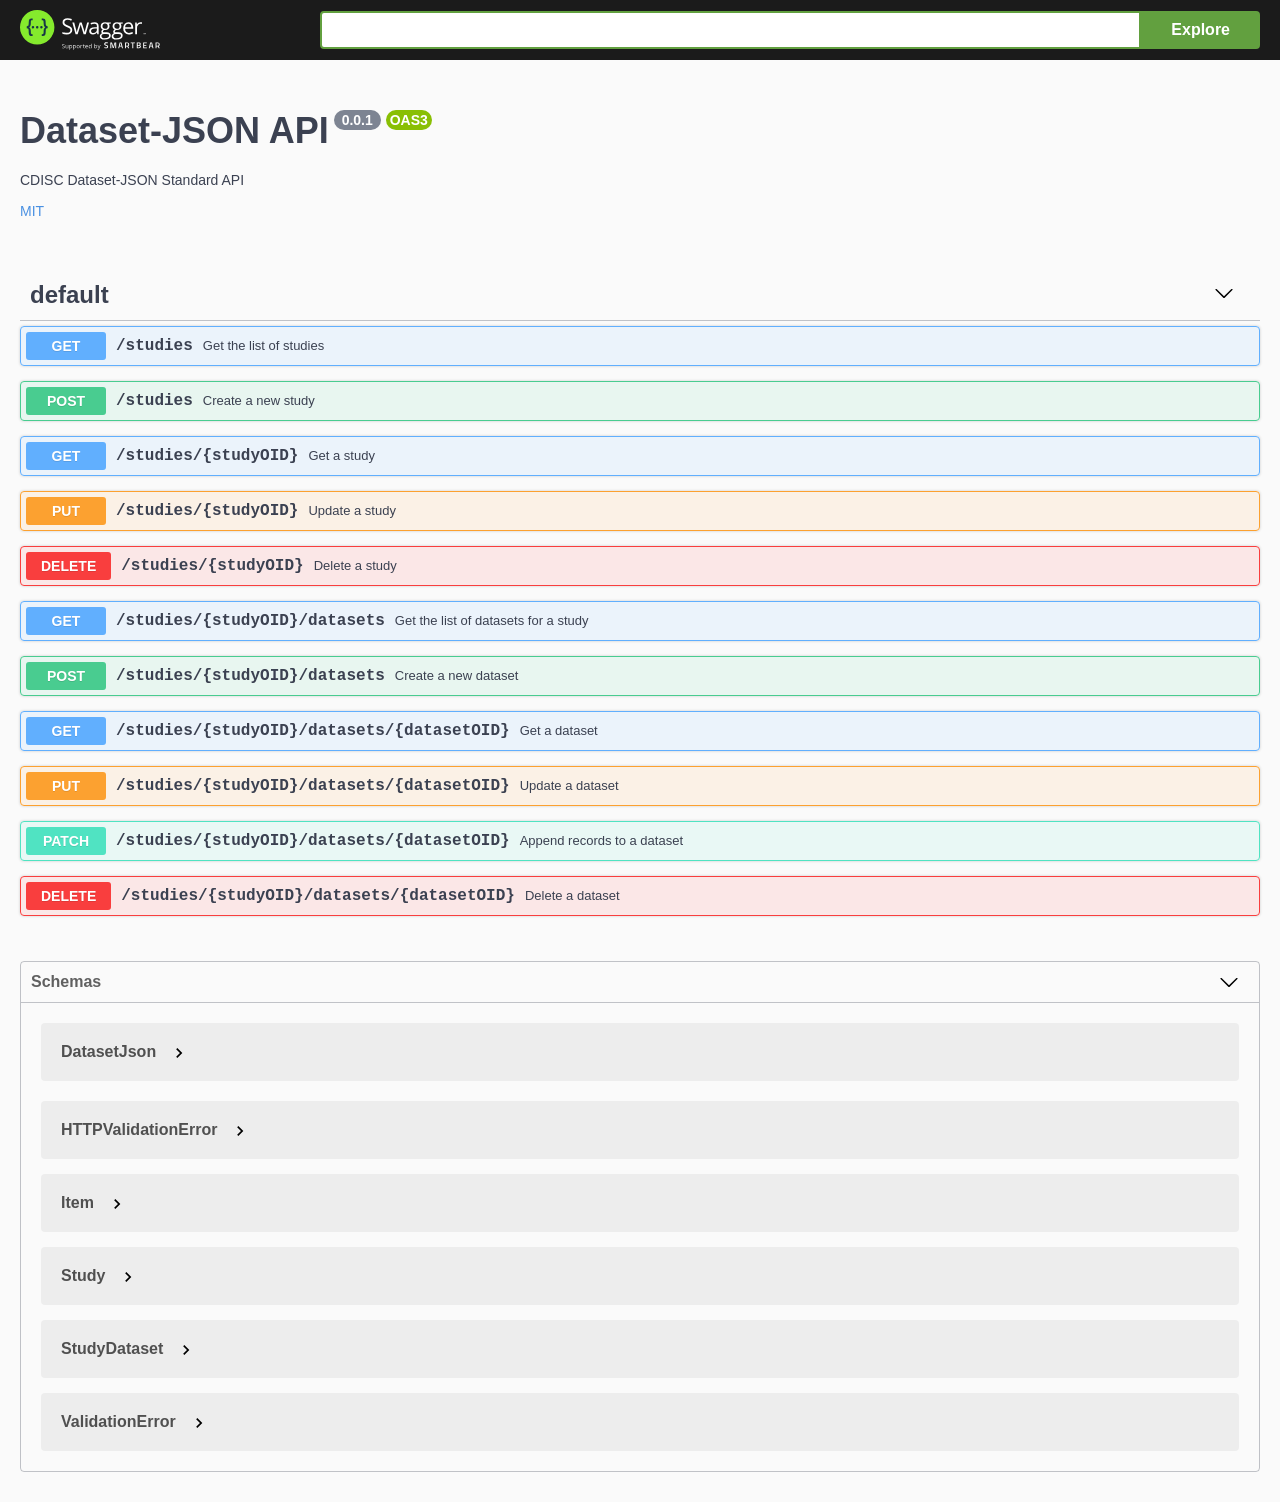
==== dataset-json-api.html @ 86772431 "adds json spec and html rendering" ====
<!DOCTYPE html>
<html lang="en">
<head>
  <meta charset="UTF-8">
  <title>Swagger UI</title>
  <link rel="stylesheet" type="text/css" href="./swagger-ui/swagger-ui.css" >
      <link rel="stylesheet" type="text/css" href="index.css" />
      <link rel="icon" type="image/png" href="./favicon-32x32.png" sizes="32x32" />
      <link rel="icon" type="image/png" href="./favicon-16x16.png" sizes="16x16" />
  <style>
    html
    {
      box-sizing: border-box;
      overflow: -moz-scrollbars-vertical;
      overflow-y: scroll;
    }
    *,
    *:before,
    *:after
    {
      box-sizing: inherit;
    }
    body {
      margin:0;
      background: #fafafa;
    }
  </style>
</head>
<body>
<div id="swagger-ui"></div>
<script src="./swagger-ui/swagger-ui-bundle.js"> </script>
<script src="./swagger-ui/swagger-ui-standalone-preset.js"> </script>
<script>
window.onload = function() {
  var spec = {"openapi": "3.1.0", "info": {"title": "Dataset-JSON API", "description": "CDISC Dataset-JSON Standard API", "license": {"name": "MIT", "url": "https://opensource.org/license/mit/"}, "version": "0.0.1"}, "paths": {"/studies": {"get": {"summary": "Get the list of studies", "operationId": "studies_studies_get", "responses": {"200": {"description": "The list of studies", "content": {"application/json": {"schema": {"items": {"$ref": "#/components/schemas/Study"}, "type": "array", "title": "Response Studies Studies Get"}}}}}}, "post": {"summary": "Create a new study", "operationId": "add_study_studies_post", "requestBody": {"content": {"application/json": {"schema": {"$ref": "#/components/schemas/Study"}}}, "required": true}, "responses": {"201": {"description": "The created study", "content": {"application/json": {"schema": {"$ref": "#/components/schemas/Study"}}}}, "422": {"description": "Validation Error", "content": {"application/json": {"schema": {"$ref": "#/components/schemas/HTTPValidationError"}}}}}}}, "/studies/{studyOID}": {"get": {"summary": "Get a study", "operationId": "study_studies__studyOID__get", "parameters": [{"name": "studyOID", "in": "path", "required": true, "schema": {"type": "string", "title": "Studyoid"}}], "responses": {"200": {"description": "The requested study", "content": {"application/json": {"schema": {"$ref": "#/components/schemas/Study"}}}}, "422": {"description": "Validation Error", "content": {"application/json": {"schema": {"$ref": "#/components/schemas/HTTPValidationError"}}}}}}, "put": {"summary": "Update a study", "operationId": "update_study_studies__studyOID__put", "parameters": [{"name": "studyOID", "in": "path", "required": true, "schema": {"type": "string", "title": "Studyoid"}}], "requestBody": {"required": true, "content": {"application/json": {"schema": {"$ref": "#/components/schemas/Study"}}}}, "responses": {"200": {"description": "The updated study", "content": {"application/json": {"schema": {"$ref": "#/components/schemas/Study"}}}}, "422": {"description": "Validation Error", "content": {"application/json": {"schema": {"$ref": "#/components/schemas/HTTPValidationError"}}}}}}, "delete": {"summary": "Delete a study", "operationId": "delete_study_studies__studyOID__delete", "parameters": [{"name": "studyOID", "in": "path", "required": true, "schema": {"type": "string", "title": "Studyoid"}}], "responses": {"204": {"description": "No content"}, "422": {"description": "Validation Error", "content": {"application/json": {"schema": {"$ref": "#/components/schemas/HTTPValidationError"}}}}}}}, "/studies/{studyOID}/datasets": {"get": {"summary": "Get the list of datasets for a study", "operationId": "datasets_studies__studyOID__datasets_get", "parameters": [{"name": "studyOID", "in": "path", "required": true, "schema": {"type": "string", "title": "Studyoid"}}, {"name": "creationDateTime", "in": "query", "required": false, "schema": {"anyOf": [{"type": "string", "format": "date-time"}, {"type": "null"}], "title": "Creationdatetime"}}, {"name": "standard", "in": "query", "required": false, "schema": {"anyOf": [{"type": "string"}, {"type": "null"}], "title": "Standard"}}], "responses": {"200": {"description": "List of datasets for a study", "content": {"application/json": {"schema": {"type": "array", "items": {"$ref": "#/components/schemas/StudyDataset"}, "title": "Response Datasets Studies  Studyoid  Datasets Get"}}}}, "422": {"description": "Validation Error", "content": {"application/json": {"schema": {"$ref": "#/components/schemas/HTTPValidationError"}}}}}}, "post": {"summary": "Create a new dataset", "operationId": "post_dataset_studies__studyOID__datasets_post", "requestBody": {"required": true, "content": {"application/json": {"schema": {"$ref": "#/components/schemas/DatasetJson"}}}}, "responses": {"201": {"description": "Study dataset metadata (not the entire dataset)", "content": {"application/json": {"schema": {"$ref": "#/components/schemas/StudyDataset"}}}}, "422": {"description": "Validation Error", "content": {"application/json": {"schema": {"$ref": "#/components/schemas/HTTPValidationError"}}}}}}}, "/studies/{studyOID}/datasets/{datasetOID}": {"get": {"summary": "Get a dataset", "operationId": "dataset_studies__studyOID__datasets__datasetOID__get", "parameters": [{"name": "studyOID", "in": "path", "required": true, "schema": {"type": "string", "title": "Studyoid"}}, {"name": "datasetOID", "in": "path", "required": true, "schema": {"type": "string", "title": "Datasetoid"}}, {"name": "metadataonly", "in": "query", "required": false, "schema": {"anyOf": [{"type": "boolean"}, {"type": "null"}], "default": false, "title": "Metadataonly"}}, {"name": "offset", "in": "query", "required": false, "schema": {"anyOf": [{"type": "integer"}, {"type": "null"}], "default": 0, "title": "Offset"}}, {"name": "limit", "in": "query", "required": false, "schema": {"anyOf": [{"type": "integer"}, {"type": "null"}], "default": 0, "title": "Limit"}}, {"name": "accept-encoding", "in": "header", "required": false, "schema": {"anyOf": [{"type": "string"}, {"type": "null"}], "default": "", "title": "Accept-Encoding"}}], "responses": {"200": {"description": "The requested dataset content", "content": {"application/json": {"schema": {"$ref": "#/components/schemas/StudyDataset"}}}}, "422": {"description": "Validation Error", "content": {"application/json": {"schema": {"$ref": "#/components/schemas/HTTPValidationError"}}}}}}, "put": {"summary": "Update a dataset", "operationId": "update_dataset_studies__studyOID__datasets__datasetOID__put", "parameters": [{"name": "datasetOID", "in": "path", "required": true, "schema": {"type": "string", "title": "Datasetoid"}}], "requestBody": {"required": true, "content": {"application/json": {"schema": {"$ref": "#/components/schemas/DatasetJson"}}}}, "responses": {"200": {"description": "Updated dataset metadata (not the entire dataset)", "content": {"application/json": {"schema": {"$ref": "#/components/schemas/StudyDataset"}}}}, "422": {"description": "Validation Error", "content": {"application/json": {"schema": {"$ref": "#/components/schemas/HTTPValidationError"}}}}}}, "patch": {"summary": "Append records to a dataset", "operationId": "append_dataset_studies__studyOID__datasets__datasetOID__patch", "parameters": [{"name": "datasetOID", "in": "path", "required": true, "schema": {"type": "string", "title": "Datasetoid"}}], "requestBody": {"required": true, "content": {"application/json": {"schema": {"$ref": "#/components/schemas/DatasetJson"}}}}, "responses": {"200": {"description": "Updated dataset metadata (not the entire dataset)", "content": {"application/json": {"schema": {"$ref": "#/components/schemas/StudyDataset"}}}}, "422": {"description": "Validation Error", "content": {"application/json": {"schema": {"$ref": "#/components/schemas/HTTPValidationError"}}}}}}, "delete": {"summary": "Delete a dataset", "operationId": "delete_dataset_studies__studyOID__datasets__datasetOID__delete", "parameters": [{"name": "datasetOID", "in": "path", "required": true, "schema": {"type": "string", "title": "Datasetoid"}}], "responses": {"204": {"description": "No content"}, "422": {"description": "Validation Error", "content": {"application/json": {"schema": {"$ref": "#/components/schemas/HTTPValidationError"}}}}}}}}, "components": {"schemas": {"DatasetJson": {"properties": {"creationDateTime": {"anyOf": [{"type": "string", "format": "date-time"}, {"type": "null"}], "title": "Creationdatetime", "default": "2024-01-02T18:08:22.495109"}, "datasetJSONVersion": {"type": "string", "enum": ["1.0.0", "1.1.0"], "title": "Datasetjsonversion"}, "fileOID": {"anyOf": [{"type": "string"}, {"type": "null"}], "title": "Fileoid"}, "asOfDateTime": {"anyOf": [{"type": "string", "format": "date-time"}, {"type": "null"}], "title": "Asofdatetime"}, "originator": {"anyOf": [{"type": "string"}, {"type": "null"}], "title": "Originator"}, "sourceSystem": {"anyOf": [{"type": "string"}, {"type": "null"}], "title": "Sourcesystem"}, "sourceSystemVersion": {"anyOf": [{"type": "string"}, {"type": "null"}], "title": "Sourcesystemversion"}, "datasetType": {"type": "string", "enum": ["clinicalData", "referenceData"], "title": "Datasettype"}, "OID": {"type": "string", "title": "Oid"}, "studyOID": {"type": "string", "title": "Studyoid"}, "metaDataVersionOID": {"anyOf": [{"type": "string"}, {"type": "null"}], "title": "Metadataversionoid"}, "metaDataRef": {"anyOf": [{"type": "string", "minLength": 1, "format": "uri"}, {"type": "null"}], "title": "Metadataref"}, "records": {"anyOf": [{"type": "integer"}, {"type": "null"}], "title": "Records", "default": 0}, "name": {"type": "string", "title": "Name"}, "label": {"type": "string", "title": "Label"}, "items": {"items": {"$ref": "#/components/schemas/Item"}, "type": "array", "title": "Items"}, "itemData": {"items": {}, "type": "array", "title": "Itemdata", "default": []}}, "type": "object", "required": ["datasetJSONVersion", "datasetType", "OID", "studyOID", "name", "label", "items"], "title": "DatasetJson", "description": "Dataset-JSON dataset model, including metadata and data "}, "HTTPValidationError": {"properties": {"detail": {"items": {"$ref": "#/components/schemas/ValidationError"}, "type": "array", "title": "Detail"}}, "type": "object", "title": "HTTPValidationError"}, "Item": {"properties": {"OID": {"type": "string", "title": "Oid"}, "name": {"type": "string", "title": "Name"}, "label": {"type": "string", "title": "Label"}, "type": {"type": "string", "enum": ["string", "integer", "decimal", "float", "double", "boolean"], "title": "Type"}, "length": {"anyOf": [{"type": "integer"}, {"type": "null"}], "title": "Length"}, "displayFormat": {"anyOf": [{"type": "string"}, {"type": "null"}], "title": "Displayformat"}, "keySequence": {"anyOf": [{"type": "integer"}, {"type": "null"}], "title": "Keysequence"}}, "type": "object", "required": ["OID", "name", "label", "type"], "title": "Item", "description": "Dataset column, or variable, metadata - one Item per column in the dataset "}, "Study": {"properties": {"oid": {"type": "string", "title": "Oid"}, "name": {"type": "string", "title": "Name"}, "label": {"type": "string", "title": "Label"}, "standards": {"anyOf": [{"items": {"type": "string", "enum": ["SDTMIG", "SENDIG", "ADaMIG", "Other"]}, "type": "array"}, {"type": "null"}], "title": "Standards", "default": []}, "href": {"type": "string", "title": "Href"}, "datasets": {"anyOf": [{"items": {"$ref": "#/components/schemas/StudyDataset"}, "type": "array"}, {"type": "null"}], "title": "Datasets", "default": []}}, "type": "object", "required": ["oid", "name", "label", "href"], "title": "Study", "description": "Study metadata for each study with associated Dataset-JSON datasets "}, "StudyDataset": {"properties": {"oid": {"type": "string", "title": "Oid"}, "name": {"type": "string", "title": "Name"}, "label": {"type": "string", "title": "Label"}, "type": {"type": "string", "title": "Type"}, "standard": {"anyOf": [{"type": "string", "enum": ["SDTMIG", "SENDIG", "ADaMIG", "Other"]}, {"type": "null"}], "title": "Standard"}, "records": {"type": "integer", "title": "Records"}, "href": {"type": "string", "title": "Href"}, "creationDateTime": {"anyOf": [{"type": "string", "format": "date-time"}, {"type": "null"}], "title": "Creationdatetime", "default": "2024-01-02T18:08:22.488922"}, "filename": {"type": "string", "format": "file-path", "title": "Filename"}}, "type": "object", "required": ["oid", "name", "label", "type", "records", "href", "filename"], "title": "StudyDataset", "description": "Dataset metadata maintained for each dataset associated with a study "}, "ValidationError": {"properties": {"loc": {"items": {"anyOf": [{"type": "string"}, {"type": "integer"}]}, "type": "array", "title": "Location"}, "msg": {"type": "string", "title": "Message"}, "type": {"type": "string", "title": "Error Type"}}, "type": "object", "required": ["loc", "msg", "type"], "title": "ValidationError"}}}};
  // Build a system
  const ui = SwaggerUIBundle({
    spec: spec,
    dom_id: '#swagger-ui',
    deepLinking: true,
    presets: [
      SwaggerUIBundle.presets.apis,
      SwaggerUIStandalonePreset
    ],
    plugins: [
      SwaggerUIBundle.plugins.DownloadUrl
    ],
    layout: "StandaloneLayout"
  })
  window.ui = ui
}
</script>
</body>
</html>
---- swagger-ui/swagger-ui.css ----
.swagger-ui{
    /*! normalize.css v7.0.0 | MIT License | github.com/necolas/normalize.css */font-family:sans-serif;color:#3b4151}.swagger-ui html{line-height:1.15;-ms-text-size-adjust:100%;-webkit-text-size-adjust:100%}.swagger-ui body{margin:0}.swagger-ui article,.swagger-ui aside,.swagger-ui footer,.swagger-ui header,.swagger-ui nav,.swagger-ui section{display:block}.swagger-ui h1{font-size:2em;margin:.67em 0}.swagger-ui figcaption,.swagger-ui figure,.swagger-ui main{display:block}.swagger-ui figure{margin:1em 40px}.swagger-ui hr{box-sizing:content-box;height:0;overflow:visible}.swagger-ui pre{font-family:monospace,monospace;font-size:1em}.swagger-ui a{background-color:transparent;-webkit-text-decoration-skip:objects}.swagger-ui abbr[title]{border-bottom:none;text-decoration:underline;-webkit-text-decoration:underline dotted;text-decoration:underline dotted}.swagger-ui b,.swagger-ui strong{font-weight:inherit;font-weight:bolder}.swagger-ui code,.swagger-ui kbd,.swagger-ui samp{font-family:monospace,monospace;font-size:1em}.swagger-ui dfn{font-style:italic}.swagger-ui mark{background-color:#ff0;color:#000}.swagger-ui small{font-size:80%}.swagger-ui sub,.swagger-ui sup{font-size:75%;line-height:0;position:relative;vertical-align:baseline}.swagger-ui sub{bottom:-.25em}.swagger-ui sup{top:-.5em}.swagger-ui audio,.swagger-ui video{display:inline-block}.swagger-ui audio:not([controls]){display:none;height:0}.swagger-ui img{border-style:none}.swagger-ui svg:not(:root){overflow:hidden}.swagger-ui button,.swagger-ui input,.swagger-ui optgroup,.swagger-ui select,.swagger-ui textarea{font-family:sans-serif;font-size:100%;line-height:1.15;margin:0}.swagger-ui button,.swagger-ui input{overflow:visible}.swagger-ui button,.swagger-ui select{text-transform:none}.swagger-ui [type=reset],.swagger-ui [type=submit],.swagger-ui button,.swagger-ui html [type=button]{-webkit-appearance:button}.swagger-ui [type=button]::-moz-focus-inner,.swagger-ui [type=reset]::-moz-focus-inner,.swagger-ui [type=submit]::-moz-focus-inner,.swagger-ui button::-moz-focus-inner{border-style:none;padding:0}.swagger-ui [type=button]:-moz-focusring,.swagger-ui [type=reset]:-moz-focusring,.swagger-ui [type=submit]:-moz-focusring,.swagger-ui button:-moz-focusring{outline:1px dotted ButtonText}.swagger-ui fieldset{padding:.35em .75em .625em}.swagger-ui legend{box-sizing:border-box;color:inherit;display:table;max-width:100%;padding:0;white-space:normal}.swagger-ui progress{display:inline-block;vertical-align:baseline}.swagger-ui textarea{overflow:auto}.swagger-ui [type=checkbox],.swagger-ui [type=radio]{box-sizing:border-box;padding:0}.swagger-ui [type=number]::-webkit-inner-spin-button,.swagger-ui [type=number]::-webkit-outer-spin-button{height:auto}.swagger-ui [type=search]{-webkit-appearance:textfield;outline-offset:-2px}.swagger-ui [type=search]::-webkit-search-cancel-button,.swagger-ui [type=search]::-webkit-search-decoration{-webkit-appearance:none}.swagger-ui ::-webkit-file-upload-button{-webkit-appearance:button;font:inherit}.swagger-ui details,.swagger-ui menu{display:block}.swagger-ui summary{display:list-item}.swagger-ui canvas{display:inline-block}.swagger-ui template{display:none}.swagger-ui [hidden]{display:none}.swagger-ui .debug *{outline:1px solid gold}.swagger-ui .debug-white *{outline:1px solid #fff}.swagger-ui .debug-black *{outline:1px solid #000}.swagger-ui .debug-grid{background:transparent url([data-uri]) repeat 0 0}.swagger-ui .debug-grid-16{background:transparent url([data-uri]) repeat 0 0}.swagger-ui .debug-grid-8-solid{background:#fff url([data-uri]) repeat 0 0}.swagger-ui .debug-grid-16-solid{background:#fff url([data-uri]) repeat 0 0}.swagger-ui .border-box,.swagger-ui a,.swagger-ui article,.swagger-ui body,.swagger-ui code,.swagger-ui dd,.swagger-ui div,.swagger-ui dl,.swagger-ui dt,.swagger-ui fieldset,.swagger-ui footer,.swagger-ui form,.swagger-ui h1,.swagger-ui h2,.swagger-ui h3,.swagger-ui h4,.swagger-ui h5,.swagger-ui h6,.swagger-ui header,.swagger-ui html,.swagger-ui input[type=email],.swagger-ui input[type=number],.swagger-ui input[type=password],.swagger-ui input[type=tel],.swagger-ui input[type=text],.swagger-ui input[type=url],.swagger-ui legend,.swagger-ui li,.swagger-ui main,.swagger-ui ol,.swagger-ui p,.swagger-ui pre,.swagger-ui section,.swagger-ui table,.swagger-ui td,.swagger-ui textarea,.swagger-ui th,.swagger-ui tr,.swagger-ui ul{box-sizing:border-box}.swagger-ui .aspect-ratio{height:0;position:relative}.swagger-ui .aspect-ratio--16x9{padding-bottom:56.25%}.swagger-ui .aspect-ratio--9x16{padding-bottom:177.77%}.swagger-ui .aspect-ratio--4x3{padding-bottom:75%}.swagger-ui .aspect-ratio--3x4{padding-bottom:133.33%}.swagger-ui .aspect-ratio--6x4{padding-bottom:66.6%}.swagger-ui .aspect-ratio--4x6{padding-bottom:150%}.swagger-ui .aspect-ratio--8x5{padding-bottom:62.5%}.swagger-ui .aspect-ratio--5x8{padding-bottom:160%}.swagger-ui .aspect-ratio--7x5{padding-bottom:71.42%}.swagger-ui .aspect-ratio--5x7{padding-bottom:140%}.swagger-ui .aspect-ratio--1x1{padding-bottom:100%}.swagger-ui .aspect-ratio--object{position:absolute;top:0;right:0;bottom:0;left:0;width:100%;height:100%;z-index:100}@media screen and (min-width:30em){.swagger-ui .aspect-ratio-ns{height:0;position:relative}.swagger-ui .aspect-ratio--16x9-ns{padding-bottom:56.25%}.swagger-ui .aspect-ratio--9x16-ns{padding-bottom:177.77%}.swagger-ui .aspect-ratio--4x3-ns{padding-bottom:75%}.swagger-ui .aspect-ratio--3x4-ns{padding-bottom:133.33%}.swagger-ui .aspect-ratio--6x4-ns{padding-bottom:66.6%}.swagger-ui .aspect-ratio--4x6-ns{padding-bottom:150%}.swagger-ui .aspect-ratio--8x5-ns{padding-bottom:62.5%}.swagger-ui .aspect-ratio--5x8-ns{padding-bottom:160%}.swagger-ui .aspect-ratio--7x5-ns{padding-bottom:71.42%}.swagger-ui .aspect-ratio--5x7-ns{padding-bottom:140%}.swagger-ui .aspect-ratio--1x1-ns{padding-bottom:100%}.swagger-ui .aspect-ratio--object-ns{position:absolute;top:0;right:0;bottom:0;left:0;width:100%;height:100%;z-index:100}}@media screen and (min-width:30em) and (max-width:60em){.swagger-ui .aspect-ratio-m{height:0;position:relative}.swagger-ui .aspect-ratio--16x9-m{padding-bottom:56.25%}.swagger-ui .aspect-ratio--9x16-m{padding-bottom:177.77%}.swagger-ui .aspect-ratio--4x3-m{padding-bottom:75%}.swagger-ui .aspect-ratio--3x4-m{padding-bottom:133.33%}.swagger-ui .aspect-ratio--6x4-m{padding-bottom:66.6%}.swagger-ui .aspect-ratio--4x6-m{padding-bottom:150%}.swagger-ui .aspect-ratio--8x5-m{padding-bottom:62.5%}.swagger-ui .aspect-ratio--5x8-m{padding-bottom:160%}.swagger-ui .aspect-ratio--7x5-m{padding-bottom:71.42%}.swagger-ui .aspect-ratio--5x7-m{padding-bottom:140%}.swagger-ui .aspect-ratio--1x1-m{padding-bottom:100%}.swagger-ui .aspect-ratio--object-m{position:absolute;top:0;right:0;bottom:0;left:0;width:100%;height:100%;z-index:100}}@media screen and (min-width:60em){.swagger-ui .aspect-ratio-l{height:0;position:relative}.swagger-ui .aspect-ratio--16x9-l{padding-bottom:56.25%}.swagger-ui .aspect-ratio--9x16-l{padding-bottom:177.77%}.swagger-ui .aspect-ratio--4x3-l{padding-bottom:75%}.swagger-ui .aspect-ratio--3x4-l{padding-bottom:133.33%}.swagger-ui .aspect-ratio--6x4-l{padding-bottom:66.6%}.swagger-ui .aspect-ratio--4x6-l{padding-bottom:150%}.swagger-ui .aspect-ratio--8x5-l{padding-bottom:62.5%}.swagger-ui .aspect-ratio--5x8-l{padding-bottom:160%}.swagger-ui .aspect-ratio--7x5-l{padding-bottom:71.42%}.swagger-ui .aspect-ratio--5x7-l{padding-bottom:140%}.swagger-ui .aspect-ratio--1x1-l{padding-bottom:100%}.swagger-ui .aspect-ratio--object-l{position:absolute;top:0;right:0;bottom:0;left:0;width:100%;height:100%;z-index:100}}.swagger-ui img{max-width:100%}.swagger-ui .cover{background-size:cover!important}.swagger-ui .contain{background-size:contain!important}@media screen and (min-width:30em){.swagger-ui .cover-ns{background-size:cover!important}.swagger-ui .contain-ns{background-size:contain!important}}@media screen and (min-width:30em) and (max-width:60em){.swagger-ui .cover-m{background-size:cover!important}.swagger-ui .contain-m{background-size:contain!important}}@media screen and (min-width:60em){.swagger-ui .cover-l{background-size:cover!important}.swagger-ui .contain-l{background-size:contain!important}}.swagger-ui .bg-center{background-repeat:no-repeat;background-position:50%}.swagger-ui .bg-top{background-repeat:no-repeat;background-position:top}.swagger-ui .bg-right{background-repeat:no-repeat;background-position:100%}.swagger-ui .bg-bottom{background-repeat:no-repeat;background-position:bottom}.swagger-ui .bg-left{background-repeat:no-repeat;background-position:0}@media screen and (min-width:30em){.swagger-ui .bg-center-ns{background-repeat:no-repeat;background-position:50%}.swagger-ui .bg-top-ns{background-repeat:no-repeat;background-position:top}.swagger-ui .bg-right-ns{background-repeat:no-repeat;background-position:100%}.swagger-ui .bg-bottom-ns{background-repeat:no-repeat;background-position:bottom}.swagger-ui .bg-left-ns{background-repeat:no-repeat;background-position:0}}@media screen and (min-width:30em) and (max-width:60em){.swagger-ui .bg-center-m{background-repeat:no-repeat;background-position:50%}.swagger-ui .bg-top-m{background-repeat:no-repeat;background-position:top}.swagger-ui .bg-right-m{background-repeat:no-repeat;background-position:100%}.swagger-ui .bg-bottom-m{background-repeat:no-repeat;background-position:bottom}.swagger-ui .bg-left-m{background-repeat:no-repeat;background-position:0}}@media screen and (min-width:60em){.swagger-ui .bg-center-l{background-repeat:no-repeat;background-position:50%}.swagger-ui .bg-top-l{background-repeat:no-repeat;background-position:top}.swagger-ui .bg-right-l{background-repeat:no-repeat;background-position:100%}.swagger-ui .bg-bottom-l{background-repeat:no-repeat;background-position:bottom}.swagger-ui .bg-left-l{background-repeat:no-repeat;background-position:0}}.swagger-ui .outline{outline:1px solid}.swagger-ui .outline-transparent{outline:1px solid transparent}.swagger-ui .outline-0{outline:0}@media screen and (min-width:30em){.swagger-ui .outline-ns{outline:1px solid}.swagger-ui .outline-transparent-ns{outline:1px solid transparent}.swagger-ui .outline-0-ns{outline:0}}@media screen and (min-width:30em) and (max-width:60em){.swagger-ui .outline-m{outline:1px solid}.swagger-ui .outline-transparent-m{outline:1px solid transparent}.swagger-ui .outline-0-m{outline:0}}@media screen and (min-width:60em){.swagger-ui .outline-l{outline:1px solid}.swagger-ui .outline-transparent-l{outline:1px solid transparent}.swagger-ui .outline-0-l{outline:0}}.swagger-ui .ba{border-style:solid;border-width:1px}.swagger-ui .bt{border-top-style:solid;border-top-width:1px}.swagger-ui .br{border-right-style:solid;border-right-width:1px}.swagger-ui .bb{border-bottom-style:solid;border-bottom-width:1px}.swagger-ui .bl{border-left-style:solid;border-left-width:1px}.swagger-ui .bn{border-style:none;border-width:0}@media screen and (min-width:30em){.swagger-ui .ba-ns{border-style:solid;border-width:1px}.swagger-ui .bt-ns{border-top-style:solid;border-top-width:1px}.swagger-ui .br-ns{border-right-style:solid;border-right-width:1px}.swagger-ui .bb-ns{border-bottom-style:solid;border-bottom-width:1px}.swagger-ui .bl-ns{border-left-style:solid;border-left-width:1px}.swagger-ui .bn-ns{border-style:none;border-width:0}}@media screen and (min-width:30em) and (max-width:60em){.swagger-ui .ba-m{border-style:solid;border-width:1px}.swagger-ui .bt-m{border-top-style:solid;border-top-width:1px}.swagger-ui .br-m{border-right-style:solid;border-right-width:1px}.swagger-ui .bb-m{border-bottom-style:solid;border-bottom-width:1px}.swagger-ui .bl-m{border-left-style:solid;border-left-width:1px}.swagger-ui .bn-m{border-style:none;border-width:0}}@media screen and (min-width:60em){.swagger-ui .ba-l{border-style:solid;border-width:1px}.swagger-ui .bt-l{border-top-style:solid;border-top-width:1px}.swagger-ui .br-l{border-right-style:solid;border-right-width:1px}.swagger-ui .bb-l{border-bottom-style:solid;border-bottom-width:1px}.swagger-ui .bl-l{border-left-style:solid;border-left-width:1px}.swagger-ui .bn-l{border-style:none;border-width:0}}.swagger-ui .b--black{border-color:#000}.swagger-ui .b--near-black{border-color:#111}.swagger-ui .b--dark-gray{border-color:#333}.swagger-ui .b--mid-gray{border-color:#555}.swagger-ui .b--gray{border-color:#777}.swagger-ui .b--silver{border-color:#999}.swagger-ui .b--light-silver{border-color:#aaa}.swagger-ui .b--moon-gray{border-color:#ccc}.swagger-ui .b--light-gray{border-color:#eee}.swagger-ui .b--near-white{border-color:#f4f4f4}.swagger-ui .b--white{border-color:#fff}.swagger-ui .b--white-90{border-color:hsla(0,0%,100%,.9)}.swagger-ui .b--white-80{border-color:hsla(0,0%,100%,.8)}.swagger-ui .b--white-70{border-color:hsla(0,0%,100%,.7)}.swagger-ui .b--white-60{border-color:hsla(0,0%,100%,.6)}.swagger-ui .b--white-50{border-color:hsla(0,0%,100%,.5)}.swagger-ui .b--white-40{border-color:hsla(0,0%,100%,.4)}.swagger-ui .b--white-30{border-color:hsla(0,0%,100%,.3)}.swagger-ui .b--white-20{border-color:hsla(0,0%,100%,.2)}.swagger-ui .b--white-10{border-color:hsla(0,0%,100%,.1)}.swagger-ui .b--white-05{border-color:hsla(0,0%,100%,.05)}.swagger-ui .b--white-025{border-color:hsla(0,0%,100%,.025)}.swagger-ui .b--white-0125{border-color:hsla(0,0%,100%,.0125)}.swagger-ui .b--black-90{border-color:rgba(0,0,0,.9)}.swagger-ui .b--black-80{border-color:rgba(0,0,0,.8)}.swagger-ui .b--black-70{border-color:rgba(0,0,0,.7)}.swagger-ui .b--black-60{border-color:rgba(0,0,0,.6)}.swagger-ui .b--black-50{border-color:rgba(0,0,0,.5)}.swagger-ui .b--black-40{border-color:rgba(0,0,0,.4)}.swagger-ui .b--black-30{border-color:rgba(0,0,0,.3)}.swagger-ui .b--black-20{border-color:rgba(0,0,0,.2)}.swagger-ui .b--black-10{border-color:rgba(0,0,0,.1)}.swagger-ui .b--black-05{border-color:rgba(0,0,0,.05)}.swagger-ui .b--black-025{border-color:rgba(0,0,0,.025)}.swagger-ui .b--black-0125{border-color:rgba(0,0,0,.0125)}.swagger-ui .b--dark-red{border-color:#e7040f}.swagger-ui .b--red{border-color:#ff4136}.swagger-ui .b--light-red{border-color:#ff725c}.swagger-ui .b--orange{border-color:#ff6300}.swagger-ui .b--gold{border-color:#ffb700}.swagger-ui .b--yellow{border-color:gold}.swagger-ui .b--light-yellow{border-color:#fbf1a9}.swagger-ui .b--purple{border-color:#5e2ca5}.swagger-ui .b--light-purple{border-color:#a463f2}.swagger-ui .b--dark-pink{border-color:#d5008f}.swagger-ui .b--hot-pink{border-color:#ff41b4}.swagger-ui .b--pink{border-color:#ff80cc}.swagger-ui .b--light-pink{border-color:#ffa3d7}.swagger-ui .b--dark-green{border-color:#137752}.swagger-ui .b--green{border-color:#19a974}.swagger-ui .b--light-green{border-color:#9eebcf}.swagger-ui .b--navy{border-color:#001b44}.swagger-ui .b--dark-blue{border-color:#00449e}.swagger-ui .b--blue{border-color:#357edd}.swagger-ui .b--light-blue{border-color:#96ccff}.swagger-ui .b--lightest-blue{border-color:#cdecff}.swagger-ui .b--washed-blue{border-color:#f6fffe}.swagger-ui .b--washed-green{border-color:#e8fdf5}.swagger-ui .b--washed-yellow{border-color:#fffceb}.swagger-ui .b--washed-red{border-color:#ffdfdf}.swagger-ui .b--transparent{border-color:transparent}.swagger-ui .b--inherit{border-color:inherit}.swagger-ui .br0{border-radius:0}.swagger-ui .br1{border-radius:.125rem}.swagger-ui .br2{border-radius:.25rem}.swagger-ui .br3{border-radius:.5rem}.swagger-ui .br4{border-radius:1rem}.swagger-ui .br-100{border-radius:100%}.swagger-ui .br-pill{border-radius:9999px}.swagger-ui .br--bottom{border-top-left-radius:0;border-top-right-radius:0}.swagger-ui .br--top{border-bottom-left-radius:0;border-bottom-right-radius:0}.swagger-ui .br--right{border-top-left-radius:0;border-bottom-left-radius:0}.swagger-ui .br--left{border-top-right-radius:0;border-bottom-right-radius:0}@media screen and (min-width:30em){.swagger-ui .br0-ns{border-radius:0}.swagger-ui .br1-ns{border-radius:.125rem}.swagger-ui .br2-ns{border-radius:.25rem}.swagger-ui .br3-ns{border-radius:.5rem}.swagger-ui .br4-ns{border-radius:1rem}.swagger-ui .br-100-ns{border-radius:100%}.swagger-ui .br-pill-ns{border-radius:9999px}.swagger-ui .br--bottom-ns{border-top-left-radius:0;border-top-right-radius:0}.swagger-ui .br--top-ns{border-bottom-left-radius:0;border-bottom-right-radius:0}.swagger-ui .br--right-ns{border-top-left-radius:0;border-bottom-left-radius:0}.swagger-ui .br--left-ns{border-top-right-radius:0;border-bottom-right-radius:0}}@media screen and (min-width:30em) and (max-width:60em){.swagger-ui .br0-m{border-radius:0}.swagger-ui .br1-m{border-radius:.125rem}.swagger-ui .br2-m{border-radius:.25rem}.swagger-ui .br3-m{border-radius:.5rem}.swagger-ui .br4-m{border-radius:1rem}.swagger-ui .br-100-m{border-radius:100%}.swagger-ui .br-pill-m{border-radius:9999px}.swagger-ui .br--bottom-m{border-top-left-radius:0;border-top-right-radius:0}.swagger-ui .br--top-m{border-bottom-left-radius:0;border-bottom-right-radius:0}.swagger-ui .br--right-m{border-top-left-radius:0;border-bottom-left-radius:0}.swagger-ui .br--left-m{border-top-right-radius:0;border-bottom-right-radius:0}}@media screen and (min-width:60em){.swagger-ui .br0-l{border-radius:0}.swagger-ui .br1-l{border-radius:.125rem}.swagger-ui .br2-l{border-radius:.25rem}.swagger-ui .br3-l{border-radius:.5rem}.swagger-ui .br4-l{border-radius:1rem}.swagger-ui .br-100-l{border-radius:100%}.swagger-ui .br-pill-l{border-radius:9999px}.swagger-ui .br--bottom-l{border-top-left-radius:0;border-top-right-radius:0}.swagger-ui .br--top-l{border-bottom-left-radius:0;border-bottom-right-radius:0}.swagger-ui .br--right-l{border-top-left-radius:0;border-bottom-left-radius:0}.swagger-ui .br--left-l{border-top-right-radius:0;border-bottom-right-radius:0}}.swagger-ui .b--dotted{border-style:dotted}.swagger-ui .b--dashed{border-style:dashed}.swagger-ui .b--solid{border-style:solid}.swagger-ui .b--none{border-style:none}@media screen and (min-width:30em){.swagger-ui .b--dotted-ns{border-style:dotted}.swagger-ui .b--dashed-ns{border-style:dashed}.swagger-ui .b--solid-ns{border-style:solid}.swagger-ui .b--none-ns{border-style:none}}@media screen and (min-width:30em) and (max-width:60em){.swagger-ui .b--dotted-m{border-style:dotted}.swagger-ui .b--dashed-m{border-style:dashed}.swagger-ui .b--solid-m{border-style:solid}.swagger-ui .b--none-m{border-style:none}}@media screen and (min-width:60em){.swagger-ui .b--dotted-l{border-style:dotted}.swagger-ui .b--dashed-l{border-style:dashed}.swagger-ui .b--solid-l{border-style:solid}.swagger-ui .b--none-l{border-style:none}}.swagger-ui .bw0{border-width:0}.swagger-ui .bw1{border-width:.125rem}.swagger-ui .bw2{border-width:.25rem}.swagger-ui .bw3{border-width:.5rem}.swagger-ui .bw4{border-width:1rem}.swagger-ui .bw5{border-width:2rem}.swagger-ui .bt-0{border-top-width:0}.swagger-ui .br-0{border-right-width:0}.swagger-ui .bb-0{border-bottom-width:0}.swagger-ui .bl-0{border-left-width:0}@media screen and (min-width:30em){.swagger-ui .bw0-ns{border-width:0}.swagger-ui .bw1-ns{border-width:.125rem}.swagger-ui .bw2-ns{border-width:.25rem}.swagger-ui .bw3-ns{border-width:.5rem}.swagger-ui .bw4-ns{border-width:1rem}.swagger-ui .bw5-ns{border-width:2rem}.swagger-ui .bt-0-ns{border-top-width:0}.swagger-ui .br-0-ns{border-right-width:0}.swagger-ui .bb-0-ns{border-bottom-width:0}.swagger-ui .bl-0-ns{border-left-width:0}}@media screen and (min-width:30em) and (max-width:60em){.swagger-ui .bw0-m{border-width:0}.swagger-ui .bw1-m{border-width:.125rem}.swagger-ui .bw2-m{border-width:.25rem}.swagger-ui .bw3-m{border-width:.5rem}.swagger-ui .bw4-m{border-width:1rem}.swagger-ui .bw5-m{border-width:2rem}.swagger-ui .bt-0-m{border-top-width:0}.swagger-ui .br-0-m{border-right-width:0}.swagger-ui .bb-0-m{border-bottom-width:0}.swagger-ui .bl-0-m{border-left-width:0}}@media screen and (min-width:60em){.swagger-ui .bw0-l{border-width:0}.swagger-ui .bw1-l{border-width:.125rem}.swagger-ui .bw2-l{border-width:.25rem}.swagger-ui .bw3-l{border-width:.5rem}.swagger-ui .bw4-l{border-width:1rem}.swagger-ui .bw5-l{border-width:2rem}.swagger-ui .bt-0-l{border-top-width:0}.swagger-ui .br-0-l{border-right-width:0}.swagger-ui .bb-0-l{border-bottom-width:0}.swagger-ui .bl-0-l{border-left-width:0}}.swagger-ui .shadow-1{box-shadow:0 0 4px 2px rgba(0,0,0,.2)}.swagger-ui .shadow-2{box-shadow:0 0 8px 2px rgba(0,0,0,.2)}.swagger-ui .shadow-3{box-shadow:2px 2px 4px 2px rgba(0,0,0,.2)}.swagger-ui .shadow-4{box-shadow:2px 2px 8px 0 rgba(0,0,0,.2)}.swagger-ui .shadow-5{box-shadow:4px 4px 8px 0 rgba(0,0,0,.2)}@media screen and (min-width:30em){.swagger-ui .shadow-1-ns{box-shadow:0 0 4px 2px rgba(0,0,0,.2)}.swagger-ui .shadow-2-ns{box-shadow:0 0 8px 2px rgba(0,0,0,.2)}.swagger-ui .shadow-3-ns{box-shadow:2px 2px 4px 2px rgba(0,0,0,.2)}.swagger-ui .shadow-4-ns{box-shadow:2px 2px 8px 0 rgba(0,0,0,.2)}.swagger-ui .shadow-5-ns{box-shadow:4px 4px 8px 0 rgba(0,0,0,.2)}}@media screen and (min-width:30em) and (max-width:60em){.swagger-ui .shadow-1-m{box-shadow:0 0 4px 2px rgba(0,0,0,.2)}.swagger-ui .shadow-2-m{box-shadow:0 0 8px 2px rgba(0,0,0,.2)}.swagger-ui .shadow-3-m{box-shadow:2px 2px 4px 2px rgba(0,0,0,.2)}.swagger-ui .shadow-4-m{box-shadow:2px 2px 8px 0 rgba(0,0,0,.2)}.swagger-ui .shadow-5-m{box-shadow:4px 4px 8px 0 rgba(0,0,0,.2)}}@media screen and (min-width:60em){.swagger-ui .shadow-1-l{box-shadow:0 0 4px 2px rgba(0,0,0,.2)}.swagger-ui .shadow-2-l{box-shadow:0 0 8px 2px rgba(0,0,0,.2)}.swagger-ui .shadow-3-l{box-shadow:2px 2px 4px 2px rgba(0,0,0,.2)}.swagger-ui .shadow-4-l{box-shadow:2px 2px 8px 0 rgba(0,0,0,.2)}.swagger-ui .shadow-5-l{box-shadow:4px 4px 8px 0 rgba(0,0,0,.2)}}.swagger-ui .pre{overflow-x:auto;overflow-y:hidden;overflow:scroll}.swagger-ui .top-0{top:0}.swagger-ui .right-0{right:0}.swagger-ui .bottom-0{bottom:0}.swagger-ui .left-0{left:0}.swagger-ui .top-1{top:1rem}.swagger-ui .right-1{right:1rem}.swagger-ui .bottom-1{bottom:1rem}.swagger-ui .left-1{left:1rem}.swagger-ui .top-2{top:2rem}.swagger-ui .right-2{right:2rem}.swagger-ui .bottom-2{bottom:2rem}.swagger-ui .left-2{left:2rem}.swagger-ui .top--1{top:-1rem}.swagger-ui .right--1{right:-1rem}.swagger-ui .bottom--1{bottom:-1rem}.swagger-ui .left--1{left:-1rem}.swagger-ui .top--2{top:-2rem}.swagger-ui .right--2{right:-2rem}.swagger-ui .bottom--2{bottom:-2rem}.swagger-ui .left--2{left:-2rem}.swagger-ui .absolute--fill{top:0;right:0;bottom:0;left:0}@media screen and (min-width:30em){.swagger-ui .top-0-ns{top:0}.swagger-ui .left-0-ns{left:0}.swagger-ui .right-0-ns{right:0}.swagger-ui .bottom-0-ns{bottom:0}.swagger-ui .top-1-ns{top:1rem}.swagger-ui .left-1-ns{left:1rem}.swagger-ui .right-1-ns{right:1rem}.swagger-ui .bottom-1-ns{bottom:1rem}.swagger-ui .top-2-ns{top:2rem}.swagger-ui .left-2-ns{left:2rem}.swagger-ui .right-2-ns{right:2rem}.swagger-ui .bottom-2-ns{bottom:2rem}.swagger-ui .top--1-ns{top:-1rem}.swagger-ui .right--1-ns{right:-1rem}.swagger-ui .bottom--1-ns{bottom:-1rem}.swagger-ui .left--1-ns{left:-1rem}.swagger-ui .top--2-ns{top:-2rem}.swagger-ui .right--2-ns{right:-2rem}.swagger-ui .bottom--2-ns{bottom:-2rem}.swagger-ui .left--2-ns{left:-2rem}.swagger-ui .absolute--fill-ns{top:0;right:0;bottom:0;left:0}}@media screen and (min-width:30em) and (max-width:60em){.swagger-ui .top-0-m{top:0}.swagger-ui .left-0-m{left:0}.swagger-ui .right-0-m{right:0}.swagger-ui .bottom-0-m{bottom:0}.swagger-ui .top-1-m{top:1rem}.swagger-ui .left-1-m{left:1rem}.swagger-ui .right-1-m{right:1rem}.swagger-ui .bottom-1-m{bottom:1rem}.swagger-ui .top-2-m{top:2rem}.swagger-ui .left-2-m{left:2rem}.swagger-ui .right-2-m{right:2rem}.swagger-ui .bottom-2-m{bottom:2rem}.swagger-ui .top--1-m{top:-1rem}.swagger-ui .right--1-m{right:-1rem}.swagger-ui .bottom--1-m{bottom:-1rem}.swagger-ui .left--1-m{left:-1rem}.swagger-ui .top--2-m{top:-2rem}.swagger-ui .right--2-m{right:-2rem}.swagger-ui .bottom--2-m{bottom:-2rem}.swagger-ui .left--2-m{left:-2rem}.swagger-ui .absolute--fill-m{top:0;right:0;bottom:0;left:0}}@media screen and (min-width:60em){.swagger-ui .top-0-l{top:0}.swagger-ui .left-0-l{left:0}.swagger-ui .right-0-l{right:0}.swagger-ui .bottom-0-l{bottom:0}.swagger-ui .top-1-l{top:1rem}.swagger-ui .left-1-l{left:1rem}.swagger-ui .right-1-l{right:1rem}.swagger-ui .bottom-1-l{bottom:1rem}.swagger-ui .top-2-l{top:2rem}.swagger-ui .left-2-l{left:2rem}.swagger-ui .right-2-l{right:2rem}.swagger-ui .bottom-2-l{bottom:2rem}.swagger-ui .top--1-l{top:-1rem}.swagger-ui .right--1-l{right:-1rem}.swagger-ui .bottom--1-l{bottom:-1rem}.swagger-ui .left--1-l{left:-1rem}.swagger-ui .top--2-l{top:-2rem}.swagger-ui .right--2-l{right:-2rem}.swagger-ui .bottom--2-l{bottom:-2rem}.swagger-ui .left--2-l{left:-2rem}.swagger-ui .absolute--fill-l{top:0;right:0;bottom:0;left:0}}.swagger-ui .cf:after,.swagger-ui .cf:before{content:" ";display:table}.swagger-ui .cf:after{clear:both}.swagger-ui .cf{*zoom:1}.swagger-ui .cl{clear:left}.swagger-ui .cr{clear:right}.swagger-ui .cb{clear:both}.swagger-ui .cn{clear:none}@media screen and (min-width:30em){.swagger-ui .cl-ns{clear:left}.swagger-ui .cr-ns{clear:right}.swagger-ui .cb-ns{clear:both}.swagger-ui .cn-ns{clear:none}}@media screen and (min-width:30em) and (max-width:60em){.swagger-ui .cl-m{clear:left}.swagger-ui .cr-m{clear:right}.swagger-ui .cb-m{clear:both}.swagger-ui .cn-m{clear:none}}@media screen and (min-width:60em){.swagger-ui .cl-l{clear:left}.swagger-ui .cr-l{clear:right}.swagger-ui .cb-l{clear:both}.swagger-ui .cn-l{clear:none}}.swagger-ui .flex{display:flex}.swagger-ui .inline-flex{display:inline-flex}.swagger-ui .flex-auto{flex:1 1 auto;min-width:0;min-height:0}.swagger-ui .flex-none{flex:none}.swagger-ui .flex-column{flex-direction:column}.swagger-ui .flex-row{flex-direction:row}.swagger-ui .flex-wrap{flex-wrap:wrap}.swagger-ui .flex-nowrap{flex-wrap:nowrap}.swagger-ui .flex-wrap-reverse{flex-wrap:wrap-reverse}.swagger-ui .flex-column-reverse{flex-direction:column-reverse}.swagger-ui .flex-row-reverse{flex-direction:row-reverse}.swagger-ui .items-start{align-items:flex-start}.swagger-ui .items-end{align-items:flex-end}.swagger-ui .items-center{align-items:center}.swagger-ui .items-baseline{align-items:baseline}.swagger-ui .items-stretch{align-items:stretch}.swagger-ui .self-start{align-self:flex-start}.swagger-ui .self-end{align-self:flex-end}.swagger-ui .self-center{align-self:center}.swagger-ui .self-baseline{align-self:baseline}.swagger-ui .self-stretch{align-self:stretch}.swagger-ui .justify-start{justify-content:flex-start}.swagger-ui .justify-end{justify-content:flex-end}.swagger-ui .justify-center{justify-content:center}.swagger-ui .justify-between{justify-content:space-between}.swagger-ui .justify-around{justify-content:space-around}.swagger-ui .content-start{align-content:flex-start}.swagger-ui .content-end{align-content:flex-end}.swagger-ui .content-center{align-content:center}.swagger-ui .content-between{align-content:space-between}.swagger-ui .content-around{align-content:space-around}.swagger-ui .content-stretch{align-content:stretch}.swagger-ui .order-0{order:0}.swagger-ui .order-1{order:1}.swagger-ui .order-2{order:2}.swagger-ui .order-3{order:3}.swagger-ui .order-4{order:4}.swagger-ui .order-5{order:5}.swagger-ui .order-6{order:6}.swagger-ui .order-7{order:7}.swagger-ui .order-8{order:8}.swagger-ui .order-last{order:99999}.swagger-ui .flex-grow-0{flex-grow:0}.swagger-ui .flex-grow-1{flex-grow:1}.swagger-ui .flex-shrink-0{flex-shrink:0}.swagger-ui .flex-shrink-1{flex-shrink:1}@media screen and (min-width:30em){.swagger-ui .flex-ns{display:flex}.swagger-ui .inline-flex-ns{display:inline-flex}.swagger-ui .flex-auto-ns{flex:1 1 auto;min-width:0;min-height:0}.swagger-ui .flex-none-ns{flex:none}.swagger-ui .flex-column-ns{flex-direction:column}.swagger-ui .flex-row-ns{flex-direction:row}.swagger-ui .flex-wrap-ns{flex-wrap:wrap}.swagger-ui .flex-nowrap-ns{flex-wrap:nowrap}.swagger-ui .flex-wrap-reverse-ns{flex-wrap:wrap-reverse}.swagger-ui .flex-column-reverse-ns{flex-direction:column-reverse}.swagger-ui .flex-row-reverse-ns{flex-direction:row-reverse}.swagger-ui .items-start-ns{align-items:flex-start}.swagger-ui .items-end-ns{align-items:flex-end}.swagger-ui .items-center-ns{align-items:center}.swagger-ui .items-baseline-ns{align-items:baseline}.swagger-ui .items-stretch-ns{align-items:stretch}.swagger-ui .self-start-ns{align-self:flex-start}.swagger-ui .self-end-ns{align-self:flex-end}.swagger-ui .self-center-ns{align-self:center}.swagger-ui .self-baseline-ns{align-self:baseline}.swagger-ui .self-stretch-ns{align-self:stretch}.swagger-ui .justify-start-ns{justify-content:flex-start}.swagger-ui .justify-end-ns{justify-content:flex-end}.swagger-ui .justify-center-ns{justify-content:center}.swagger-ui .justify-between-ns{justify-content:space-between}.swagger-ui .justify-around-ns{justify-content:space-around}.swagger-ui .content-start-ns{align-content:flex-start}.swagger-ui .content-end-ns{align-content:flex-end}.swagger-ui .content-center-ns{align-content:center}.swagger-ui .content-between-ns{align-content:space-between}.swagger-ui .content-around-ns{align-content:space-around}.swagger-ui .content-stretch-ns{align-content:stretch}.swagger-ui .order-0-ns{order:0}.swagger-ui .order-1-ns{order:1}.swagger-ui .order-2-ns{order:2}.swagger-ui .order-3-ns{order:3}.swagger-ui .order-4-ns{order:4}.swagger-ui .order-5-ns{order:5}.swagger-ui .order-6-ns{order:6}.swagger-ui .order-7-ns{order:7}.swagger-ui .order-8-ns{order:8}.swagger-ui .order-last-ns{order:99999}.swagger-ui .flex-grow-0-ns{flex-grow:0}.swagger-ui .flex-grow-1-ns{flex-grow:1}.swagger-ui .flex-shrink-0-ns{flex-shrink:0}.swagger-ui .flex-shrink-1-ns{flex-shrink:1}}@media screen and (min-width:30em) and (max-width:60em){.swagger-ui .flex-m{display:flex}.swagger-ui .inline-flex-m{display:inline-flex}.swagger-ui .flex-auto-m{flex:1 1 auto;min-width:0;min-height:0}.swagger-ui .flex-none-m{flex:none}.swagger-ui .flex-column-m{flex-direction:column}.swagger-ui .flex-row-m{flex-direction:row}.swagger-ui .flex-wrap-m{flex-wrap:wrap}.swagger-ui .flex-nowrap-m{flex-wrap:nowrap}.swagger-ui .flex-wrap-reverse-m{flex-wrap:wrap-reverse}.swagger-ui .flex-column-reverse-m{flex-direction:column-reverse}.swagger-ui .flex-row-reverse-m{flex-direction:row-reverse}.swagger-ui .items-start-m{align-items:flex-start}.swagger-ui .items-end-m{align-items:flex-end}.swagger-ui .items-center-m{align-items:center}.swagger-ui .items-baseline-m{align-items:baseline}.swagger-ui .items-stretch-m{align-items:stretch}.swagger-ui .self-start-m{align-self:flex-start}.swagger-ui .self-end-m{align-self:flex-end}.swagger-ui .self-center-m{align-self:center}.swagger-ui .self-baseline-m{align-self:baseline}.swagger-ui .self-stretch-m{align-self:stretch}.swagger-ui .justify-start-m{justify-content:flex-start}.swagger-ui .justify-end-m{justify-content:flex-end}.swagger-ui .justify-center-m{justify-content:center}.swagger-ui .justify-between-m{justify-content:space-between}.swagger-ui .justify-around-m{justify-content:space-around}.swagger-ui .content-start-m{align-content:flex-start}.swagger-ui .content-end-m{align-content:flex-end}.swagger-ui .content-center-m{align-content:center}.swagger-ui .content-between-m{align-content:space-between}.swagger-ui .content-around-m{align-content:space-around}.swagger-ui .content-stretch-m{align-content:stretch}.swagger-ui .order-0-m{order:0}.swagger-ui .order-1-m{order:1}.swagger-ui .order-2-m{order:2}.swagger-ui .order-3-m{order:3}.swagger-ui .order-4-m{order:4}.swagger-ui .order-5-m{order:5}.swagger-ui .order-6-m{order:6}.swagger-ui .order-7-m{order:7}.swagger-ui .order-8-m{order:8}.swagger-ui .order-last-m{order:99999}.swagger-ui .flex-grow-0-m{flex-grow:0}.swagger-ui .flex-grow-1-m{flex-grow:1}.swagger-ui .flex-shrink-0-m{flex-shrink:0}.swagger-ui .flex-shrink-1-m{flex-shrink:1}}@media screen and (min-width:60em){.swagger-ui .flex-l{display:flex}.swagger-ui .inline-flex-l{display:inline-flex}.swagger-ui .flex-auto-l{flex:1 1 auto;min-width:0;min-height:0}.swagger-ui .flex-none-l{flex:none}.swagger-ui .flex-column-l{flex-direction:column}.swagger-ui .flex-row-l{flex-direction:row}.swagger-ui .flex-wrap-l{flex-wrap:wrap}.swagger-ui .flex-nowrap-l{flex-wrap:nowrap}.swagger-ui .flex-wrap-reverse-l{flex-wrap:wrap-reverse}.swagger-ui .flex-column-reverse-l{flex-direction:column-reverse}.swagger-ui .flex-row-reverse-l{flex-direction:row-reverse}.swagger-ui .items-start-l{align-items:flex-start}.swagger-ui .items-end-l{align-items:flex-end}.swagger-ui .items-center-l{align-items:center}.swagger-ui .items-baseline-l{align-items:baseline}.swagger-ui .items-stretch-l{align-items:stretch}.swagger-ui .self-start-l{align-self:flex-start}.swagger-ui .self-end-l{align-self:flex-end}.swagger-ui .self-center-l{align-self:center}.swagger-ui .self-baseline-l{align-self:baseline}.swagger-ui .self-stretch-l{align-self:stretch}.swagger-ui .justify-start-l{justify-content:flex-start}.swagger-ui .justify-end-l{justify-content:flex-end}.swagger-ui .justify-center-l{justify-content:center}.swagger-ui .justify-between-l{justify-content:space-between}.swagger-ui .justify-around-l{justify-content:space-around}.swagger-ui .content-start-l{align-content:flex-start}.swagger-ui .content-end-l{align-content:flex-end}.swagger-ui .content-center-l{align-content:center}.swagger-ui .content-between-l{align-content:space-between}.swagger-ui .content-around-l{align-content:space-around}.swagger-ui .content-stretch-l{align-content:stretch}.swagger-ui .order-0-l{order:0}.swagger-ui .order-1-l{order:1}.swagger-ui .order-2-l{order:2}.swagger-ui .order-3-l{order:3}.swagger-ui .order-4-l{order:4}.swagger-ui .order-5-l{order:5}.swagger-ui .order-6-l{order:6}.swagger-ui .order-7-l{order:7}.swagger-ui .order-8-l{order:8}.swagger-ui .order-last-l{order:99999}.swagger-ui .flex-grow-0-l{flex-grow:0}.swagger-ui .flex-grow-1-l{flex-grow:1}.swagger-ui .flex-shrink-0-l{flex-shrink:0}.swagger-ui .flex-shrink-1-l{flex-shrink:1}}.swagger-ui .dn{display:none}.swagger-ui .di{display:inline}.swagger-ui .db{display:block}.swagger-ui .dib{display:inline-block}.swagger-ui .dit{display:inline-table}.swagger-ui .dt{display:table}.swagger-ui .dtc{display:table-cell}.swagger-ui .dt-row{display:table-row}.swagger-ui .dt-row-group{display:table-row-group}.swagger-ui .dt-column{display:table-column}.swagger-ui .dt-column-group{display:table-column-group}.swagger-ui .dt--fixed{table-layout:fixed;width:100%}@media screen and (min-width:30em){.swagger-ui .dn-ns{display:none}.swagger-ui .di-ns{display:inline}.swagger-ui .db-ns{display:block}.swagger-ui .dib-ns{display:inline-block}.swagger-ui .dit-ns{display:inline-table}.swagger-ui .dt-ns{display:table}.swagger-ui .dtc-ns{display:table-cell}.swagger-ui .dt-row-ns{display:table-row}.swagger-ui .dt-row-group-ns{display:table-row-group}.swagger-ui .dt-column-ns{display:table-column}.swagger-ui .dt-column-group-ns{display:table-column-group}.swagger-ui .dt--fixed-ns{table-layout:fixed;width:100%}}@media screen and (min-width:30em) and (max-width:60em){.swagger-ui .dn-m{display:none}.swagger-ui .di-m{display:inline}.swagger-ui .db-m{display:block}.swagger-ui .dib-m{display:inline-block}.swagger-ui .dit-m{display:inline-table}.swagger-ui .dt-m{display:table}.swagger-ui .dtc-m{display:table-cell}.swagger-ui .dt-row-m{display:table-row}.swagger-ui .dt-row-group-m{display:table-row-group}.swagger-ui .dt-column-m{display:table-column}.swagger-ui .dt-column-group-m{display:table-column-group}.swagger-ui .dt--fixed-m{table-layout:fixed;width:100%}}@media screen and (min-width:60em){.swagger-ui .dn-l{display:none}.swagger-ui .di-l{display:inline}.swagger-ui .db-l{display:block}.swagger-ui .dib-l{display:inline-block}.swagger-ui .dit-l{display:inline-table}.swagger-ui .dt-l{display:table}.swagger-ui .dtc-l{display:table-cell}.swagger-ui .dt-row-l{display:table-row}.swagger-ui .dt-row-group-l{display:table-row-group}.swagger-ui .dt-column-l{display:table-column}.swagger-ui .dt-column-group-l{display:table-column-group}.swagger-ui .dt--fixed-l{table-layout:fixed;width:100%}}.swagger-ui .fl{float:left;_display:inline}.swagger-ui .fr{float:right;_display:inline}.swagger-ui .fn{float:none}@media screen and (min-width:30em){.swagger-ui .fl-ns{float:left;_display:inline}.swagger-ui .fr-ns{float:right;_display:inline}.swagger-ui .fn-ns{float:none}}@media screen and (min-width:30em) and (max-width:60em){.swagger-ui .fl-m{float:left;_display:inline}.swagger-ui .fr-m{float:right;_display:inline}.swagger-ui .fn-m{float:none}}@media screen and (min-width:60em){.swagger-ui .fl-l{float:left;_display:inline}.swagger-ui .fr-l{float:right;_display:inline}.swagger-ui .fn-l{float:none}}.swagger-ui .sans-serif{font-family:-apple-system,BlinkMacSystemFont,avenir next,avenir,helvetica,helvetica neue,ubuntu,roboto,noto,segoe ui,arial,sans-serif}.swagger-ui .serif{font-family:georgia,serif}.swagger-ui .system-sans-serif{font-family:sans-serif}.swagger-ui .system-serif{font-family:serif}.swagger-ui .code,.swagger-ui code{font-family:Consolas,monaco,monospace}.swagger-ui .courier{font-family:Courier Next,courier,monospace}.swagger-ui .helvetica{font-family:helvetica neue,helvetica,sans-serif}.swagger-ui .avenir{font-family:avenir next,avenir,sans-serif}.swagger-ui .athelas{font-family:athelas,georgia,serif}.swagger-ui .georgia{font-family:georgia,serif}.swagger-ui .times{font-family:times,serif}.swagger-ui .bodoni{font-family:Bodoni MT,serif}.swagger-ui .calisto{font-family:Calisto MT,serif}.swagger-ui .garamond{font-family:garamond,serif}.swagger-ui .baskerville{font-family:baskerville,serif}.swagger-ui .i{font-style:italic}.swagger-ui .fs-normal{font-style:normal}@media screen and (min-width:30em){.swagger-ui .i-ns{font-style:italic}.swagger-ui .fs-normal-ns{font-style:normal}}@media screen and (min-width:30em) and (max-width:60em){.swagger-ui .i-m{font-style:italic}.swagger-ui .fs-normal-m{font-style:normal}}@media screen and (min-width:60em){.swagger-ui .i-l{font-style:italic}.swagger-ui .fs-normal-l{font-style:normal}}.swagger-ui .normal{font-weight:400}.swagger-ui .b{font-weight:700}.swagger-ui .fw1{font-weight:100}.swagger-ui .fw2{font-weight:200}.swagger-ui .fw3{font-weight:300}.swagger-ui .fw4{font-weight:400}.swagger-ui .fw5{font-weight:500}.swagger-ui .fw6{font-weight:600}.swagger-ui .fw7{font-weight:700}.swagger-ui .fw8{font-weight:800}.swagger-ui .fw9{font-weight:900}@media screen and (min-width:30em){.swagger-ui .normal-ns{font-weight:400}.swagger-ui .b-ns{font-weight:700}.swagger-ui .fw1-ns{font-weight:100}.swagger-ui .fw2-ns{font-weight:200}.swagger-ui .fw3-ns{font-weight:300}.swagger-ui .fw4-ns{font-weight:400}.swagger-ui .fw5-ns{font-weight:500}.swagger-ui .fw6-ns{font-weight:600}.swagger-ui .fw7-ns{font-weight:700}.swagger-ui .fw8-ns{font-weight:800}.swagger-ui .fw9-ns{font-weight:900}}@media screen and (min-width:30em) and (max-width:60em){.swagger-ui .normal-m{font-weight:400}.swagger-ui .b-m{font-weight:700}.swagger-ui .fw1-m{font-weight:100}.swagger-ui .fw2-m{font-weight:200}.swagger-ui .fw3-m{font-weight:300}.swagger-ui .fw4-m{font-weight:400}.swagger-ui .fw5-m{font-weight:500}.swagger-ui .fw6-m{font-weight:600}.swagger-ui .fw7-m{font-weight:700}.swagger-ui .fw8-m{font-weight:800}.swagger-ui .fw9-m{font-weight:900}}@media screen and (min-width:60em){.swagger-ui .normal-l{font-weight:400}.swagger-ui .b-l{font-weight:700}.swagger-ui .fw1-l{font-weight:100}.swagger-ui .fw2-l{font-weight:200}.swagger-ui .fw3-l{font-weight:300}.swagger-ui .fw4-l{font-weight:400}.swagger-ui .fw5-l{font-weight:500}.swagger-ui .fw6-l{font-weight:600}.swagger-ui .fw7-l{font-weight:700}.swagger-ui .fw8-l{font-weight:800}.swagger-ui .fw9-l{font-weight:900}}.swagger-ui .input-reset{-webkit-appearance:none;-moz-appearance:none}.swagger-ui .button-reset::-moz-focus-inner,.swagger-ui .input-reset::-moz-focus-inner{border:0;padding:0}.swagger-ui .h1{height:1rem}.swagger-ui .h2{height:2rem}.swagger-ui .h3{height:4rem}.swagger-ui .h4{height:8rem}.swagger-ui .h5{height:16rem}.swagger-ui .h-25{height:25%}.swagger-ui .h-50{height:50%}.swagger-ui .h-75{height:75%}.swagger-ui .h-100{height:100%}.swagger-ui .min-h-100{min-height:100%}.swagger-ui .vh-25{height:25vh}.swagger-ui .vh-50{height:50vh}.swagger-ui .vh-75{height:75vh}.swagger-ui .vh-100{height:100vh}.swagger-ui .min-vh-100{min-height:100vh}.swagger-ui .h-auto{height:auto}.swagger-ui .h-inherit{height:inherit}@media screen and (min-width:30em){.swagger-ui .h1-ns{height:1rem}.swagger-ui .h2-ns{height:2rem}.swagger-ui .h3-ns{height:4rem}.swagger-ui .h4-ns{height:8rem}.swagger-ui .h5-ns{height:16rem}.swagger-ui .h-25-ns{height:25%}.swagger-ui .h-50-ns{height:50%}.swagger-ui .h-75-ns{height:75%}.swagger-ui .h-100-ns{height:100%}.swagger-ui .min-h-100-ns{min-height:100%}.swagger-ui .vh-25-ns{height:25vh}.swagger-ui .vh-50-ns{height:50vh}.swagger-ui .vh-75-ns{height:75vh}.swagger-ui .vh-100-ns{height:100vh}.swagger-ui .min-vh-100-ns{min-height:100vh}.swagger-ui .h-auto-ns{height:auto}.swagger-ui .h-inherit-ns{height:inherit}}@media screen and (min-width:30em) and (max-width:60em){.swagger-ui .h1-m{height:1rem}.swagger-ui .h2-m{height:2rem}.swagger-ui .h3-m{height:4rem}.swagger-ui .h4-m{height:8rem}.swagger-ui .h5-m{height:16rem}.swagger-ui .h-25-m{height:25%}.swagger-ui .h-50-m{height:50%}.swagger-ui .h-75-m{height:75%}.swagger-ui .h-100-m{height:100%}.swagger-ui .min-h-100-m{min-height:100%}.swagger-ui .vh-25-m{height:25vh}.swagger-ui .vh-50-m{height:50vh}.swagger-ui .vh-75-m{height:75vh}.swagger-ui .vh-100-m{height:100vh}.swagger-ui .min-vh-100-m{min-height:100vh}.swagger-ui .h-auto-m{height:auto}.swagger-ui .h-inherit-m{height:inherit}}@media screen and (min-width:60em){.swagger-ui .h1-l{height:1rem}.swagger-ui .h2-l{height:2rem}.swagger-ui .h3-l{height:4rem}.swagger-ui .h4-l{height:8rem}.swagger-ui .h5-l{height:16rem}.swagger-ui .h-25-l{height:25%}.swagger-ui .h-50-l{height:50%}.swagger-ui .h-75-l{height:75%}.swagger-ui .h-100-l{height:100%}.swagger-ui .min-h-100-l{min-height:100%}.swagger-ui .vh-25-l{height:25vh}.swagger-ui .vh-50-l{height:50vh}.swagger-ui .vh-75-l{height:75vh}.swagger-ui .vh-100-l{height:100vh}.swagger-ui .min-vh-100-l{min-height:100vh}.swagger-ui .h-auto-l{height:auto}.swagger-ui .h-inherit-l{height:inherit}}.swagger-ui .tracked{letter-spacing:.1em}.swagger-ui .tracked-tight{letter-spacing:-.05em}.swagger-ui .tracked-mega{letter-spacing:.25em}@media screen and (min-width:30em){.swagger-ui .tracked-ns{letter-spacing:.1em}.swagger-ui .tracked-tight-ns{letter-spacing:-.05em}.swagger-ui .tracked-mega-ns{letter-spacing:.25em}}@media screen and (min-width:30em) and (max-width:60em){.swagger-ui .tracked-m{letter-spacing:.1em}.swagger-ui .tracked-tight-m{letter-spacing:-.05em}.swagger-ui .tracked-mega-m{letter-spacing:.25em}}@media screen and (min-width:60em){.swagger-ui .tracked-l{letter-spacing:.1em}.swagger-ui .tracked-tight-l{letter-spacing:-.05em}.swagger-ui .tracked-mega-l{letter-spacing:.25em}}.swagger-ui .lh-solid{line-height:1}.swagger-ui .lh-title{line-height:1.25}.swagger-ui .lh-copy{line-height:1.5}@media screen and (min-width:30em){.swagger-ui .lh-solid-ns{line-height:1}.swagger-ui .lh-title-ns{line-height:1.25}.swagger-ui .lh-copy-ns{line-height:1.5}}@media screen and (min-width:30em) and (max-width:60em){.swagger-ui .lh-solid-m{line-height:1}.swagger-ui .lh-title-m{line-height:1.25}.swagger-ui .lh-copy-m{line-height:1.5}}@media screen and (min-width:60em){.swagger-ui .lh-solid-l{line-height:1}.swagger-ui .lh-title-l{line-height:1.25}.swagger-ui .lh-copy-l{line-height:1.5}}.swagger-ui .link{text-decoration:none}.swagger-ui .link,.swagger-ui .link:link,.swagger-ui .link:visited{transition:color .15s ease-in}.swagger-ui .link:hover{transition:color .15s ease-in}.swagger-ui .link:active{transition:color .15s ease-in}.swagger-ui .link:focus{transition:color .15s ease-in;outline:1px dotted currentColor}.swagger-ui .list{list-style-type:none}.swagger-ui .mw-100{max-width:100%}.swagger-ui .mw1{max-width:1rem}.swagger-ui .mw2{max-width:2rem}.swagger-ui .mw3{max-width:4rem}.swagger-ui .mw4{max-width:8rem}.swagger-ui .mw5{max-width:16rem}.swagger-ui .mw6{max-width:32rem}.swagger-ui .mw7{max-width:48rem}.swagger-ui .mw8{max-width:64rem}.swagger-ui .mw9{max-width:96rem}.swagger-ui .mw-none{max-width:none}@media screen and (min-width:30em){.swagger-ui .mw-100-ns{max-width:100%}.swagger-ui .mw1-ns{max-width:1rem}.swagger-ui .mw2-ns{max-width:2rem}.swagger-ui .mw3-ns{max-width:4rem}.swagger-ui .mw4-ns{max-width:8rem}.swagger-ui .mw5-ns{max-width:16rem}.swagger-ui .mw6-ns{max-width:32rem}.swagger-ui .mw7-ns{max-width:48rem}.swagger-ui .mw8-ns{max-width:64rem}.swagger-ui .mw9-ns{max-width:96rem}.swagger-ui .mw-none-ns{max-width:none}}@media screen and (min-width:30em) and (max-width:60em){.swagger-ui .mw-100-m{max-width:100%}.swagger-ui .mw1-m{max-width:1rem}.swagger-ui .mw2-m{max-width:2rem}.swagger-ui .mw3-m{max-width:4rem}.swagger-ui .mw4-m{max-width:8rem}.swagger-ui .mw5-m{max-width:16rem}.swagger-ui .mw6-m{max-width:32rem}.swagger-ui .mw7-m{max-width:48rem}.swagger-ui .mw8-m{max-width:64rem}.swagger-ui .mw9-m{max-width:96rem}.swagger-ui .mw-none-m{max-width:none}}@media screen and (min-width:60em){.swagger-ui .mw-100-l{max-width:100%}.swagger-ui .mw1-l{max-width:1rem}.swagger-ui .mw2-l{max-width:2rem}.swagger-ui .mw3-l{max-width:4rem}.swagger-ui .mw4-l{max-width:8rem}.swagger-ui .mw5-l{max-width:16rem}.swagger-ui .mw6-l{max-width:32rem}.swagger-ui .mw7-l{max-width:48rem}.swagger-ui .mw8-l{max-width:64rem}.swagger-ui .mw9-l{max-width:96rem}.swagger-ui .mw-none-l{max-width:none}}.swagger-ui .w1{width:1rem}.swagger-ui .w2{width:2rem}.swagger-ui .w3{width:4rem}.swagger-ui .w4{width:8rem}.swagger-ui .w5{width:16rem}.swagger-ui .w-10{width:10%}.swagger-ui .w-20{width:20%}.swagger-ui .w-25{width:25%}.swagger-ui .w-30{width:30%}.swagger-ui .w-33{width:33%}.swagger-ui .w-34{width:34%}.swagger-ui .w-40{width:40%}.swagger-ui .w-50{width:50%}.swagger-ui .w-60{width:60%}.swagger-ui .w-70{width:70%}.swagger-ui .w-75{width:75%}.swagger-ui .w-80{width:80%}.swagger-ui .w-90{width:90%}.swagger-ui .w-100{width:100%}.swagger-ui .w-third{width:33.33333%}.swagger-ui .w-two-thirds{width:66.66667%}.swagger-ui .w-auto{width:auto}@media screen and (min-width:30em){.swagger-ui .w1-ns{width:1rem}.swagger-ui .w2-ns{width:2rem}.swagger-ui .w3-ns{width:4rem}.swagger-ui .w4-ns{width:8rem}.swagger-ui .w5-ns{width:16rem}.swagger-ui .w-10-ns{width:10%}.swagger-ui .w-20-ns{width:20%}.swagger-ui .w-25-ns{width:25%}.swagger-ui .w-30-ns{width:30%}.swagger-ui .w-33-ns{width:33%}.swagger-ui .w-34-ns{width:34%}.swagger-ui .w-40-ns{width:40%}.swagger-ui .w-50-ns{width:50%}.swagger-ui .w-60-ns{width:60%}.swagger-ui .w-70-ns{width:70%}.swagger-ui .w-75-ns{width:75%}.swagger-ui .w-80-ns{width:80%}.swagger-ui .w-90-ns{width:90%}.swagger-ui .w-100-ns{width:100%}.swagger-ui .w-third-ns{width:33.33333%}.swagger-ui .w-two-thirds-ns{width:66.66667%}.swagger-ui .w-auto-ns{width:auto}}@media screen and (min-width:30em) and (max-width:60em){.swagger-ui .w1-m{width:1rem}.swagger-ui .w2-m{width:2rem}.swagger-ui .w3-m{width:4rem}.swagger-ui .w4-m{width:8rem}.swagger-ui .w5-m{width:16rem}.swagger-ui .w-10-m{width:10%}.swagger-ui .w-20-m{width:20%}.swagger-ui .w-25-m{width:25%}.swagger-ui .w-30-m{width:30%}.swagger-ui .w-33-m{width:33%}.swagger-ui .w-34-m{width:34%}.swagger-ui .w-40-m{width:40%}.swagger-ui .w-50-m{width:50%}.swagger-ui .w-60-m{width:60%}.swagger-ui .w-70-m{width:70%}.swagger-ui .w-75-m{width:75%}.swagger-ui .w-80-m{width:80%}.swagger-ui .w-90-m{width:90%}.swagger-ui .w-100-m{width:100%}.swagger-ui .w-third-m{width:33.33333%}.swagger-ui .w-two-thirds-m{width:66.66667%}.swagger-ui .w-auto-m{width:auto}}@media screen and (min-width:60em){.swagger-ui .w1-l{width:1rem}.swagger-ui .w2-l{width:2rem}.swagger-ui .w3-l{width:4rem}.swagger-ui .w4-l{width:8rem}.swagger-ui .w5-l{width:16rem}.swagger-ui .w-10-l{width:10%}.swagger-ui .w-20-l{width:20%}.swagger-ui .w-25-l{width:25%}.swagger-ui .w-30-l{width:30%}.swagger-ui .w-33-l{width:33%}.swagger-ui .w-34-l{width:34%}.swagger-ui .w-40-l{width:40%}.swagger-ui .w-50-l{width:50%}.swagger-ui .w-60-l{width:60%}.swagger-ui .w-70-l{width:70%}.swagger-ui .w-75-l{width:75%}.swagger-ui .w-80-l{width:80%}.swagger-ui .w-90-l{width:90%}.swagger-ui .w-100-l{width:100%}.swagger-ui .w-third-l{width:33.33333%}.swagger-ui .w-two-thirds-l{width:66.66667%}.swagger-ui .w-auto-l{width:auto}}.swagger-ui .overflow-visible{overflow:visible}.swagger-ui .overflow-hidden{overflow:hidden}.swagger-ui .overflow-scroll{overflow:scroll}.swagger-ui .overflow-auto{overflow:auto}.swagger-ui .overflow-x-visible{overflow-x:visible}.swagger-ui .overflow-x-hidden{overflow-x:hidden}.swagger-ui .overflow-x-scroll{overflow-x:scroll}.swagger-ui .overflow-x-auto{overflow-x:auto}.swagger-ui .overflow-y-visible{overflow-y:visible}.swagger-ui .overflow-y-hidden{overflow-y:hidden}.swagger-ui .overflow-y-scroll{overflow-y:scroll}.swagger-ui .overflow-y-auto{overflow-y:auto}@media screen and (min-width:30em){.swagger-ui .overflow-visible-ns{overflow:visible}.swagger-ui .overflow-hidden-ns{overflow:hidden}.swagger-ui .overflow-scroll-ns{overflow:scroll}.swagger-ui .overflow-auto-ns{overflow:auto}.swagger-ui .overflow-x-visible-ns{overflow-x:visible}.swagger-ui .overflow-x-hidden-ns{overflow-x:hidden}.swagger-ui .overflow-x-scroll-ns{overflow-x:scroll}.swagger-ui .overflow-x-auto-ns{overflow-x:auto}.swagger-ui .overflow-y-visible-ns{overflow-y:visible}.swagger-ui .overflow-y-hidden-ns{overflow-y:hidden}.swagger-ui .overflow-y-scroll-ns{overflow-y:scroll}.swagger-ui .overflow-y-auto-ns{overflow-y:auto}}@media screen and (min-width:30em) and (max-width:60em){.swagger-ui .overflow-visible-m{overflow:visible}.swagger-ui .overflow-hidden-m{overflow:hidden}.swagger-ui .overflow-scroll-m{overflow:scroll}.swagger-ui .overflow-auto-m{overflow:auto}.swagger-ui .overflow-x-visible-m{overflow-x:visible}.swagger-ui .overflow-x-hidden-m{overflow-x:hidden}.swagger-ui .overflow-x-scroll-m{overflow-x:scroll}.swagger-ui .overflow-x-auto-m{overflow-x:auto}.swagger-ui .overflow-y-visible-m{overflow-y:visible}.swagger-ui .overflow-y-hidden-m{overflow-y:hidden}.swagger-ui .overflow-y-scroll-m{overflow-y:scroll}.swagger-ui .overflow-y-auto-m{overflow-y:auto}}@media screen and (min-width:60em){.swagger-ui .overflow-visible-l{overflow:visible}.swagger-ui .overflow-hidden-l{overflow:hidden}.swagger-ui .overflow-scroll-l{overflow:scroll}.swagger-ui .overflow-auto-l{overflow:auto}.swagger-ui .overflow-x-visible-l{overflow-x:visible}.swagger-ui .overflow-x-hidden-l{overflow-x:hidden}.swagger-ui .overflow-x-scroll-l{overflow-x:scroll}.swagger-ui .overflow-x-auto-l{overflow-x:auto}.swagger-ui .overflow-y-visible-l{overflow-y:visible}.swagger-ui .overflow-y-hidden-l{overflow-y:hidden}.swagger-ui .overflow-y-scroll-l{overflow-y:scroll}.swagger-ui .overflow-y-auto-l{overflow-y:auto}}.swagger-ui .static{position:static}.swagger-ui .relative{position:relative}.swagger-ui .absolute{position:absolute}.swagger-ui .fixed{position:fixed}@media screen and (min-width:30em){.swagger-ui .static-ns{position:static}.swagger-ui .relative-ns{position:relative}.swagger-ui .absolute-ns{position:absolute}.swagger-ui .fixed-ns{position:fixed}}@media screen and (min-width:30em) and (max-width:60em){.swagger-ui .static-m{position:static}.swagger-ui .relative-m{position:relative}.swagger-ui .absolute-m{position:absolute}.swagger-ui .fixed-m{position:fixed}}@media screen and (min-width:60em){.swagger-ui .static-l{position:static}.swagger-ui .relative-l{position:relative}.swagger-ui .absolute-l{position:absolute}.swagger-ui .fixed-l{position:fixed}}.swagger-ui .o-100{opacity:1}.swagger-ui .o-90{opacity:.9}.swagger-ui .o-80{opacity:.8}.swagger-ui .o-70{opacity:.7}.swagger-ui .o-60{opacity:.6}.swagger-ui .o-50{opacity:.5}.swagger-ui .o-40{opacity:.4}.swagger-ui .o-30{opacity:.3}.swagger-ui .o-20{opacity:.2}.swagger-ui .o-10{opacity:.1}.swagger-ui .o-05{opacity:.05}.swagger-ui .o-025{opacity:.025}.swagger-ui .o-0{opacity:0}.swagger-ui .rotate-45{-webkit-transform:rotate(45deg);transform:rotate(45deg)}.swagger-ui .rotate-90{-webkit-transform:rotate(90deg);transform:rotate(90deg)}.swagger-ui .rotate-135{-webkit-transform:rotate(135deg);transform:rotate(135deg)}.swagger-ui .rotate-180{-webkit-transform:rotate(180deg);transform:rotate(180deg)}.swagger-ui .rotate-225{-webkit-transform:rotate(225deg);transform:rotate(225deg)}.swagger-ui .rotate-270{-webkit-transform:rotate(270deg);transform:rotate(270deg)}.swagger-ui .rotate-315{-webkit-transform:rotate(315deg);transform:rotate(315deg)}@media screen and (min-width:30em){.swagger-ui .rotate-45-ns{-webkit-transform:rotate(45deg);transform:rotate(45deg)}.swagger-ui .rotate-90-ns{-webkit-transform:rotate(90deg);transform:rotate(90deg)}.swagger-ui .rotate-135-ns{-webkit-transform:rotate(135deg);transform:rotate(135deg)}.swagger-ui .rotate-180-ns{-webkit-transform:rotate(180deg);transform:rotate(180deg)}.swagger-ui .rotate-225-ns{-webkit-transform:rotate(225deg);transform:rotate(225deg)}.swagger-ui .rotate-270-ns{-webkit-transform:rotate(270deg);transform:rotate(270deg)}.swagger-ui .rotate-315-ns{-webkit-transform:rotate(315deg);transform:rotate(315deg)}}@media screen and (min-width:30em) and (max-width:60em){.swagger-ui .rotate-45-m{-webkit-transform:rotate(45deg);transform:rotate(45deg)}.swagger-ui .rotate-90-m{-webkit-transform:rotate(90deg);transform:rotate(90deg)}.swagger-ui .rotate-135-m{-webkit-transform:rotate(135deg);transform:rotate(135deg)}.swagger-ui .rotate-180-m{-webkit-transform:rotate(180deg);transform:rotate(180deg)}.swagger-ui .rotate-225-m{-webkit-transform:rotate(225deg);transform:rotate(225deg)}.swagger-ui .rotate-270-m{-webkit-transform:rotate(270deg);transform:rotate(270deg)}.swagger-ui .rotate-315-m{-webkit-transform:rotate(315deg);transform:rotate(315deg)}}@media screen and (min-width:60em){.swagger-ui .rotate-45-l{-webkit-transform:rotate(45deg);transform:rotate(45deg)}.swagger-ui .rotate-90-l{-webkit-transform:rotate(90deg);transform:rotate(90deg)}.swagger-ui .rotate-135-l{-webkit-transform:rotate(135deg);transform:rotate(135deg)}.swagger-ui .rotate-180-l{-webkit-transform:rotate(180deg);transform:rotate(180deg)}.swagger-ui .rotate-225-l{-webkit-transform:rotate(225deg);transform:rotate(225deg)}.swagger-ui .rotate-270-l{-webkit-transform:rotate(270deg);transform:rotate(270deg)}.swagger-ui .rotate-315-l{-webkit-transform:rotate(315deg);transform:rotate(315deg)}}.swagger-ui .black-90{color:rgba(0,0,0,.9)}.swagger-ui .black-80{color:rgba(0,0,0,.8)}.swagger-ui .black-70{color:rgba(0,0,0,.7)}.swagger-ui .black-60{color:rgba(0,0,0,.6)}.swagger-ui .black-50{color:rgba(0,0,0,.5)}.swagger-ui .black-40{color:rgba(0,0,0,.4)}.swagger-ui .black-30{color:rgba(0,0,0,.3)}.swagger-ui .black-20{color:rgba(0,0,0,.2)}.swagger-ui .black-10{color:rgba(0,0,0,.1)}.swagger-ui .black-05{color:rgba(0,0,0,.05)}.swagger-ui .white-90{color:hsla(0,0%,100%,.9)}.swagger-ui .white-80{color:hsla(0,0%,100%,.8)}.swagger-ui .white-70{color:hsla(0,0%,100%,.7)}.swagger-ui .white-60{color:hsla(0,0%,100%,.6)}.swagger-ui .white-50{color:hsla(0,0%,100%,.5)}.swagger-ui .white-40{color:hsla(0,0%,100%,.4)}.swagger-ui .white-30{color:hsla(0,0%,100%,.3)}.swagger-ui .white-20{color:hsla(0,0%,100%,.2)}.swagger-ui .white-10{color:hsla(0,0%,100%,.1)}.swagger-ui .black{color:#000}.swagger-ui .near-black{color:#111}.swagger-ui .dark-gray{color:#333}.swagger-ui .mid-gray{color:#555}.swagger-ui .gray{color:#777}.swagger-ui .silver{color:#999}.swagger-ui .light-silver{color:#aaa}.swagger-ui .moon-gray{color:#ccc}.swagger-ui .light-gray{color:#eee}.swagger-ui .near-white{color:#f4f4f4}.swagger-ui .white{color:#fff}.swagger-ui .dark-red{color:#e7040f}.swagger-ui .red{color:#ff4136}.swagger-ui .light-red{color:#ff725c}.swagger-ui .orange{color:#ff6300}.swagger-ui .gold{color:#ffb700}.swagger-ui .yellow{color:gold}.swagger-ui .light-yellow{color:#fbf1a9}.swagger-ui .purple{color:#5e2ca5}.swagger-ui .light-purple{color:#a463f2}.swagger-ui .dark-pink{color:#d5008f}.swagger-ui .hot-pink{color:#ff41b4}.swagger-ui .pink{color:#ff80cc}.swagger-ui .light-pink{color:#ffa3d7}.swagger-ui .dark-green{color:#137752}.swagger-ui .green{color:#19a974}.swagger-ui .light-green{color:#9eebcf}.swagger-ui .navy{color:#001b44}.swagger-ui .dark-blue{color:#00449e}.swagger-ui .blue{color:#357edd}.swagger-ui .light-blue{color:#96ccff}.swagger-ui .lightest-blue{color:#cdecff}.swagger-ui .washed-blue{color:#f6fffe}.swagger-ui .washed-green{color:#e8fdf5}.swagger-ui .washed-yellow{color:#fffceb}.swagger-ui .washed-red{color:#ffdfdf}.swagger-ui .color-inherit{color:inherit}.swagger-ui .bg-black-90{background-color:rgba(0,0,0,.9)}.swagger-ui .bg-black-80{background-color:rgba(0,0,0,.8)}.swagger-ui .bg-black-70{background-color:rgba(0,0,0,.7)}.swagger-ui .bg-black-60{background-color:rgba(0,0,0,.6)}.swagger-ui .bg-black-50{background-color:rgba(0,0,0,.5)}.swagger-ui .bg-black-40{background-color:rgba(0,0,0,.4)}.swagger-ui .bg-black-30{background-color:rgba(0,0,0,.3)}.swagger-ui .bg-black-20{background-color:rgba(0,0,0,.2)}.swagger-ui .bg-black-10{background-color:rgba(0,0,0,.1)}.swagger-ui .bg-black-05{background-color:rgba(0,0,0,.05)}.swagger-ui .bg-white-90{background-color:hsla(0,0%,100%,.9)}.swagger-ui .bg-white-80{background-color:hsla(0,0%,100%,.8)}.swagger-ui .bg-white-70{background-color:hsla(0,0%,100%,.7)}.swagger-ui .bg-white-60{background-color:hsla(0,0%,100%,.6)}.swagger-ui .bg-white-50{background-color:hsla(0,0%,100%,.5)}.swagger-ui .bg-white-40{background-color:hsla(0,0%,100%,.4)}.swagger-ui .bg-white-30{background-color:hsla(0,0%,100%,.3)}.swagger-ui .bg-white-20{background-color:hsla(0,0%,100%,.2)}.swagger-ui .bg-white-10{background-color:hsla(0,0%,100%,.1)}.swagger-ui .bg-black{background-color:#000}.swagger-ui .bg-near-black{background-color:#111}.swagger-ui .bg-dark-gray{background-color:#333}.swagger-ui .bg-mid-gray{background-color:#555}.swagger-ui .bg-gray{background-color:#777}.swagger-ui .bg-silver{background-color:#999}.swagger-ui .bg-light-silver{background-color:#aaa}.swagger-ui .bg-moon-gray{background-color:#ccc}.swagger-ui .bg-light-gray{background-color:#eee}.swagger-ui .bg-near-white{background-color:#f4f4f4}.swagger-ui .bg-white{background-color:#fff}.swagger-ui .bg-transparent{background-color:transparent}.swagger-ui .bg-dark-red{background-color:#e7040f}.swagger-ui .bg-red{background-color:#ff4136}.swagger-ui .bg-light-red{background-color:#ff725c}.swagger-ui .bg-orange{background-color:#ff6300}.swagger-ui .bg-gold{background-color:#ffb700}.swagger-ui .bg-yellow{background-color:gold}.swagger-ui .bg-light-yellow{background-color:#fbf1a9}.swagger-ui .bg-purple{background-color:#5e2ca5}.swagger-ui .bg-light-purple{background-color:#a463f2}.swagger-ui .bg-dark-pink{background-color:#d5008f}.swagger-ui .bg-hot-pink{background-color:#ff41b4}.swagger-ui .bg-pink{background-color:#ff80cc}.swagger-ui .bg-light-pink{background-color:#ffa3d7}.swagger-ui .bg-dark-green{background-color:#137752}.swagger-ui .bg-green{background-color:#19a974}.swagger-ui .bg-light-green{background-color:#9eebcf}.swagger-ui .bg-navy{background-color:#001b44}.swagger-ui .bg-dark-blue{background-color:#00449e}.swagger-ui .bg-blue{background-color:#357edd}.swagger-ui .bg-light-blue{background-color:#96ccff}.swagger-ui .bg-lightest-blue{background-color:#cdecff}.swagger-ui .bg-washed-blue{background-color:#f6fffe}.swagger-ui .bg-washed-green{background-color:#e8fdf5}.swagger-ui .bg-washed-yellow{background-color:#fffceb}.swagger-ui .bg-washed-red{background-color:#ffdfdf}.swagger-ui .bg-inherit{background-color:inherit}.swagger-ui .hover-black:focus,.swagger-ui .hover-black:hover{color:#000}.swagger-ui .hover-near-black:focus,.swagger-ui .hover-near-black:hover{color:#111}.swagger-ui .hover-dark-gray:focus,.swagger-ui .hover-dark-gray:hover{color:#333}.swagger-ui .hover-mid-gray:focus,.swagger-ui .hover-mid-gray:hover{color:#555}.swagger-ui .hover-gray:focus,.swagger-ui .hover-gray:hover{color:#777}.swagger-ui .hover-silver:focus,.swagger-ui .hover-silver:hover{color:#999}.swagger-ui .hover-light-silver:focus,.swagger-ui .hover-light-silver:hover{color:#aaa}.swagger-ui .hover-moon-gray:focus,.swagger-ui .hover-moon-gray:hover{color:#ccc}.swagger-ui .hover-light-gray:focus,.swagger-ui .hover-light-gray:hover{color:#eee}.swagger-ui .hover-near-white:focus,.swagger-ui .hover-near-white:hover{color:#f4f4f4}.swagger-ui .hover-white:focus,.swagger-ui .hover-white:hover{color:#fff}.swagger-ui .hover-black-90:focus,.swagger-ui .hover-black-90:hover{color:rgba(0,0,0,.9)}.swagger-ui .hover-black-80:focus,.swagger-ui .hover-black-80:hover{color:rgba(0,0,0,.8)}.swagger-ui .hover-black-70:focus,.swagger-ui .hover-black-70:hover{color:rgba(0,0,0,.7)}.swagger-ui .hover-black-60:focus,.swagger-ui .hover-black-60:hover{color:rgba(0,0,0,.6)}.swagger-ui .hover-black-50:focus,.swagger-ui .hover-black-50:hover{color:rgba(0,0,0,.5)}.swagger-ui .hover-black-40:focus,.swagger-ui .hover-black-40:hover{color:rgba(0,0,0,.4)}.swagger-ui .hover-black-30:focus,.swagger-ui .hover-black-30:hover{color:rgba(0,0,0,.3)}.swagger-ui .hover-black-20:focus,.swagger-ui .hover-black-20:hover{color:rgba(0,0,0,.2)}.swagger-ui .hover-black-10:focus,.swagger-ui .hover-black-10:hover{color:rgba(0,0,0,.1)}.swagger-ui .hover-white-90:focus,.swagger-ui .hover-white-90:hover{color:hsla(0,0%,100%,.9)}.swagger-ui .hover-white-80:focus,.swagger-ui .hover-white-80:hover{color:hsla(0,0%,100%,.8)}.swagger-ui .hover-white-70:focus,.swagger-ui .hover-white-70:hover{color:hsla(0,0%,100%,.7)}.swagger-ui .hover-white-60:focus,.swagger-ui .hover-white-60:hover{color:hsla(0,0%,100%,.6)}.swagger-ui .hover-white-50:focus,.swagger-ui .hover-white-50:hover{color:hsla(0,0%,100%,.5)}.swagger-ui .hover-white-40:focus,.swagger-ui .hover-white-40:hover{color:hsla(0,0%,100%,.4)}.swagger-ui .hover-white-30:focus,.swagger-ui .hover-white-30:hover{color:hsla(0,0%,100%,.3)}.swagger-ui .hover-white-20:focus,.swagger-ui .hover-white-20:hover{color:hsla(0,0%,100%,.2)}.swagger-ui .hover-white-10:focus,.swagger-ui .hover-white-10:hover{color:hsla(0,0%,100%,.1)}.swagger-ui .hover-inherit:focus,.swagger-ui .hover-inherit:hover{color:inherit}.swagger-ui .hover-bg-black:focus,.swagger-ui .hover-bg-black:hover{background-color:#000}.swagger-ui .hover-bg-near-black:focus,.swagger-ui .hover-bg-near-black:hover{background-color:#111}.swagger-ui .hover-bg-dark-gray:focus,.swagger-ui .hover-bg-dark-gray:hover{background-color:#333}.swagger-ui .hover-bg-mid-gray:focus,.swagger-ui .hover-bg-mid-gray:hover{background-color:#555}.swagger-ui .hover-bg-gray:focus,.swagger-ui .hover-bg-gray:hover{background-color:#777}.swagger-ui .hover-bg-silver:focus,.swagger-ui .hover-bg-silver:hover{background-color:#999}.swagger-ui .hover-bg-light-silver:focus,.swagger-ui .hover-bg-light-silver:hover{background-color:#aaa}.swagger-ui .hover-bg-moon-gray:focus,.swagger-ui .hover-bg-moon-gray:hover{background-color:#ccc}.swagger-ui .hover-bg-light-gray:focus,.swagger-ui .hover-bg-light-gray:hover{background-color:#eee}.swagger-ui .hover-bg-near-white:focus,.swagger-ui .hover-bg-near-white:hover{background-color:#f4f4f4}.swagger-ui .hover-bg-white:focus,.swagger-ui .hover-bg-white:hover{background-color:#fff}.swagger-ui .hover-bg-transparent:focus,.swagger-ui .hover-bg-transparent:hover{background-color:transparent}.swagger-ui .hover-bg-black-90:focus,.swagger-ui .hover-bg-black-90:hover{background-color:rgba(0,0,0,.9)}.swagger-ui .hover-bg-black-80:focus,.swagger-ui .hover-bg-black-80:hover{background-color:rgba(0,0,0,.8)}.swagger-ui .hover-bg-black-70:focus,.swagger-ui .hover-bg-black-70:hover{background-color:rgba(0,0,0,.7)}.swagger-ui .hover-bg-black-60:focus,.swagger-ui .hover-bg-black-60:hover{background-color:rgba(0,0,0,.6)}.swagger-ui .hover-bg-black-50:focus,.swagger-ui .hover-bg-black-50:hover{background-color:rgba(0,0,0,.5)}.swagger-ui .hover-bg-black-40:focus,.swagger-ui .hover-bg-black-40:hover{background-color:rgba(0,0,0,.4)}.swagger-ui .hover-bg-black-30:focus,.swagger-ui .hover-bg-black-30:hover{background-color:rgba(0,0,0,.3)}.swagger-ui .hover-bg-black-20:focus,.swagger-ui .hover-bg-black-20:hover{background-color:rgba(0,0,0,.2)}.swagger-ui .hover-bg-black-10:focus,.swagger-ui .hover-bg-black-10:hover{background-color:rgba(0,0,0,.1)}.swagger-ui .hover-bg-white-90:focus,.swagger-ui .hover-bg-white-90:hover{background-color:hsla(0,0%,100%,.9)}.swagger-ui .hover-bg-white-80:focus,.swagger-ui .hover-bg-white-80:hover{background-color:hsla(0,0%,100%,.8)}.swagger-ui .hover-bg-white-70:focus,.swagger-ui .hover-bg-white-70:hover{background-color:hsla(0,0%,100%,.7)}.swagger-ui .hover-bg-white-60:focus,.swagger-ui .hover-bg-white-60:hover{background-color:hsla(0,0%,100%,.6)}.swagger-ui .hover-bg-white-50:focus,.swagger-ui .hover-bg-white-50:hover{background-color:hsla(0,0%,100%,.5)}.swagger-ui .hover-bg-white-40:focus,.swagger-ui .hover-bg-white-40:hover{background-color:hsla(0,0%,100%,.4)}.swagger-ui .hover-bg-white-30:focus,.swagger-ui .hover-bg-white-30:hover{background-color:hsla(0,0%,100%,.3)}.swagger-ui .hover-bg-white-20:focus,.swagger-ui .hover-bg-white-20:hover{background-color:hsla(0,0%,100%,.2)}.swagger-ui .hover-bg-white-10:focus,.swagger-ui .hover-bg-white-10:hover{background-color:hsla(0,0%,100%,.1)}.swagger-ui .hover-dark-red:focus,.swagger-ui .hover-dark-red:hover{color:#e7040f}.swagger-ui .hover-red:focus,.swagger-ui .hover-red:hover{color:#ff4136}.swagger-ui .hover-light-red:focus,.swagger-ui .hover-light-red:hover{color:#ff725c}.swagger-ui .hover-orange:focus,.swagger-ui .hover-orange:hover{color:#ff6300}.swagger-ui .hover-gold:focus,.swagger-ui .hover-gold:hover{color:#ffb700}.swagger-ui .hover-yellow:focus,.swagger-ui .hover-yellow:hover{color:gold}.swagger-ui .hover-light-yellow:focus,.swagger-ui .hover-light-yellow:hover{color:#fbf1a9}.swagger-ui .hover-purple:focus,.swagger-ui .hover-purple:hover{color:#5e2ca5}.swagger-ui .hover-light-purple:focus,.swagger-ui .hover-light-purple:hover{color:#a463f2}.swagger-ui .hover-dark-pink:focus,.swagger-ui .hover-dark-pink:hover{color:#d5008f}.swagger-ui .hover-hot-pink:focus,.swagger-ui .hover-hot-pink:hover{color:#ff41b4}.swagger-ui .hover-pink:focus,.swagger-ui .hover-pink:hover{color:#ff80cc}.swagger-ui .hover-light-pink:focus,.swagger-ui .hover-light-pink:hover{color:#ffa3d7}.swagger-ui .hover-dark-green:focus,.swagger-ui .hover-dark-green:hover{color:#137752}.swagger-ui .hover-green:focus,.swagger-ui .hover-green:hover{color:#19a974}.swagger-ui .hover-light-green:focus,.swagger-ui .hover-light-green:hover{color:#9eebcf}.swagger-ui .hover-navy:focus,.swagger-ui .hover-navy:hover{color:#001b44}.swagger-ui .hover-dark-blue:focus,.swagger-ui .hover-dark-blue:hover{color:#00449e}.swagger-ui .hover-blue:focus,.swagger-ui .hover-blue:hover{color:#357edd}.swagger-ui .hover-light-blue:focus,.swagger-ui .hover-light-blue:hover{color:#96ccff}.swagger-ui .hover-lightest-blue:focus,.swagger-ui .hover-lightest-blue:hover{color:#cdecff}.swagger-ui .hover-washed-blue:focus,.swagger-ui .hover-washed-blue:hover{color:#f6fffe}.swagger-ui .hover-washed-green:focus,.swagger-ui .hover-washed-green:hover{color:#e8fdf5}.swagger-ui .hover-washed-yellow:focus,.swagger-ui .hover-washed-yellow:hover{color:#fffceb}.swagger-ui .hover-washed-red:focus,.swagger-ui .hover-washed-red:hover{color:#ffdfdf}.swagger-ui .hover-bg-dark-red:focus,.swagger-ui .hover-bg-dark-red:hover{background-color:#e7040f}.swagger-ui .hover-bg-red:focus,.swagger-ui .hover-bg-red:hover{background-color:#ff4136}.swagger-ui .hover-bg-light-red:focus,.swagger-ui .hover-bg-light-red:hover{background-color:#ff725c}.swagger-ui .hover-bg-orange:focus,.swagger-ui .hover-bg-orange:hover{background-color:#ff6300}.swagger-ui .hover-bg-gold:focus,.swagger-ui .hover-bg-gold:hover{background-color:#ffb700}.swagger-ui .hover-bg-yellow:focus,.swagger-ui .hover-bg-yellow:hover{background-color:gold}.swagger-ui .hover-bg-light-yellow:focus,.swagger-ui .hover-bg-light-yellow:hover{background-color:#fbf1a9}.swagger-ui .hover-bg-purple:focus,.swagger-ui .hover-bg-purple:hover{background-color:#5e2ca5}.swagger-ui .hover-bg-light-purple:focus,.swagger-ui .hover-bg-light-purple:hover{background-color:#a463f2}.swagger-ui .hover-bg-dark-pink:focus,.swagger-ui .hover-bg-dark-pink:hover{background-color:#d5008f}.swagger-ui .hover-bg-hot-pink:focus,.swagger-ui .hover-bg-hot-pink:hover{background-color:#ff41b4}.swagger-ui .hover-bg-pink:focus,.swagger-ui .hover-bg-pink:hover{background-color:#ff80cc}.swagger-ui .hover-bg-light-pink:focus,.swagger-ui .hover-bg-light-pink:hover{background-color:#ffa3d7}.swagger-ui .hover-bg-dark-green:focus,.swagger-ui .hover-bg-dark-green:hover{background-color:#137752}.swagger-ui .hover-bg-green:focus,.swagger-ui .hover-bg-green:hover{background-color:#19a974}.swagger-ui .hover-bg-light-green:focus,.swagger-ui .hover-bg-light-green:hover{background-color:#9eebcf}.swagger-ui .hover-bg-navy:focus,.swagger-ui .hover-bg-navy:hover{background-color:#001b44}.swagger-ui .hover-bg-dark-blue:focus,.swagger-ui .hover-bg-dark-blue:hover{background-color:#00449e}.swagger-ui .hover-bg-blue:focus,.swagger-ui .hover-bg-blue:hover{background-color:#357edd}.swagger-ui .hover-bg-light-blue:focus,.swagger-ui .hover-bg-light-blue:hover{background-color:#96ccff}.swagger-ui .hover-bg-lightest-blue:focus,.swagger-ui .hover-bg-lightest-blue:hover{background-color:#cdecff}.swagger-ui .hover-bg-washed-blue:focus,.swagger-ui .hover-bg-washed-blue:hover{background-color:#f6fffe}.swagger-ui .hover-bg-washed-green:focus,.swagger-ui .hover-bg-washed-green:hover{background-color:#e8fdf5}.swagger-ui .hover-bg-washed-yellow:focus,.swagger-ui .hover-bg-washed-yellow:hover{background-color:#fffceb}.swagger-ui .hover-bg-washed-red:focus,.swagger-ui .hover-bg-washed-red:hover{background-color:#ffdfdf}.swagger-ui .hover-bg-inherit:focus,.swagger-ui .hover-bg-inherit:hover{background-color:inherit}.swagger-ui .pa0{padding:0}.swagger-ui .pa1{padding:.25rem}.swagger-ui .pa2{padding:.5rem}.swagger-ui .pa3{padding:1rem}.swagger-ui .pa4{padding:2rem}.swagger-ui .pa5{padding:4rem}.swagger-ui .pa6{padding:8rem}.swagger-ui .pa7{padding:16rem}.swagger-ui .pl0{padding-left:0}.swagger-ui .pl1{padding-left:.25rem}.swagger-ui .pl2{padding-left:.5rem}.swagger-ui .pl3{padding-left:1rem}.swagger-ui .pl4{padding-left:2rem}.swagger-ui .pl5{padding-left:4rem}.swagger-ui .pl6{padding-left:8rem}.swagger-ui .pl7{padding-left:16rem}.swagger-ui .pr0{padding-right:0}.swagger-ui .pr1{padding-right:.25rem}.swagger-ui .pr2{padding-right:.5rem}.swagger-ui .pr3{padding-right:1rem}.swagger-ui .pr4{padding-right:2rem}.swagger-ui .pr5{padding-right:4rem}.swagger-ui .pr6{padding-right:8rem}.swagger-ui .pr7{padding-right:16rem}.swagger-ui .pb0{padding-bottom:0}.swagger-ui .pb1{padding-bottom:.25rem}.swagger-ui .pb2{padding-bottom:.5rem}.swagger-ui .pb3{padding-bottom:1rem}.swagger-ui .pb4{padding-bottom:2rem}.swagger-ui .pb5{padding-bottom:4rem}.swagger-ui .pb6{padding-bottom:8rem}.swagger-ui .pb7{padding-bottom:16rem}.swagger-ui .pt0{padding-top:0}.swagger-ui .pt1{padding-top:.25rem}.swagger-ui .pt2{padding-top:.5rem}.swagger-ui .pt3{padding-top:1rem}.swagger-ui .pt4{padding-top:2rem}.swagger-ui .pt5{padding-top:4rem}.swagger-ui .pt6{padding-top:8rem}.swagger-ui .pt7{padding-top:16rem}.swagger-ui .pv0{padding-top:0;padding-bottom:0}.swagger-ui .pv1{padding-top:.25rem;padding-bottom:.25rem}.swagger-ui .pv2{padding-top:.5rem;padding-bottom:.5rem}.swagger-ui .pv3{padding-top:1rem;padding-bottom:1rem}.swagger-ui .pv4{padding-top:2rem;padding-bottom:2rem}.swagger-ui .pv5{padding-top:4rem;padding-bottom:4rem}.swagger-ui .pv6{padding-top:8rem;padding-bottom:8rem}.swagger-ui .pv7{padding-top:16rem;padding-bottom:16rem}.swagger-ui .ph0{padding-left:0;padding-right:0}.swagger-ui .ph1{padding-left:.25rem;padding-right:.25rem}.swagger-ui .ph2{padding-left:.5rem;padding-right:.5rem}.swagger-ui .ph3{padding-left:1rem;padding-right:1rem}.swagger-ui .ph4{padding-left:2rem;padding-right:2rem}.swagger-ui .ph5{padding-left:4rem;padding-right:4rem}.swagger-ui .ph6{padding-left:8rem;padding-right:8rem}.swagger-ui .ph7{padding-left:16rem;padding-right:16rem}.swagger-ui .ma0{margin:0}.swagger-ui .ma1{margin:.25rem}.swagger-ui .ma2{margin:.5rem}.swagger-ui .ma3{margin:1rem}.swagger-ui .ma4{margin:2rem}.swagger-ui .ma5{margin:4rem}.swagger-ui .ma6{margin:8rem}.swagger-ui .ma7{margin:16rem}.swagger-ui .ml0{margin-left:0}.swagger-ui .ml1{margin-left:.25rem}.swagger-ui .ml2{margin-left:.5rem}.swagger-ui .ml3{margin-left:1rem}.swagger-ui .ml4{margin-left:2rem}.swagger-ui .ml5{margin-left:4rem}.swagger-ui .ml6{margin-left:8rem}.swagger-ui .ml7{margin-left:16rem}.swagger-ui .mr0{margin-right:0}.swagger-ui .mr1{margin-right:.25rem}.swagger-ui .mr2{margin-right:.5rem}.swagger-ui .mr3{margin-right:1rem}.swagger-ui .mr4{margin-right:2rem}.swagger-ui .mr5{margin-right:4rem}.swagger-ui .mr6{margin-right:8rem}.swagger-ui .mr7{margin-right:16rem}.swagger-ui .mb0{margin-bottom:0}.swagger-ui .mb1{margin-bottom:.25rem}.swagger-ui .mb2{margin-bottom:.5rem}.swagger-ui .mb3{margin-bottom:1rem}.swagger-ui .mb4{margin-bottom:2rem}.swagger-ui .mb5{margin-bottom:4rem}.swagger-ui .mb6{margin-bottom:8rem}.swagger-ui .mb7{margin-bottom:16rem}.swagger-ui .mt0{margin-top:0}.swagger-ui .mt1{margin-top:.25rem}.swagger-ui .mt2{margin-top:.5rem}.swagger-ui .mt3{margin-top:1rem}.swagger-ui .mt4{margin-top:2rem}.swagger-ui .mt5{margin-top:4rem}.swagger-ui .mt6{margin-top:8rem}.swagger-ui .mt7{margin-top:16rem}.swagger-ui .mv0{margin-top:0;margin-bottom:0}.swagger-ui .mv1{margin-top:.25rem;margin-bottom:.25rem}.swagger-ui .mv2{margin-top:.5rem;margin-bottom:.5rem}.swagger-ui .mv3{margin-top:1rem;margin-bottom:1rem}.swagger-ui .mv4{margin-top:2rem;margin-bottom:2rem}.swagger-ui .mv5{margin-top:4rem;margin-bottom:4rem}.swagger-ui .mv6{margin-top:8rem;margin-bottom:8rem}.swagger-ui .mv7{margin-top:16rem;margin-bottom:16rem}.swagger-ui .mh0{margin-left:0;margin-right:0}.swagger-ui .mh1{margin-left:.25rem;margin-right:.25rem}.swagger-ui .mh2{margin-left:.5rem;margin-right:.5rem}.swagger-ui .mh3{margin-left:1rem;margin-right:1rem}.swagger-ui .mh4{margin-left:2rem;margin-right:2rem}.swagger-ui .mh5{margin-left:4rem;margin-right:4rem}.swagger-ui .mh6{margin-left:8rem;margin-right:8rem}.swagger-ui .mh7{margin-left:16rem;margin-right:16rem}@media screen and (min-width:30em){.swagger-ui .pa0-ns{padding:0}.swagger-ui .pa1-ns{padding:.25rem}.swagger-ui .pa2-ns{padding:.5rem}.swagger-ui .pa3-ns{padding:1rem}.swagger-ui .pa4-ns{padding:2rem}.swagger-ui .pa5-ns{padding:4rem}.swagger-ui .pa6-ns{padding:8rem}.swagger-ui .pa7-ns{padding:16rem}.swagger-ui .pl0-ns{padding-left:0}.swagger-ui .pl1-ns{padding-left:.25rem}.swagger-ui .pl2-ns{padding-left:.5rem}.swagger-ui .pl3-ns{padding-left:1rem}.swagger-ui .pl4-ns{padding-left:2rem}.swagger-ui .pl5-ns{padding-left:4rem}.swagger-ui .pl6-ns{padding-left:8rem}.swagger-ui .pl7-ns{padding-left:16rem}.swagger-ui .pr0-ns{padding-right:0}.swagger-ui .pr1-ns{padding-right:.25rem}.swagger-ui .pr2-ns{padding-right:.5rem}.swagger-ui .pr3-ns{padding-right:1rem}.swagger-ui .pr4-ns{padding-right:2rem}.swagger-ui .pr5-ns{padding-right:4rem}.swagger-ui .pr6-ns{padding-right:8rem}.swagger-ui .pr7-ns{padding-right:16rem}.swagger-ui .pb0-ns{padding-bottom:0}.swagger-ui .pb1-ns{padding-bottom:.25rem}.swagger-ui .pb2-ns{padding-bottom:.5rem}.swagger-ui .pb3-ns{padding-bottom:1rem}.swagger-ui .pb4-ns{padding-bottom:2rem}.swagger-ui .pb5-ns{padding-bottom:4rem}.swagger-ui .pb6-ns{padding-bottom:8rem}.swagger-ui .pb7-ns{padding-bottom:16rem}.swagger-ui .pt0-ns{padding-top:0}.swagger-ui .pt1-ns{padding-top:.25rem}.swagger-ui .pt2-ns{padding-top:.5rem}.swagger-ui .pt3-ns{padding-top:1rem}.swagger-ui .pt4-ns{padding-top:2rem}.swagger-ui .pt5-ns{padding-top:4rem}.swagger-ui .pt6-ns{padding-top:8rem}.swagger-ui .pt7-ns{padding-top:16rem}.swagger-ui .pv0-ns{padding-top:0;padding-bottom:0}.swagger-ui .pv1-ns{padding-top:.25rem;padding-bottom:.25rem}.swagger-ui .pv2-ns{padding-top:.5rem;padding-bottom:.5rem}.swagger-ui .pv3-ns{padding-top:1rem;padding-bottom:1rem}.swagger-ui .pv4-ns{padding-top:2rem;padding-bottom:2rem}.swagger-ui .pv5-ns{padding-top:4rem;padding-bottom:4rem}.swagger-ui .pv6-ns{padding-top:8rem;padding-bottom:8rem}.swagger-ui .pv7-ns{padding-top:16rem;padding-bottom:16rem}.swagger-ui .ph0-ns{padding-left:0;padding-right:0}.swagger-ui .ph1-ns{padding-left:.25rem;padding-right:.25rem}.swagger-ui .ph2-ns{padding-left:.5rem;padding-right:.5rem}.swagger-ui .ph3-ns{padding-left:1rem;padding-right:1rem}.swagger-ui .ph4-ns{padding-left:2rem;padding-right:2rem}.swagger-ui .ph5-ns{padding-left:4rem;padding-right:4rem}.swagger-ui .ph6-ns{padding-left:8rem;padding-right:8rem}.swagger-ui .ph7-ns{padding-left:16rem;padding-right:16rem}.swagger-ui .ma0-ns{margin:0}.swagger-ui .ma1-ns{margin:.25rem}.swagger-ui .ma2-ns{margin:.5rem}.swagger-ui .ma3-ns{margin:1rem}.swagger-ui .ma4-ns{margin:2rem}.swagger-ui .ma5-ns{margin:4rem}.swagger-ui .ma6-ns{margin:8rem}.swagger-ui .ma7-ns{margin:16rem}.swagger-ui .ml0-ns{margin-left:0}.swagger-ui .ml1-ns{margin-left:.25rem}.swagger-ui .ml2-ns{margin-left:.5rem}.swagger-ui .ml3-ns{margin-left:1rem}.swagger-ui .ml4-ns{margin-left:2rem}.swagger-ui .ml5-ns{margin-left:4rem}.swagger-ui .ml6-ns{margin-left:8rem}.swagger-ui .ml7-ns{margin-left:16rem}.swagger-ui .mr0-ns{margin-right:0}.swagger-ui .mr1-ns{margin-right:.25rem}.swagger-ui .mr2-ns{margin-right:.5rem}.swagger-ui .mr3-ns{margin-right:1rem}.swagger-ui .mr4-ns{margin-right:2rem}.swagger-ui .mr5-ns{margin-right:4rem}.swagger-ui .mr6-ns{margin-right:8rem}.swagger-ui .mr7-ns{margin-right:16rem}.swagger-ui .mb0-ns{margin-bottom:0}.swagger-ui .mb1-ns{margin-bottom:.25rem}.swagger-ui .mb2-ns{margin-bottom:.5rem}.swagger-ui .mb3-ns{margin-bottom:1rem}.swagger-ui .mb4-ns{margin-bottom:2rem}.swagger-ui .mb5-ns{margin-bottom:4rem}.swagger-ui .mb6-ns{margin-bottom:8rem}.swagger-ui .mb7-ns{margin-bottom:16rem}.swagger-ui .mt0-ns{margin-top:0}.swagger-ui .mt1-ns{margin-top:.25rem}.swagger-ui .mt2-ns{margin-top:.5rem}.swagger-ui .mt3-ns{margin-top:1rem}.swagger-ui .mt4-ns{margin-top:2rem}.swagger-ui .mt5-ns{margin-top:4rem}.swagger-ui .mt6-ns{margin-top:8rem}.swagger-ui .mt7-ns{margin-top:16rem}.swagger-ui .mv0-ns{margin-top:0;margin-bottom:0}.swagger-ui .mv1-ns{margin-top:.25rem;margin-bottom:.25rem}.swagger-ui .mv2-ns{margin-top:.5rem;margin-bottom:.5rem}.swagger-ui .mv3-ns{margin-top:1rem;margin-bottom:1rem}.swagger-ui .mv4-ns{margin-top:2rem;margin-bottom:2rem}.swagger-ui .mv5-ns{margin-top:4rem;margin-bottom:4rem}.swagger-ui .mv6-ns{margin-top:8rem;margin-bottom:8rem}.swagger-ui .mv7-ns{margin-top:16rem;margin-bottom:16rem}.swagger-ui .mh0-ns{margin-left:0;margin-right:0}.swagger-ui .mh1-ns{margin-left:.25rem;margin-right:.25rem}.swagger-ui .mh2-ns{margin-left:.5rem;margin-right:.5rem}.swagger-ui .mh3-ns{margin-left:1rem;margin-right:1rem}.swagger-ui .mh4-ns{margin-left:2rem;margin-right:2rem}.swagger-ui .mh5-ns{margin-left:4rem;margin-right:4rem}.swagger-ui .mh6-ns{margin-left:8rem;margin-right:8rem}.swagger-ui .mh7-ns{margin-left:16rem;margin-right:16rem}}@media screen and (min-width:30em) and (max-width:60em){.swagger-ui .pa0-m{padding:0}.swagger-ui .pa1-m{padding:.25rem}.swagger-ui .pa2-m{padding:.5rem}.swagger-ui .pa3-m{padding:1rem}.swagger-ui .pa4-m{padding:2rem}.swagger-ui .pa5-m{padding:4rem}.swagger-ui .pa6-m{padding:8rem}.swagger-ui .pa7-m{padding:16rem}.swagger-ui .pl0-m{padding-left:0}.swagger-ui .pl1-m{padding-left:.25rem}.swagger-ui .pl2-m{padding-left:.5rem}.swagger-ui .pl3-m{padding-left:1rem}.swagger-ui .pl4-m{padding-left:2rem}.swagger-ui .pl5-m{padding-left:4rem}.swagger-ui .pl6-m{padding-left:8rem}.swagger-ui .pl7-m{padding-left:16rem}.swagger-ui .pr0-m{padding-right:0}.swagger-ui .pr1-m{padding-right:.25rem}.swagger-ui .pr2-m{padding-right:.5rem}.swagger-ui .pr3-m{padding-right:1rem}.swagger-ui .pr4-m{padding-right:2rem}.swagger-ui .pr5-m{padding-right:4rem}.swagger-ui .pr6-m{padding-right:8rem}.swagger-ui .pr7-m{padding-right:16rem}.swagger-ui .pb0-m{padding-bottom:0}.swagger-ui .pb1-m{padding-bottom:.25rem}.swagger-ui .pb2-m{padding-bottom:.5rem}.swagger-ui .pb3-m{padding-bottom:1rem}.swagger-ui .pb4-m{padding-bottom:2rem}.swagger-ui .pb5-m{padding-bottom:4rem}.swagger-ui .pb6-m{padding-bottom:8rem}.swagger-ui .pb7-m{padding-bottom:16rem}.swagger-ui .pt0-m{padding-top:0}.swagger-ui .pt1-m{padding-top:.25rem}.swagger-ui .pt2-m{padding-top:.5rem}.swagger-ui .pt3-m{padding-top:1rem}.swagger-ui .pt4-m{padding-top:2rem}.swagger-ui .pt5-m{padding-top:4rem}.swagger-ui .pt6-m{padding-top:8rem}.swagger-ui .pt7-m{padding-top:16rem}.swagger-ui .pv0-m{padding-top:0;padding-bottom:0}.swagger-ui .pv1-m{padding-top:.25rem;padding-bottom:.25rem}.swagger-ui .pv2-m{padding-top:.5rem;padding-bottom:.5rem}.swagger-ui .pv3-m{padding-top:1rem;padding-bottom:1rem}.swagger-ui .pv4-m{padding-top:2rem;padding-bottom:2rem}.swagger-ui .pv5-m{padding-top:4rem;padding-bottom:4rem}.swagger-ui .pv6-m{padding-top:8rem;padding-bottom:8rem}.swagger-ui .pv7-m{padding-top:16rem;padding-bottom:16rem}.swagger-ui .ph0-m{padding-left:0;padding-right:0}.swagger-ui .ph1-m{padding-left:.25rem;padding-right:.25rem}.swagger-ui .ph2-m{padding-left:.5rem;padding-right:.5rem}.swagger-ui .ph3-m{padding-left:1rem;padding-right:1rem}.swagger-ui .ph4-m{padding-left:2rem;padding-right:2rem}.swagger-ui .ph5-m{padding-left:4rem;padding-right:4rem}.swagger-ui .ph6-m{padding-left:8rem;padding-right:8rem}.swagger-ui .ph7-m{padding-left:16rem;padding-right:16rem}.swagger-ui .ma0-m{margin:0}.swagger-ui .ma1-m{margin:.25rem}.swagger-ui .ma2-m{margin:.5rem}.swagger-ui .ma3-m{margin:1rem}.swagger-ui .ma4-m{margin:2rem}.swagger-ui .ma5-m{margin:4rem}.swagger-ui .ma6-m{margin:8rem}.swagger-ui .ma7-m{margin:16rem}.swagger-ui .ml0-m{margin-left:0}.swagger-ui .ml1-m{margin-left:.25rem}.swagger-ui .ml2-m{margin-left:.5rem}.swagger-ui .ml3-m{margin-left:1rem}.swagger-ui .ml4-m{margin-left:2rem}.swagger-ui .ml5-m{margin-left:4rem}.swagger-ui .ml6-m{margin-left:8rem}.swagger-ui .ml7-m{margin-left:16rem}.swagger-ui .mr0-m{margin-right:0}.swagger-ui .mr1-m{margin-right:.25rem}.swagger-ui .mr2-m{margin-right:.5rem}.swagger-ui .mr3-m{margin-right:1rem}.swagger-ui .mr4-m{margin-right:2rem}.swagger-ui .mr5-m{margin-right:4rem}.swagger-ui .mr6-m{margin-right:8rem}.swagger-ui .mr7-m{margin-right:16rem}.swagger-ui .mb0-m{margin-bottom:0}.swagger-ui .mb1-m{margin-bottom:.25rem}.swagger-ui .mb2-m{margin-bottom:.5rem}.swagger-ui .mb3-m{margin-bottom:1rem}.swagger-ui .mb4-m{margin-bottom:2rem}.swagger-ui .mb5-m{margin-bottom:4rem}.swagger-ui .mb6-m{margin-bottom:8rem}.swagger-ui .mb7-m{margin-bottom:16rem}.swagger-ui .mt0-m{margin-top:0}.swagger-ui .mt1-m{margin-top:.25rem}.swagger-ui .mt2-m{margin-top:.5rem}.swagger-ui .mt3-m{margin-top:1rem}.swagger-ui .mt4-m{margin-top:2rem}.swagger-ui .mt5-m{margin-top:4rem}.swagger-ui .mt6-m{margin-top:8rem}.swagger-ui .mt7-m{margin-top:16rem}.swagger-ui .mv0-m{margin-top:0;margin-bottom:0}.swagger-ui .mv1-m{margin-top:.25rem;margin-bottom:.25rem}.swagger-ui .mv2-m{margin-top:.5rem;margin-bottom:.5rem}.swagger-ui .mv3-m{margin-top:1rem;margin-bottom:1rem}.swagger-ui .mv4-m{margin-top:2rem;margin-bottom:2rem}.swagger-ui .mv5-m{margin-top:4rem;margin-bottom:4rem}.swagger-ui .mv6-m{margin-top:8rem;margin-bottom:8rem}.swagger-ui .mv7-m{margin-top:16rem;margin-bottom:16rem}.swagger-ui .mh0-m{margin-left:0;margin-right:0}.swagger-ui .mh1-m{margin-left:.25rem;margin-right:.25rem}.swagger-ui .mh2-m{margin-left:.5rem;margin-right:.5rem}.swagger-ui .mh3-m{margin-left:1rem;margin-right:1rem}.swagger-ui .mh4-m{margin-left:2rem;margin-right:2rem}.swagger-ui .mh5-m{margin-left:4rem;margin-right:4rem}.swagger-ui .mh6-m{margin-left:8rem;margin-right:8rem}.swagger-ui .mh7-m{margin-left:16rem;margin-right:16rem}}@media screen and (min-width:60em){.swagger-ui .pa0-l{padding:0}.swagger-ui .pa1-l{padding:.25rem}.swagger-ui .pa2-l{padding:.5rem}.swagger-ui .pa3-l{padding:1rem}.swagger-ui .pa4-l{padding:2rem}.swagger-ui .pa5-l{padding:4rem}.swagger-ui .pa6-l{padding:8rem}.swagger-ui .pa7-l{padding:16rem}.swagger-ui .pl0-l{padding-left:0}.swagger-ui .pl1-l{padding-left:.25rem}.swagger-ui .pl2-l{padding-left:.5rem}.swagger-ui .pl3-l{padding-left:1rem}.swagger-ui .pl4-l{padding-left:2rem}.swagger-ui .pl5-l{padding-left:4rem}.swagger-ui .pl6-l{padding-left:8rem}.swagger-ui .pl7-l{padding-left:16rem}.swagger-ui .pr0-l{padding-right:0}.swagger-ui .pr1-l{padding-right:.25rem}.swagger-ui .pr2-l{padding-right:.5rem}.swagger-ui .pr3-l{padding-right:1rem}.swagger-ui .pr4-l{padding-right:2rem}.swagger-ui .pr5-l{padding-right:4rem}.swagger-ui .pr6-l{padding-right:8rem}.swagger-ui .pr7-l{padding-right:16rem}.swagger-ui .pb0-l{padding-bottom:0}.swagger-ui .pb1-l{padding-bottom:.25rem}.swagger-ui .pb2-l{padding-bottom:.5rem}.swagger-ui .pb3-l{padding-bottom:1rem}.swagger-ui .pb4-l{padding-bottom:2rem}.swagger-ui .pb5-l{padding-bottom:4rem}.swagger-ui .pb6-l{padding-bottom:8rem}.swagger-ui .pb7-l{padding-bottom:16rem}.swagger-ui .pt0-l{padding-top:0}.swagger-ui .pt1-l{padding-top:.25rem}.swagger-ui .pt2-l{padding-top:.5rem}.swagger-ui .pt3-l{padding-top:1rem}.swagger-ui .pt4-l{padding-top:2rem}.swagger-ui .pt5-l{padding-top:4rem}.swagger-ui .pt6-l{padding-top:8rem}.swagger-ui .pt7-l{padding-top:16rem}.swagger-ui .pv0-l{padding-top:0;padding-bottom:0}.swagger-ui .pv1-l{padding-top:.25rem;padding-bottom:.25rem}.swagger-ui .pv2-l{padding-top:.5rem;padding-bottom:.5rem}.swagger-ui .pv3-l{padding-top:1rem;padding-bottom:1rem}.swagger-ui .pv4-l{padding-top:2rem;padding-bottom:2rem}.swagger-ui .pv5-l{padding-top:4rem;padding-bottom:4rem}.swagger-ui .pv6-l{padding-top:8rem;padding-bottom:8rem}.swagger-ui .pv7-l{padding-top:16rem;padding-bottom:16rem}.swagger-ui .ph0-l{padding-left:0;padding-right:0}.swagger-ui .ph1-l{padding-left:.25rem;padding-right:.25rem}.swagger-ui .ph2-l{padding-left:.5rem;padding-right:.5rem}.swagger-ui .ph3-l{padding-left:1rem;padding-right:1rem}.swagger-ui .ph4-l{padding-left:2rem;padding-right:2rem}.swagger-ui .ph5-l{padding-left:4rem;padding-right:4rem}.swagger-ui .ph6-l{padding-left:8rem;padding-right:8rem}.swagger-ui .ph7-l{padding-left:16rem;padding-right:16rem}.swagger-ui .ma0-l{margin:0}.swagger-ui .ma1-l{margin:.25rem}.swagger-ui .ma2-l{margin:.5rem}.swagger-ui .ma3-l{margin:1rem}.swagger-ui .ma4-l{margin:2rem}.swagger-ui .ma5-l{margin:4rem}.swagger-ui .ma6-l{margin:8rem}.swagger-ui .ma7-l{margin:16rem}.swagger-ui .ml0-l{margin-left:0}.swagger-ui .ml1-l{margin-left:.25rem}.swagger-ui .ml2-l{margin-left:.5rem}.swagger-ui .ml3-l{margin-left:1rem}.swagger-ui .ml4-l{margin-left:2rem}.swagger-ui .ml5-l{margin-left:4rem}.swagger-ui .ml6-l{margin-left:8rem}.swagger-ui .ml7-l{margin-left:16rem}.swagger-ui .mr0-l{margin-right:0}.swagger-ui .mr1-l{margin-right:.25rem}.swagger-ui .mr2-l{margin-right:.5rem}.swagger-ui .mr3-l{margin-right:1rem}.swagger-ui .mr4-l{margin-right:2rem}.swagger-ui .mr5-l{margin-right:4rem}.swagger-ui .mr6-l{margin-right:8rem}.swagger-ui .mr7-l{margin-right:16rem}.swagger-ui .mb0-l{margin-bottom:0}.swagger-ui .mb1-l{margin-bottom:.25rem}.swagger-ui .mb2-l{margin-bottom:.5rem}.swagger-ui .mb3-l{margin-bottom:1rem}.swagger-ui .mb4-l{margin-bottom:2rem}.swagger-ui .mb5-l{margin-bottom:4rem}.swagger-ui .mb6-l{margin-bottom:8rem}.swagger-ui .mb7-l{margin-bottom:16rem}.swagger-ui .mt0-l{margin-top:0}.swagger-ui .mt1-l{margin-top:.25rem}.swagger-ui .mt2-l{margin-top:.5rem}.swagger-ui .mt3-l{margin-top:1rem}.swagger-ui .mt4-l{margin-top:2rem}.swagger-ui .mt5-l{margin-top:4rem}.swagger-ui .mt6-l{margin-top:8rem}.swagger-ui .mt7-l{margin-top:16rem}.swagger-ui .mv0-l{margin-top:0;margin-bottom:0}.swagger-ui .mv1-l{margin-top:.25rem;margin-bottom:.25rem}.swagger-ui .mv2-l{margin-top:.5rem;margin-bottom:.5rem}.swagger-ui .mv3-l{margin-top:1rem;margin-bottom:1rem}.swagger-ui .mv4-l{margin-top:2rem;margin-bottom:2rem}.swagger-ui .mv5-l{margin-top:4rem;margin-bottom:4rem}.swagger-ui .mv6-l{margin-top:8rem;margin-bottom:8rem}.swagger-ui .mv7-l{margin-top:16rem;margin-bottom:16rem}.swagger-ui .mh0-l{margin-left:0;margin-right:0}.swagger-ui .mh1-l{margin-left:.25rem;margin-right:.25rem}.swagger-ui .mh2-l{margin-left:.5rem;margin-right:.5rem}.swagger-ui .mh3-l{margin-left:1rem;margin-right:1rem}.swagger-ui .mh4-l{margin-left:2rem;margin-right:2rem}.swagger-ui .mh5-l{margin-left:4rem;margin-right:4rem}.swagger-ui .mh6-l{margin-left:8rem;margin-right:8rem}.swagger-ui .mh7-l{margin-left:16rem;margin-right:16rem}}.swagger-ui .na1{margin:-.25rem}.swagger-ui .na2{margin:-.5rem}.swagger-ui .na3{margin:-1rem}.swagger-ui .na4{margin:-2rem}.swagger-ui .na5{margin:-4rem}.swagger-ui .na6{margin:-8rem}.swagger-ui .na7{margin:-16rem}.swagger-ui .nl1{margin-left:-.25rem}.swagger-ui .nl2{margin-left:-.5rem}.swagger-ui .nl3{margin-left:-1rem}.swagger-ui .nl4{margin-left:-2rem}.swagger-ui .nl5{margin-left:-4rem}.swagger-ui .nl6{margin-left:-8rem}.swagger-ui .nl7{margin-left:-16rem}.swagger-ui .nr1{margin-right:-.25rem}.swagger-ui .nr2{margin-right:-.5rem}.swagger-ui .nr3{margin-right:-1rem}.swagger-ui .nr4{margin-right:-2rem}.swagger-ui .nr5{margin-right:-4rem}.swagger-ui .nr6{margin-right:-8rem}.swagger-ui .nr7{margin-right:-16rem}.swagger-ui .nb1{margin-bottom:-.25rem}.swagger-ui .nb2{margin-bottom:-.5rem}.swagger-ui .nb3{margin-bottom:-1rem}.swagger-ui .nb4{margin-bottom:-2rem}.swagger-ui .nb5{margin-bottom:-4rem}.swagger-ui .nb6{margin-bottom:-8rem}.swagger-ui .nb7{margin-bottom:-16rem}.swagger-ui .nt1{margin-top:-.25rem}.swagger-ui .nt2{margin-top:-.5rem}.swagger-ui .nt3{margin-top:-1rem}.swagger-ui .nt4{margin-top:-2rem}.swagger-ui .nt5{margin-top:-4rem}.swagger-ui .nt6{margin-top:-8rem}.swagger-ui .nt7{margin-top:-16rem}@media screen and (min-width:30em){.swagger-ui .na1-ns{margin:-.25rem}.swagger-ui .na2-ns{margin:-.5rem}.swagger-ui .na3-ns{margin:-1rem}.swagger-ui .na4-ns{margin:-2rem}.swagger-ui .na5-ns{margin:-4rem}.swagger-ui .na6-ns{margin:-8rem}.swagger-ui .na7-ns{margin:-16rem}.swagger-ui .nl1-ns{margin-left:-.25rem}.swagger-ui .nl2-ns{margin-left:-.5rem}.swagger-ui .nl3-ns{margin-left:-1rem}.swagger-ui .nl4-ns{margin-left:-2rem}.swagger-ui .nl5-ns{margin-left:-4rem}.swagger-ui .nl6-ns{margin-left:-8rem}.swagger-ui .nl7-ns{margin-left:-16rem}.swagger-ui .nr1-ns{margin-right:-.25rem}.swagger-ui .nr2-ns{margin-right:-.5rem}.swagger-ui .nr3-ns{margin-right:-1rem}.swagger-ui .nr4-ns{margin-right:-2rem}.swagger-ui .nr5-ns{margin-right:-4rem}.swagger-ui .nr6-ns{margin-right:-8rem}.swagger-ui .nr7-ns{margin-right:-16rem}.swagger-ui .nb1-ns{margin-bottom:-.25rem}.swagger-ui .nb2-ns{margin-bottom:-.5rem}.swagger-ui .nb3-ns{margin-bottom:-1rem}.swagger-ui .nb4-ns{margin-bottom:-2rem}.swagger-ui .nb5-ns{margin-bottom:-4rem}.swagger-ui .nb6-ns{margin-bottom:-8rem}.swagger-ui .nb7-ns{margin-bottom:-16rem}.swagger-ui .nt1-ns{margin-top:-.25rem}.swagger-ui .nt2-ns{margin-top:-.5rem}.swagger-ui .nt3-ns{margin-top:-1rem}.swagger-ui .nt4-ns{margin-top:-2rem}.swagger-ui .nt5-ns{margin-top:-4rem}.swagger-ui .nt6-ns{margin-top:-8rem}.swagger-ui .nt7-ns{margin-top:-16rem}}@media screen and (min-width:30em) and (max-width:60em){.swagger-ui .na1-m{margin:-.25rem}.swagger-ui .na2-m{margin:-.5rem}.swagger-ui .na3-m{margin:-1rem}.swagger-ui .na4-m{margin:-2rem}.swagger-ui .na5-m{margin:-4rem}.swagger-ui .na6-m{margin:-8rem}.swagger-ui .na7-m{margin:-16rem}.swagger-ui .nl1-m{margin-left:-.25rem}.swagger-ui .nl2-m{margin-left:-.5rem}.swagger-ui .nl3-m{margin-left:-1rem}.swagger-ui .nl4-m{margin-left:-2rem}.swagger-ui .nl5-m{margin-left:-4rem}.swagger-ui .nl6-m{margin-left:-8rem}.swagger-ui .nl7-m{margin-left:-16rem}.swagger-ui .nr1-m{margin-right:-.25rem}.swagger-ui .nr2-m{margin-right:-.5rem}.swagger-ui .nr3-m{margin-right:-1rem}.swagger-ui .nr4-m{margin-right:-2rem}.swagger-ui .nr5-m{margin-right:-4rem}.swagger-ui .nr6-m{margin-right:-8rem}.swagger-ui .nr7-m{margin-right:-16rem}.swagger-ui .nb1-m{margin-bottom:-.25rem}.swagger-ui .nb2-m{margin-bottom:-.5rem}.swagger-ui .nb3-m{margin-bottom:-1rem}.swagger-ui .nb4-m{margin-bottom:-2rem}.swagger-ui .nb5-m{margin-bottom:-4rem}.swagger-ui .nb6-m{margin-bottom:-8rem}.swagger-ui .nb7-m{margin-bottom:-16rem}.swagger-ui .nt1-m{margin-top:-.25rem}.swagger-ui .nt2-m{margin-top:-.5rem}.swagger-ui .nt3-m{margin-top:-1rem}.swagger-ui .nt4-m{margin-top:-2rem}.swagger-ui .nt5-m{margin-top:-4rem}.swagger-ui .nt6-m{margin-top:-8rem}.swagger-ui .nt7-m{margin-top:-16rem}}@media screen and (min-width:60em){.swagger-ui .na1-l{margin:-.25rem}.swagger-ui .na2-l{margin:-.5rem}.swagger-ui .na3-l{margin:-1rem}.swagger-ui .na4-l{margin:-2rem}.swagger-ui .na5-l{margin:-4rem}.swagger-ui .na6-l{margin:-8rem}.swagger-ui .na7-l{margin:-16rem}.swagger-ui .nl1-l{margin-left:-.25rem}.swagger-ui .nl2-l{margin-left:-.5rem}.swagger-ui .nl3-l{margin-left:-1rem}.swagger-ui .nl4-l{margin-left:-2rem}.swagger-ui .nl5-l{margin-left:-4rem}.swagger-ui .nl6-l{margin-left:-8rem}.swagger-ui .nl7-l{margin-left:-16rem}.swagger-ui .nr1-l{margin-right:-.25rem}.swagger-ui .nr2-l{margin-right:-.5rem}.swagger-ui .nr3-l{margin-right:-1rem}.swagger-ui .nr4-l{margin-right:-2rem}.swagger-ui .nr5-l{margin-right:-4rem}.swagger-ui .nr6-l{margin-right:-8rem}.swagger-ui .nr7-l{margin-right:-16rem}.swagger-ui .nb1-l{margin-bottom:-.25rem}.swagger-ui .nb2-l{margin-bottom:-.5rem}.swagger-ui .nb3-l{margin-bottom:-1rem}.swagger-ui .nb4-l{margin-bottom:-2rem}.swagger-ui .nb5-l{margin-bottom:-4rem}.swagger-ui .nb6-l{margin-bottom:-8rem}.swagger-ui .nb7-l{margin-bottom:-16rem}.swagger-ui .nt1-l{margin-top:-.25rem}.swagger-ui .nt2-l{margin-top:-.5rem}.swagger-ui .nt3-l{margin-top:-1rem}.swagger-ui .nt4-l{margin-top:-2rem}.swagger-ui .nt5-l{margin-top:-4rem}.swagger-ui .nt6-l{margin-top:-8rem}.swagger-ui .nt7-l{margin-top:-16rem}}.swagger-ui .collapse{border-collapse:collapse;border-spacing:0}.swagger-ui .striped--light-silver:nth-child(odd){background-color:#aaa}.swagger-ui .striped--moon-gray:nth-child(odd){background-color:#ccc}.swagger-ui .striped--light-gray:nth-child(odd){background-color:#eee}.swagger-ui .striped--near-white:nth-child(odd){background-color:#f4f4f4}.swagger-ui .stripe-light:nth-child(odd){background-color:hsla(0,0%,100%,.1)}.swagger-ui .stripe-dark:nth-child(odd){background-color:rgba(0,0,0,.1)}.swagger-ui .strike{text-decoration:line-through}.swagger-ui .underline{text-decoration:underline}.swagger-ui .no-underline{text-decoration:none}@media screen and (min-width:30em){.swagger-ui .strike-ns{text-decoration:line-through}.swagger-ui .underline-ns{text-decoration:underline}.swagger-ui .no-underline-ns{text-decoration:none}}@media screen and (min-width:30em) and (max-width:60em){.swagger-ui .strike-m{text-decoration:line-through}.swagger-ui .underline-m{text-decoration:underline}.swagger-ui .no-underline-m{text-decoration:none}}@media screen and (min-width:60em){.swagger-ui .strike-l{text-decoration:line-through}.swagger-ui .underline-l{text-decoration:underline}.swagger-ui .no-underline-l{text-decoration:none}}.swagger-ui .tl{text-align:left}.swagger-ui .tr{text-align:right}.swagger-ui .tc{text-align:center}.swagger-ui .tj{text-align:justify}@media screen and (min-width:30em){.swagger-ui .tl-ns{text-align:left}.swagger-ui .tr-ns{text-align:right}.swagger-ui .tc-ns{text-align:center}.swagger-ui .tj-ns{text-align:justify}}@media screen and (min-width:30em) and (max-width:60em){.swagger-ui .tl-m{text-align:left}.swagger-ui .tr-m{text-align:right}.swagger-ui .tc-m{text-align:center}.swagger-ui .tj-m{text-align:justify}}@media screen and (min-width:60em){.swagger-ui .tl-l{text-align:left}.swagger-ui .tr-l{text-align:right}.swagger-ui .tc-l{text-align:center}.swagger-ui .tj-l{text-align:justify}}.swagger-ui .ttc{text-transform:capitalize}.swagger-ui .ttl{text-transform:lowercase}.swagger-ui .ttu{text-transform:uppercase}.swagger-ui .ttn{text-transform:none}@media screen and (min-width:30em){.swagger-ui .ttc-ns{text-transform:capitalize}.swagger-ui .ttl-ns{text-transform:lowercase}.swagger-ui .ttu-ns{text-transform:uppercase}.swagger-ui .ttn-ns{text-transform:none}}@media screen and (min-width:30em) and (max-width:60em){.swagger-ui .ttc-m{text-transform:capitalize}.swagger-ui .ttl-m{text-transform:lowercase}.swagger-ui .ttu-m{text-transform:uppercase}.swagger-ui .ttn-m{text-transform:none}}@media screen and (min-width:60em){.swagger-ui .ttc-l{text-transform:capitalize}.swagger-ui .ttl-l{text-transform:lowercase}.swagger-ui .ttu-l{text-transform:uppercase}.swagger-ui .ttn-l{text-transform:none}}.swagger-ui .f-6,.swagger-ui .f-headline{font-size:6rem}.swagger-ui .f-5,.swagger-ui .f-subheadline{font-size:5rem}.swagger-ui .f1{font-size:3rem}.swagger-ui .f2{font-size:2.25rem}.swagger-ui .f3{font-size:1.5rem}.swagger-ui .f4{font-size:1.25rem}.swagger-ui .f5{font-size:1rem}.swagger-ui .f6{font-size:.875rem}.swagger-ui .f7{font-size:.75rem}@media screen and (min-width:30em){.swagger-ui .f-6-ns,.swagger-ui .f-headline-ns{font-size:6rem}.swagger-ui .f-5-ns,.swagger-ui .f-subheadline-ns{font-size:5rem}.swagger-ui .f1-ns{font-size:3rem}.swagger-ui .f2-ns{font-size:2.25rem}.swagger-ui .f3-ns{font-size:1.5rem}.swagger-ui .f4-ns{font-size:1.25rem}.swagger-ui .f5-ns{font-size:1rem}.swagger-ui .f6-ns{font-size:.875rem}.swagger-ui .f7-ns{font-size:.75rem}}@media screen and (min-width:30em) and (max-width:60em){.swagger-ui .f-6-m,.swagger-ui .f-headline-m{font-size:6rem}.swagger-ui .f-5-m,.swagger-ui .f-subheadline-m{font-size:5rem}.swagger-ui .f1-m{font-size:3rem}.swagger-ui .f2-m{font-size:2.25rem}.swagger-ui .f3-m{font-size:1.5rem}.swagger-ui .f4-m{font-size:1.25rem}.swagger-ui .f5-m{font-size:1rem}.swagger-ui .f6-m{font-size:.875rem}.swagger-ui .f7-m{font-size:.75rem}}@media screen and (min-width:60em){.swagger-ui .f-6-l,.swagger-ui .f-headline-l{font-size:6rem}.swagger-ui .f-5-l,.swagger-ui .f-subheadline-l{font-size:5rem}.swagger-ui .f1-l{font-size:3rem}.swagger-ui .f2-l{font-size:2.25rem}.swagger-ui .f3-l{font-size:1.5rem}.swagger-ui .f4-l{font-size:1.25rem}.swagger-ui .f5-l{font-size:1rem}.swagger-ui .f6-l{font-size:.875rem}.swagger-ui .f7-l{font-size:.75rem}}.swagger-ui .measure{max-width:30em}.swagger-ui .measure-wide{max-width:34em}.swagger-ui .measure-narrow{max-width:20em}.swagger-ui .indent{text-indent:1em;margin-top:0;margin-bottom:0}.swagger-ui .small-caps{font-variant:small-caps}.swagger-ui .truncate{white-space:nowrap;overflow:hidden;text-overflow:ellipsis}@media screen and (min-width:30em){.swagger-ui .measure-ns{max-width:30em}.swagger-ui .measure-wide-ns{max-width:34em}.swagger-ui .measure-narrow-ns{max-width:20em}.swagger-ui .indent-ns{text-indent:1em;margin-top:0;margin-bottom:0}.swagger-ui .small-caps-ns{font-variant:small-caps}.swagger-ui .truncate-ns{white-space:nowrap;overflow:hidden;text-overflow:ellipsis}}@media screen and (min-width:30em) and (max-width:60em){.swagger-ui .measure-m{max-width:30em}.swagger-ui .measure-wide-m{max-width:34em}.swagger-ui .measure-narrow-m{max-width:20em}.swagger-ui .indent-m{text-indent:1em;margin-top:0;margin-bottom:0}.swagger-ui .small-caps-m{font-variant:small-caps}.swagger-ui .truncate-m{white-space:nowrap;overflow:hidden;text-overflow:ellipsis}}@media screen and (min-width:60em){.swagger-ui .measure-l{max-width:30em}.swagger-ui .measure-wide-l{max-width:34em}.swagger-ui .measure-narrow-l{max-width:20em}.swagger-ui .indent-l{text-indent:1em;margin-top:0;margin-bottom:0}.swagger-ui .small-caps-l{font-variant:small-caps}.swagger-ui .truncate-l{white-space:nowrap;overflow:hidden;text-overflow:ellipsis}}.swagger-ui .overflow-container{overflow-y:scroll}.swagger-ui .center{margin-right:auto;margin-left:auto}.swagger-ui .mr-auto{margin-right:auto}.swagger-ui .ml-auto{margin-left:auto}@media screen and (min-width:30em){.swagger-ui .center-ns{margin-right:auto;margin-left:auto}.swagger-ui .mr-auto-ns{margin-right:auto}.swagger-ui .ml-auto-ns{margin-left:auto}}@media screen and (min-width:30em) and (max-width:60em){.swagger-ui .center-m{margin-right:auto;margin-left:auto}.swagger-ui .mr-auto-m{margin-right:auto}.swagger-ui .ml-auto-m{margin-left:auto}}@media screen and (min-width:60em){.swagger-ui .center-l{margin-right:auto;margin-left:auto}.swagger-ui .mr-auto-l{margin-right:auto}.swagger-ui .ml-auto-l{margin-left:auto}}.swagger-ui .clip{position:fixed!important;_position:absolute!important;clip:rect(1px 1px 1px 1px);clip:rect(1px,1px,1px,1px)}@media screen and (min-width:30em){.swagger-ui .clip-ns{position:fixed!important;_position:absolute!important;clip:rect(1px 1px 1px 1px);clip:rect(1px,1px,1px,1px)}}@media screen and (min-width:30em) and (max-width:60em){.swagger-ui .clip-m{position:fixed!important;_position:absolute!important;clip:rect(1px 1px 1px 1px);clip:rect(1px,1px,1px,1px)}}@media screen and (min-width:60em){.swagger-ui .clip-l{position:fixed!important;_position:absolute!important;clip:rect(1px 1px 1px 1px);clip:rect(1px,1px,1px,1px)}}.swagger-ui .ws-normal{white-space:normal}.swagger-ui .nowrap{white-space:nowrap}.swagger-ui .pre{white-space:pre}@media screen and (min-width:30em){.swagger-ui .ws-normal-ns{white-space:normal}.swagger-ui .nowrap-ns{white-space:nowrap}.swagger-ui .pre-ns{white-space:pre}}@media screen and (min-width:30em) and (max-width:60em){.swagger-ui .ws-normal-m{white-space:normal}.swagger-ui .nowrap-m{white-space:nowrap}.swagger-ui .pre-m{white-space:pre}}@media screen and (min-width:60em){.swagger-ui .ws-normal-l{white-space:normal}.swagger-ui .nowrap-l{white-space:nowrap}.swagger-ui .pre-l{white-space:pre}}.swagger-ui .v-base{vertical-align:baseline}.swagger-ui .v-mid{vertical-align:middle}.swagger-ui .v-top{vertical-align:top}.swagger-ui .v-btm{vertical-align:bottom}@media screen and (min-width:30em){.swagger-ui .v-base-ns{vertical-align:baseline}.swagger-ui .v-mid-ns{vertical-align:middle}.swagger-ui .v-top-ns{vertical-align:top}.swagger-ui .v-btm-ns{vertical-align:bottom}}@media screen and (min-width:30em) and (max-width:60em){.swagger-ui .v-base-m{vertical-align:baseline}.swagger-ui .v-mid-m{vertical-align:middle}.swagger-ui .v-top-m{vertical-align:top}.swagger-ui .v-btm-m{vertical-align:bottom}}@media screen and (min-width:60em){.swagger-ui .v-base-l{vertical-align:baseline}.swagger-ui .v-mid-l{vertical-align:middle}.swagger-ui .v-top-l{vertical-align:top}.swagger-ui .v-btm-l{vertical-align:bottom}}.swagger-ui .dim{opacity:1;transition:opacity .15s ease-in}.swagger-ui .dim:focus,.swagger-ui .dim:hover{opacity:.5;transition:opacity .15s ease-in}.swagger-ui .dim:active{opacity:.8;transition:opacity .15s ease-out}.swagger-ui .glow{transition:opacity .15s ease-in}.swagger-ui .glow:focus,.swagger-ui .glow:hover{opacity:1;transition:opacity .15s ease-in}.swagger-ui .hide-child .child{opacity:0;transition:opacity .15s ease-in}.swagger-ui .hide-child:active .child,.swagger-ui .hide-child:focus .child,.swagger-ui .hide-child:hover .child{opacity:1;transition:opacity .15s ease-in}.swagger-ui .underline-hover:focus,.swagger-ui .underline-hover:hover{text-decoration:underline}.swagger-ui .grow{-moz-osx-font-smoothing:grayscale;-webkit-backface-visibility:hidden;backface-visibility:hidden;-webkit-transform:translateZ(0);transform:translateZ(0);transition:-webkit-transform .25s ease-out;transition:transform .25s ease-out;transition:transform .25s ease-out, -webkit-transform .25s ease-out}.swagger-ui .grow:focus,.swagger-ui .grow:hover{-webkit-transform:scale(1.05);transform:scale(1.05)}.swagger-ui .grow:active{-webkit-transform:scale(.9);transform:scale(.9)}.swagger-ui .grow-large{-moz-osx-font-smoothing:grayscale;-webkit-backface-visibility:hidden;backface-visibility:hidden;-webkit-transform:translateZ(0);transform:translateZ(0);transition:-webkit-transform .25s ease-in-out;transition:transform .25s ease-in-out;transition:transform .25s ease-in-out, -webkit-transform .25s ease-in-out}.swagger-ui .grow-large:focus,.swagger-ui .grow-large:hover{-webkit-transform:scale(1.2);transform:scale(1.2)}.swagger-ui .grow-large:active{-webkit-transform:scale(.95);transform:scale(.95)}.swagger-ui .pointer:hover{cursor:pointer}.swagger-ui .shadow-hover{cursor:pointer;position:relative;transition:all .5s cubic-bezier(.165,.84,.44,1)}.swagger-ui .shadow-hover:after{content:"";box-shadow:0 0 16px 2px rgba(0,0,0,.2);border-radius:inherit;opacity:0;position:absolute;top:0;left:0;width:100%;height:100%;z-index:-1;transition:opacity .5s cubic-bezier(.165,.84,.44,1)}.swagger-ui .shadow-hover:focus:after,.swagger-ui .shadow-hover:hover:after{opacity:1}.swagger-ui .bg-animate,.swagger-ui .bg-animate:focus,.swagger-ui .bg-animate:hover{transition:background-color .15s ease-in-out}.swagger-ui .z-0{z-index:0}.swagger-ui .z-1{z-index:1}.swagger-ui .z-2{z-index:2}.swagger-ui .z-3{z-index:3}.swagger-ui .z-4{z-index:4}.swagger-ui .z-5{z-index:5}.swagger-ui .z-999{z-index:999}.swagger-ui .z-9999{z-index:9999}.swagger-ui .z-max{z-index:2147483647}.swagger-ui .z-inherit{z-index:inherit}.swagger-ui .z-initial{z-index:auto}.swagger-ui .z-unset{z-index:unset}.swagger-ui .nested-copy-line-height ol,.swagger-ui .nested-copy-line-height p,.swagger-ui .nested-copy-line-height ul{line-height:1.5}.swagger-ui .nested-headline-line-height h1,.swagger-ui .nested-headline-line-height h2,.swagger-ui .nested-headline-line-height h3,.swagger-ui .nested-headline-line-height h4,.swagger-ui .nested-headline-line-height h5,.swagger-ui .nested-headline-line-height h6{line-height:1.25}.swagger-ui .nested-list-reset ol,.swagger-ui .nested-list-reset ul{padding-left:0;margin-left:0;list-style-type:none}.swagger-ui .nested-copy-indent p+p{text-indent:.1em;margin-top:0;margin-bottom:0}.swagger-ui .nested-copy-seperator p+p{margin-top:1.5em}.swagger-ui .nested-img img{width:100%;max-width:100%;display:block}.swagger-ui .nested-links a{color:#357edd;transition:color .15s ease-in}.swagger-ui .nested-links a:focus,.swagger-ui .nested-links a:hover{color:#96ccff;transition:color .15s ease-in}.swagger-ui .wrapper{width:100%;max-width:1460px;margin:0 auto;padding:0 20px;box-sizing:border-box}.swagger-ui .opblock-tag-section{display:flex;flex-direction:column}.swagger-ui .opblock-tag{display:flex;align-items:center;padding:10px 20px 10px 10px;cursor:pointer;transition:all .2s;border-bottom:1px solid rgba(59,65,81,.3)}.swagger-ui .opblock-tag:hover{background:rgba(0,0,0,.02)}.swagger-ui .opblock-tag{font-size:24px;margin:0 0 5px;font-family:sans-serif;color:#3b4151}.swagger-ui .opblock-tag.no-desc span{flex:1}.swagger-ui .opblock-tag svg{transition:all .4s}.swagger-ui .opblock-tag small{font-size:14px;font-weight:400;flex:1;padding:0 10px;font-family:sans-serif;color:#3b4151}.swagger-ui .parameter__type{font-size:12px;padding:5px 0;font-family:monospace;font-weight:600;color:#3b4151}.swagger-ui .parameter-controls{margin-top:.75em}.swagger-ui .examples__title{display:block;font-size:1.1em;font-weight:700;margin-bottom:.75em}.swagger-ui .examples__section{margin-top:1.5em}.swagger-ui .examples__section-header{font-weight:700;font-size:.9rem;margin-bottom:.5rem}.swagger-ui .examples-select{margin-bottom:.75em}.swagger-ui .examples-select__section-label{font-weight:700;font-size:.9rem;margin-right:.5rem}.swagger-ui .example__section{margin-top:1.5em}.swagger-ui .example__section-header{font-weight:700;font-size:.9rem;margin-bottom:.5rem}.swagger-ui .view-line-link{position:relative;top:3px;width:20px;margin:0 5px;cursor:pointer;transition:all .5s}.swagger-ui .opblock{margin:0 0 15px;border:1px solid #000;border-radius:4px;box-shadow:0 0 3px rgba(0,0,0,.19)}.swagger-ui .opblock .tab-header{display:flex;flex:1}.swagger-ui .opblock .tab-header .tab-item{padding:0 40px;cursor:pointer}.swagger-ui .opblock .tab-header .tab-item:first-of-type{padding:0 40px 0 0}.swagger-ui .opblock .tab-header .tab-item.active h4 span{position:relative}.swagger-ui .opblock .tab-header .tab-item.active h4 span:after{position:absolute;bottom:-15px;left:50%;width:120%;height:4px;content:"";-webkit-transform:translateX(-50%);transform:translateX(-50%);background:grey}.swagger-ui .opblock.is-open .opblock-summary{border-bottom:1px solid #000}.swagger-ui .opblock .opblock-section-header{display:flex;align-items:center;padding:8px 20px;min-height:50px;background:hsla(0,0%,100%,.8);box-shadow:0 1px 2px rgba(0,0,0,.1)}.swagger-ui .opblock .opblock-section-header>label{font-size:12px;font-weight:700;display:flex;align-items:center;margin:0 0 0 auto;font-family:sans-serif;color:#3b4151}.swagger-ui .opblock .opblock-section-header>label>span{padding:0 10px 0 0}.swagger-ui .opblock .opblock-section-header h4{font-size:14px;flex:1;margin:0;font-family:sans-serif;color:#3b4151}.swagger-ui .opblock .opblock-summary-method{font-size:14px;font-weight:700;min-width:80px;padding:6px 15px;text-align:center;border-radius:3px;background:#000;text-shadow:0 1px 0 rgba(0,0,0,.1);font-family:sans-serif;color:#fff}.swagger-ui .opblock .opblock-summary-operation-id,.swagger-ui .opblock .opblock-summary-path,.swagger-ui .opblock .opblock-summary-path__deprecated{font-size:16px;display:flex;align-items:center;word-break:break-word;padding:0 10px;font-family:monospace;font-weight:600;color:#3b4151}@media (max-width:768px){.swagger-ui .opblock .opblock-summary-operation-id,.swagger-ui .opblock .opblock-summary-path,.swagger-ui .opblock .opblock-summary-path__deprecated{font-size:12px}}.swagger-ui .opblock .opblock-summary-path__deprecated{text-decoration:line-through}.swagger-ui .opblock .opblock-summary-operation-id{font-size:14px}.swagger-ui .opblock .opblock-summary-description{font-size:13px;flex:1 1 auto;word-break:break-word;font-family:sans-serif;color:#3b4151}.swagger-ui .opblock .opblock-summary{display:flex;align-items:center;padding:5px;cursor:pointer}.swagger-ui .opblock .opblock-summary .view-line-link{position:relative;top:2px;width:0;margin:0;cursor:pointer;transition:all .5s}.swagger-ui .opblock .opblock-summary:hover .view-line-link{width:18px;margin:0 5px}.swagger-ui .opblock.opblock-post{border-color:#49cc90;background:rgba(73,204,144,.1)}.swagger-ui .opblock.opblock-post .opblock-summary-method{background:#49cc90}.swagger-ui .opblock.opblock-post .opblock-summary{border-color:#49cc90}.swagger-ui .opblock.opblock-post .tab-header .tab-item.active h4 span:after{background:#49cc90}.swagger-ui .opblock.opblock-put{border-color:#fca130;background:rgba(252,161,48,.1)}.swagger-ui .opblock.opblock-put .opblock-summary-method{background:#fca130}.swagger-ui .opblock.opblock-put .opblock-summary{border-color:#fca130}.swagger-ui .opblock.opblock-put .tab-header .tab-item.active h4 span:after{background:#fca130}.swagger-ui .opblock.opblock-delete{border-color:#f93e3e;background:rgba(249,62,62,.1)}.swagger-ui .opblock.opblock-delete .opblock-summary-method{background:#f93e3e}.swagger-ui .opblock.opblock-delete .opblock-summary{border-color:#f93e3e}.swagger-ui .opblock.opblock-delete .tab-header .tab-item.active h4 span:after{background:#f93e3e}.swagger-ui .opblock.opblock-get{border-color:#61affe;background:rgba(97,175,254,.1)}.swagger-ui .opblock.opblock-get .opblock-summary-method{background:#61affe}.swagger-ui .opblock.opblock-get .opblock-summary{border-color:#61affe}.swagger-ui .opblock.opblock-get .tab-header .tab-item.active h4 span:after{background:#61affe}.swagger-ui .opblock.opblock-patch{border-color:#50e3c2;background:rgba(80,227,194,.1)}.swagger-ui .opblock.opblock-patch .opblock-summary-method{background:#50e3c2}.swagger-ui .opblock.opblock-patch .opblock-summary{border-color:#50e3c2}.swagger-ui .opblock.opblock-patch .tab-header .tab-item.active h4 span:after{background:#50e3c2}.swagger-ui .opblock.opblock-head{border-color:#9012fe;background:rgba(144,18,254,.1)}.swagger-ui .opblock.opblock-head .opblock-summary-method{background:#9012fe}.swagger-ui .opblock.opblock-head .opblock-summary{border-color:#9012fe}.swagger-ui .opblock.opblock-head .tab-header .tab-item.active h4 span:after{background:#9012fe}.swagger-ui .opblock.opblock-options{border-color:#0d5aa7;background:rgba(13,90,167,.1)}.swagger-ui .opblock.opblock-options .opblock-summary-method{background:#0d5aa7}.swagger-ui .opblock.opblock-options .opblock-summary{border-color:#0d5aa7}.swagger-ui .opblock.opblock-options .tab-header .tab-item.active h4 span:after{background:#0d5aa7}.swagger-ui .opblock.opblock-deprecated{opacity:.6;border-color:#ebebeb;background:hsla(0,0%,92.2%,.1)}.swagger-ui .opblock.opblock-deprecated .opblock-summary-method{background:#ebebeb}.swagger-ui .opblock.opblock-deprecated .opblock-summary{border-color:#ebebeb}.swagger-ui .opblock.opblock-deprecated .tab-header .tab-item.active h4 span:after{background:#ebebeb}.swagger-ui .opblock .opblock-schemes{padding:8px 20px}.swagger-ui .opblock .opblock-schemes .schemes-title{padding:0 10px 0 0}.swagger-ui .filter .operation-filter-input{width:100%;margin:20px 0;padding:10px;border:2px solid #d8dde7}.swagger-ui .model-example{margin-top:1em}.swagger-ui .tab{display:flex;padding:0;list-style:none}.swagger-ui .tab li{font-size:12px;min-width:60px;padding:0;cursor:pointer;font-family:sans-serif;color:#3b4151}.swagger-ui .tab li:first-of-type{position:relative;padding-left:0;padding-right:12px}.swagger-ui .tab li:first-of-type:after{position:absolute;top:0;right:6px;width:1px;height:100%;content:"";background:rgba(0,0,0,.2)}.swagger-ui .tab li.active{font-weight:700}.swagger-ui .opblock-description-wrapper,.swagger-ui .opblock-external-docs-wrapper,.swagger-ui .opblock-title_normal{font-size:12px;margin:0 0 5px;padding:15px 20px;font-family:sans-serif;color:#3b4151}.swagger-ui .opblock-description-wrapper h4,.swagger-ui .opblock-external-docs-wrapper h4,.swagger-ui .opblock-title_normal h4{font-size:12px;margin:0 0 5px;font-family:sans-serif;color:#3b4151}.swagger-ui .opblock-description-wrapper p,.swagger-ui .opblock-external-docs-wrapper p,.swagger-ui .opblock-title_normal p{font-size:14px;margin:0;font-family:sans-serif;color:#3b4151}.swagger-ui .opblock-external-docs-wrapper h4{padding-left:0}.swagger-ui .execute-wrapper{padding:20px;text-align:right}.swagger-ui .execute-wrapper .btn{width:100%;padding:8px 40px}.swagger-ui .body-param-options{display:flex;flex-direction:column}.swagger-ui .body-param-options .body-param-edit{padding:10px 0}.swagger-ui .body-param-options label{padding:8px 0}.swagger-ui .body-param-options label select{margin:3px 0 0}.swagger-ui .responses-inner{padding:20px}.swagger-ui .responses-inner h4,.swagger-ui .responses-inner h5{font-size:12px;margin:10px 0 5px;font-family:sans-serif;color:#3b4151}.swagger-ui .response-col_status{font-size:14px;font-family:sans-serif;color:#3b4151}.swagger-ui .response-col_status .response-undocumented{font-size:11px;font-family:monospace;font-weight:600;color:#909090}.swagger-ui .response-col_links{padding-left:2em;max-width:40em;font-size:14px;font-family:sans-serif;color:#3b4151}.swagger-ui .response-col_links .response-undocumented{font-size:11px;font-family:monospace;font-weight:600;color:#909090}.swagger-ui .opblock-body .opblock-loading-animation{display:block;margin:3em auto}.swagger-ui .opblock-body pre.microlight{font-size:12px;margin:0;padding:10px;white-space:pre-wrap;word-wrap:break-word;word-break:break-all;word-break:break-word;-webkit-hyphens:auto;-ms-hyphens:auto;hyphens:auto;border-radius:4px;background:#41444e;overflow-wrap:break-word;font-family:monospace;font-weight:600;color:#fff}.swagger-ui .opblock-body pre.microlight span{color:#fff!important}.swagger-ui .opblock-body pre.microlight .headerline{display:block}.swagger-ui .highlight-code{position:relative}.swagger-ui .highlight-code>.microlight{overflow-y:auto;max-height:400px;min-height:6em}.swagger-ui .download-contents{position:absolute;bottom:10px;right:10px;cursor:pointer;background:#7d8293;text-align:center;padding:5px;border-radius:4px;font-family:sans-serif;font-weight:600;color:#fff;font-size:14px;height:30px;width:75px}.swagger-ui .scheme-container{margin:0 0 20px;padding:30px 0;background:#fff;box-shadow:0 1px 2px 0 rgba(0,0,0,.15)}.swagger-ui .scheme-container .schemes{display:flex;align-items:flex-end}.swagger-ui .scheme-container .schemes>label{font-size:12px;font-weight:700;display:flex;flex-direction:column;margin:-20px 15px 0 0;font-family:sans-serif;color:#3b4151}.swagger-ui .scheme-container .schemes>label select{min-width:130px;text-transform:uppercase}.swagger-ui .loading-container{padding:40px 0 60px;margin-top:1em;min-height:1px;display:flex;justify-content:center;align-items:center;flex-direction:column}.swagger-ui .loading-container .loading{position:relative}.swagger-ui .loading-container .loading:after{font-size:10px;font-weight:700;position:absolute;top:50%;left:50%;content:"loading";-webkit-transform:translate(-50%,-50%);transform:translate(-50%,-50%);text-transform:uppercase;font-family:sans-serif;color:#3b4151}.swagger-ui .loading-container .loading:before{position:absolute;top:50%;left:50%;display:block;width:60px;height:60px;margin:-30px;content:"";-webkit-animation:rotation 1s linear infinite,opacity .5s;animation:rotation 1s linear infinite,opacity .5s;opacity:1;border:2px solid rgba(85,85,85,.1);border-top-color:rgba(0,0,0,.6);border-radius:100%;-webkit-backface-visibility:hidden;backface-visibility:hidden}@-webkit-keyframes rotation{to{-webkit-transform:rotate(1turn);transform:rotate(1turn)}}@keyframes rotation{to{-webkit-transform:rotate(1turn);transform:rotate(1turn)}}.swagger-ui .response-controls{padding-top:1em;display:flex}.swagger-ui .response-control-media-type{margin-right:1em}.swagger-ui .response-control-media-type--accept-controller select{border-color:green}.swagger-ui .response-control-media-type__accept-message{color:green;font-size:.7em}.swagger-ui .response-control-examples__title,.swagger-ui .response-control-media-type__title{display:block;margin-bottom:.2em;font-size:.7em}@-webkit-keyframes blinker{50%{opacity:0}}@keyframes blinker{50%{opacity:0}}.swagger-ui section h3{font-family:sans-serif;color:#3b4151}.swagger-ui a.nostyle{display:inline}.swagger-ui a.nostyle,.swagger-ui a.nostyle:visited{text-decoration:inherit;color:inherit;cursor:pointer}.swagger-ui .version-pragma{height:100%;padding:5em 0}.swagger-ui .version-pragma__message{display:flex;justify-content:center;height:100%;font-size:1.2em;text-align:center;line-height:1.5em;padding:0 .6em}.swagger-ui .version-pragma__message>div{max-width:55ch;flex:1}.swagger-ui .version-pragma__message code{background-color:#dedede;padding:4px 4px 2px;white-space:pre}.swagger-ui .btn{font-size:14px;font-weight:700;padding:5px 23px;transition:all .3s;border:2px solid grey;border-radius:4px;background:transparent;box-shadow:0 1px 2px rgba(0,0,0,.1);font-family:sans-serif;color:#3b4151}.swagger-ui .btn.btn-sm{font-size:12px;padding:4px 23px}.swagger-ui .btn[disabled]{cursor:not-allowed;opacity:.3}.swagger-ui .btn:hover{box-shadow:0 0 5px rgba(0,0,0,.3)}.swagger-ui .btn.cancel{border-color:#ff6060;background-color:transparent;font-family:sans-serif;color:#ff6060}.swagger-ui .btn.authorize{line-height:1;display:inline;color:#49cc90;border-color:#49cc90;background-color:transparent}.swagger-ui .btn.authorize span{float:left;padding:4px 20px 0 0}.swagger-ui .btn.authorize svg{fill:#49cc90}.swagger-ui .btn.execute{background-color:#4990e2;color:#fff;border-color:#4990e2}.swagger-ui .btn-group{display:flex;padding:30px}.swagger-ui .btn-group .btn{flex:1}.swagger-ui .btn-group .btn:first-child{border-radius:4px 0 0 4px}.swagger-ui .btn-group .btn:last-child{border-radius:0 4px 4px 0}.swagger-ui .authorization__btn{padding:0 10px;border:none;background:none}.swagger-ui .authorization__btn.locked{opacity:1}.swagger-ui .authorization__btn.unlocked{opacity:.4}.swagger-ui .expand-methods,.swagger-ui .expand-operation{border:none;background:none}.swagger-ui .expand-methods svg,.swagger-ui .expand-operation svg{width:20px;height:20px}.swagger-ui .expand-methods{padding:0 10px}.swagger-ui .expand-methods:hover svg{fill:#404040}.swagger-ui .expand-methods svg{transition:all .3s;fill:#707070}.swagger-ui button{cursor:pointer;outline:none}.swagger-ui button.invalid{-webkit-animation:shake .4s 1;animation:shake .4s 1;border-color:#f93e3e;background:#feebeb}.swagger-ui select{font-size:14px;font-weight:700;padding:5px 40px 5px 10px;border:2px solid #41444e;border-radius:4px;background:#f7f7f7 url([data-uri]) right 10px center no-repeat;background-size:20px;box-shadow:0 1px 2px 0 rgba(0,0,0,.25);font-family:sans-serif;color:#3b4151;-webkit-appearance:none;-moz-appearance:none;appearance:none}.swagger-ui select[multiple]{margin:5px 0;padding:5px;background:#f7f7f7}.swagger-ui select.invalid{-webkit-animation:shake .4s 1;animation:shake .4s 1;border-color:#f93e3e;background:#feebeb}.swagger-ui .opblock-body select{min-width:230px}@media (max-width:768px){.swagger-ui .opblock-body select{min-width:180px}}.swagger-ui label{font-size:12px;font-weight:700;margin:0 0 5px;font-family:sans-serif;color:#3b4151}.swagger-ui input[type=email],.swagger-ui input[type=file],.swagger-ui input[type=password],.swagger-ui input[type=search],.swagger-ui input[type=text],.swagger-ui textarea{min-width:100px;margin:5px 0;padding:8px 10px;border:1px solid #d9d9d9;border-radius:4px;background:#fff}@media (max-width:768px){.swagger-ui input[type=email],.swagger-ui input[type=file],.swagger-ui input[type=password],.swagger-ui input[type=search],.swagger-ui input[type=text],.swagger-ui textarea{max-width:175px}}.swagger-ui input[type=email].invalid,.swagger-ui input[type=file].invalid,.swagger-ui input[type=password].invalid,.swagger-ui input[type=search].invalid,.swagger-ui input[type=text].invalid,.swagger-ui textarea.invalid{-webkit-animation:shake .4s 1;animation:shake .4s 1;border-color:#f93e3e;background:#feebeb}.swagger-ui input[disabled],.swagger-ui select[disabled],.swagger-ui textarea[disabled]{background-color:#fafafa;color:#888;cursor:not-allowed}.swagger-ui select[disabled]{border-color:#888}.swagger-ui textarea[disabled]{background-color:#41444e;color:#fff}@-webkit-keyframes shake{10%,90%{-webkit-transform:translate3d(-1px,0,0);transform:translate3d(-1px,0,0)}20%,80%{-webkit-transform:translate3d(2px,0,0);transform:translate3d(2px,0,0)}30%,50%,70%{-webkit-transform:translate3d(-4px,0,0);transform:translate3d(-4px,0,0)}40%,60%{-webkit-transform:translate3d(4px,0,0);transform:translate3d(4px,0,0)}}@keyframes shake{10%,90%{-webkit-transform:translate3d(-1px,0,0);transform:translate3d(-1px,0,0)}20%,80%{-webkit-transform:translate3d(2px,0,0);transform:translate3d(2px,0,0)}30%,50%,70%{-webkit-transform:translate3d(-4px,0,0);transform:translate3d(-4px,0,0)}40%,60%{-webkit-transform:translate3d(4px,0,0);transform:translate3d(4px,0,0)}}.swagger-ui textarea{font-size:12px;width:100%;min-height:280px;padding:10px;border:none;border-radius:4px;outline:none;background:hsla(0,0%,100%,.8);font-family:monospace;font-weight:600;color:#3b4151}.swagger-ui textarea:focus{border:2px solid #61affe}.swagger-ui textarea.curl{font-size:12px;min-height:100px;margin:0;padding:10px;resize:none;border-radius:4px;background:#41444e;font-family:monospace;font-weight:600;color:#fff}.swagger-ui .checkbox{padding:5px 0 10px;transition:opacity .5s;color:#303030}.swagger-ui .checkbox label{display:flex}.swagger-ui .checkbox p{font-weight:400!important;font-style:italic;margin:0!important;font-family:monospace;font-weight:600;color:#3b4151}.swagger-ui .checkbox input[type=checkbox]{display:none}.swagger-ui .checkbox input[type=checkbox]+label>.item{position:relative;top:3px;display:inline-block;width:16px;height:16px;margin:0 8px 0 0;padding:5px;cursor:pointer;border-radius:1px;background:#e8e8e8;box-shadow:0 0 0 2px #e8e8e8;flex:none}.swagger-ui .checkbox input[type=checkbox]+label>.item:active{-webkit-transform:scale(.9);transform:scale(.9)}.swagger-ui .checkbox input[type=checkbox]:checked+label>.item{background:#e8e8e8 url("data:image/svg+xml;charset=utf-8,%3Csvg width='10' height='8' viewBox='3 7 10 8' xmlns='http://www.w3.org/2000/svg'%3E%3Cpath fill='%2341474E' fill-rule='evenodd' d='M6.333 15L3 11.667l1.333-1.334 2 2L11.667 7 13 8.333z'/%3E%3C/svg%3E") 50% no-repeat}.swagger-ui .dialog-ux{position:fixed;z-index:9999;top:0;right:0;bottom:0;left:0}.swagger-ui .dialog-ux .backdrop-ux{position:fixed;top:0;right:0;bottom:0;left:0;background:rgba(0,0,0,.8)}.swagger-ui .dialog-ux .modal-ux{position:absolute;z-index:9999;top:50%;left:50%;width:100%;min-width:300px;max-width:650px;-webkit-transform:translate(-50%,-50%);transform:translate(-50%,-50%);border:1px solid #ebebeb;border-radius:4px;background:#fff;box-shadow:0 10px 30px 0 rgba(0,0,0,.2)}.swagger-ui .dialog-ux .modal-ux-content{overflow-y:auto;max-height:540px;padding:20px}.swagger-ui .dialog-ux .modal-ux-content p{font-size:12px;margin:0 0 5px;color:#41444e;font-family:sans-serif;color:#3b4151}.swagger-ui .dialog-ux .modal-ux-content h4{font-size:18px;font-weight:600;margin:15px 0 0;font-family:sans-serif;color:#3b4151}.swagger-ui .dialog-ux .modal-ux-header{display:flex;padding:12px 0;border-bottom:1px solid #ebebeb;align-items:center}.swagger-ui .dialog-ux .modal-ux-header .close-modal{padding:0 10px;border:none;background:none;-webkit-appearance:none;-moz-appearance:none;appearance:none}.swagger-ui .dialog-ux .modal-ux-header h3{font-size:20px;font-weight:600;margin:0;padding:0 20px;flex:1;font-family:sans-serif;color:#3b4151}.swagger-ui .model{font-size:12px;font-weight:300;font-family:monospace;font-weight:600;color:#3b4151}.swagger-ui .model .deprecated span,.swagger-ui .model .deprecated td{color:#a0a0a0!important}.swagger-ui .model .deprecated>td:first-of-type{text-decoration:line-through}.swagger-ui .model-toggle{font-size:10px;position:relative;top:6px;display:inline-block;margin:auto .3em;cursor:pointer;transition:-webkit-transform .15s ease-in;transition:transform .15s ease-in;transition:transform .15s ease-in, -webkit-transform .15s ease-in;-webkit-transform:rotate(90deg);transform:rotate(90deg);-webkit-transform-origin:50% 50%;transform-origin:50% 50%}.swagger-ui .model-toggle.collapsed{-webkit-transform:rotate(0deg);transform:rotate(0deg)}.swagger-ui .model-toggle:after{display:block;width:20px;height:20px;content:"";background:url("data:image/svg+xml;charset=utf-8,%3Csvg xmlns='http://www.w3.org/2000/svg' width='24' height='24'%3E%3Cpath d='M10 6L8.59 7.41 13.17 12l-4.58 4.59L10 18l6-6z'/%3E%3C/svg%3E") 50% no-repeat;background-size:100%}.swagger-ui .model-jump-to-path{position:relative;cursor:pointer}.swagger-ui .model-jump-to-path .view-line-link{position:absolute;top:-.4em;cursor:pointer}.swagger-ui .model-title{position:relative}.swagger-ui .model-title:hover .model-hint{visibility:visible}.swagger-ui .model-hint{position:absolute;top:-1.8em;visibility:hidden;padding:.1em .5em;white-space:nowrap;color:#ebebeb;border-radius:4px;background:rgba(0,0,0,.7)}.swagger-ui .model p{margin:0 0 1em}.swagger-ui section.models{margin:30px 0;border:1px solid rgba(59,65,81,.3);border-radius:4px}.swagger-ui section.models.is-open{padding:0 0 20px}.swagger-ui section.models.is-open h4{margin:0 0 5px;border-bottom:1px solid rgba(59,65,81,.3)}.swagger-ui section.models h4{font-size:16px;display:flex;align-items:center;margin:0;padding:10px 20px 10px 10px;cursor:pointer;transition:all .2s;font-family:sans-serif;color:#606060}.swagger-ui section.models h4 svg{transition:all .4s}.swagger-ui section.models h4 span{flex:1}.swagger-ui section.models h4:hover{background:rgba(0,0,0,.02)}.swagger-ui section.models h5{font-size:16px;margin:0 0 10px;font-family:sans-serif;color:#707070}.swagger-ui section.models .model-jump-to-path{position:relative;top:5px}.swagger-ui section.models .model-container{margin:0 20px 15px;position:relative;transition:all .5s;border-radius:4px;background:rgba(0,0,0,.05)}.swagger-ui section.models .model-container:hover{background:rgba(0,0,0,.07)}.swagger-ui section.models .model-container:first-of-type{margin:20px}.swagger-ui section.models .model-container:last-of-type{margin:0 20px}.swagger-ui section.models .model-container .models-jump-to-path{position:absolute;top:8px;right:5px;opacity:.65}.swagger-ui section.models .model-box{background:none}.swagger-ui .model-box{padding:10px;display:inline-block;border-radius:4px;background:rgba(0,0,0,.1)}.swagger-ui .model-box .model-jump-to-path{position:relative;top:4px}.swagger-ui .model-box.deprecated{opacity:.5}.swagger-ui .model-title{font-size:16px;font-family:sans-serif;color:#505050}.swagger-ui .model-deprecated-warning{font-size:16px;font-weight:600;margin-right:1em;font-family:sans-serif;color:#f93e3e}.swagger-ui span>span.model .brace-close{padding:0 0 0 10px}.swagger-ui .prop-name{display:inline-block;margin-right:1em}.swagger-ui .prop-type{color:#55a}.swagger-ui .prop-enum{display:block}.swagger-ui .prop-format{color:#606060}.swagger-ui .servers>label{font-size:12px;margin:-20px 15px 0 0;font-family:sans-serif;color:#3b4151}.swagger-ui .servers>label select{min-width:130px;max-width:100%}.swagger-ui .servers h4.message{padding-bottom:2em}.swagger-ui .servers table tr{width:30em}.swagger-ui .servers table td{display:inline-block;max-width:15em;vertical-align:middle;padding-top:10px;padding-bottom:10px}.swagger-ui .servers table td:first-of-type{padding-right:2em}.swagger-ui .servers table td input{width:100%;height:100%}.swagger-ui .servers .computed-url{margin:2em 0}.swagger-ui .servers .computed-url code{display:inline-block;padding:4px;font-size:16px;margin:0 1em}.swagger-ui .servers-title{font-size:12px;font-weight:700}.swagger-ui .operation-servers h4.message{margin-bottom:2em}.swagger-ui table{width:100%;padding:0 10px;border-collapse:collapse}.swagger-ui table.model tbody tr td{padding:0;vertical-align:top}.swagger-ui table.model tbody tr td:first-of-type{width:174px;padding:0 0 0 2em}.swagger-ui table.headers td{font-size:12px;font-weight:300;vertical-align:middle;font-family:monospace;font-weight:600;color:#3b4151}.swagger-ui table tbody tr td{padding:10px 0 0;vertical-align:top}.swagger-ui table tbody tr td:first-of-type{max-width:20%;min-width:6em;padding:10px 0}.swagger-ui table thead tr td,.swagger-ui table thead tr th{font-size:12px;font-weight:700;padding:12px 0;text-align:left;border-bottom:1px solid rgba(59,65,81,.2);font-family:sans-serif;color:#3b4151}.swagger-ui .parameters-col_description{width:99%;margin-bottom:2em}.swagger-ui .parameters-col_description input[type=text]{width:100%;max-width:340px}.swagger-ui .parameters-col_description select{border-width:1px}.swagger-ui .parameter__name{font-size:16px;font-weight:400;margin-right:.75em;font-family:sans-serif;color:#3b4151}.swagger-ui .parameter__name.required{font-weight:700}.swagger-ui .parameter__name.required:after{font-size:10px;position:relative;top:-6px;padding:5px;content:"required";color:rgba(255,0,0,.6)}.swagger-ui .parameter__extension,.swagger-ui .parameter__in{font-size:12px;font-style:italic;font-family:monospace;font-weight:600;color:grey}.swagger-ui .parameter__deprecated{font-size:12px;font-style:italic;font-family:monospace;font-weight:600;color:red}.swagger-ui .parameter__empty_value_toggle{font-size:13px;padding-top:5px;padding-bottom:12px}.swagger-ui .parameter__empty_value_toggle input{margin-right:7px}.swagger-ui .parameter__empty_value_toggle.disabled{opacity:.7}.swagger-ui .table-container{padding:20px}.swagger-ui .response-col_description{width:99%}.swagger-ui .response-col_links{min-width:6em}.swagger-ui .topbar{padding:10px 0;background-color:#1b1b1b}.swagger-ui .topbar .topbar-wrapper,.swagger-ui .topbar a{display:flex;align-items:center}.swagger-ui .topbar a{font-size:1.5em;font-weight:700;flex:1;max-width:300px;text-decoration:none;font-family:sans-serif;color:#fff}.swagger-ui .topbar a span{margin:0;padding:0 10px}.swagger-ui .topbar .download-url-wrapper{display:flex;flex:3;justify-content:flex-end}.swagger-ui .topbar .download-url-wrapper input[type=text]{width:100%;margin:0;border:2px solid #62a03f;border-radius:4px 0 0 4px;outline:none}.swagger-ui .topbar .download-url-wrapper .select-label{display:flex;align-items:center;width:100%;max-width:600px;margin:0;color:#f0f0f0}.swagger-ui .topbar .download-url-wrapper .select-label span{font-size:16px;flex:1;padding:0 10px 0 0;text-align:right}.swagger-ui .topbar .download-url-wrapper .select-label select{flex:2;width:100%;border:2px solid #62a03f;outline:none;box-shadow:none}.swagger-ui .topbar .download-url-wrapper .download-url-button{font-size:16px;font-weight:700;padding:4px 30px;border:none;border-radius:0 4px 4px 0;background:#62a03f;font-family:sans-serif;color:#fff}.swagger-ui .info{margin:50px 0}.swagger-ui .info hgroup.main{margin:0 0 20px}.swagger-ui .info hgroup.main a{font-size:12px}.swagger-ui .info pre{font-size:14px}.swagger-ui .info li,.swagger-ui .info p,.swagger-ui .info table{font-size:14px;font-family:sans-serif;color:#3b4151}.swagger-ui .info h1,.swagger-ui .info h2,.swagger-ui .info h3,.swagger-ui .info h4,.swagger-ui .info h5{font-family:sans-serif;color:#3b4151}.swagger-ui .info a{font-size:14px;transition:all .4s;font-family:sans-serif;color:#4990e2}.swagger-ui .info a:hover{color:#1f69c0}.swagger-ui .info>div{margin:0 0 5px}.swagger-ui .info .base-url{font-size:12px;font-weight:300!important;margin:0;font-family:monospace;font-weight:600;color:#3b4151}.swagger-ui .info .title{font-size:36px;margin:0;font-family:sans-serif;color:#3b4151}.swagger-ui .info .title small{font-size:10px;position:relative;top:-5px;display:inline-block;margin:0 0 0 5px;padding:2px 4px;vertical-align:super;border-radius:57px;background:#7d8492}.swagger-ui .info .title small pre{margin:0;padding:0;font-family:sans-serif;color:#fff}.swagger-ui .auth-btn-wrapper{display:flex;padding:10px 0;justify-content:center}.swagger-ui .auth-btn-wrapper .btn-done{margin-right:1em}.swagger-ui .auth-wrapper{display:flex;flex:1;justify-content:flex-end}.swagger-ui .auth-wrapper .authorize{padding-right:20px;margin-right:10px}.swagger-ui .auth-container{margin:0 0 10px;padding:10px 20px;border-bottom:1px solid #ebebeb}.swagger-ui .auth-container:last-of-type{margin:0;padding:10px 20px;border:0}.swagger-ui .auth-container h4{margin:5px 0 15px!important}.swagger-ui .auth-container .wrapper{margin:0;padding:0}.swagger-ui .auth-container input[type=password],.swagger-ui .auth-container input[type=text]{min-width:230px}.swagger-ui .auth-container .errors{font-size:12px;padding:10px;border-radius:4px;font-family:monospace;font-weight:600;color:#3b4151}.swagger-ui .scopes h2{font-size:14px;font-family:sans-serif;color:#3b4151}.swagger-ui .scope-def{padding:0 0 20px}.swagger-ui .errors-wrapper{margin:20px;padding:10px 20px;-webkit-animation:scaleUp .5s;animation:scaleUp .5s;border:2px solid #f93e3e;border-radius:4px;background:rgba(249,62,62,.1)}.swagger-ui .errors-wrapper .error-wrapper{margin:0 0 10px}.swagger-ui .errors-wrapper .errors h4{font-size:14px;margin:0;font-family:monospace;font-weight:600;color:#3b4151}.swagger-ui .errors-wrapper .errors small{color:#606060}.swagger-ui .errors-wrapper hgroup{display:flex;align-items:center}.swagger-ui .errors-wrapper hgroup h4{font-size:20px;margin:0;flex:1;font-family:sans-serif;color:#3b4151}@-webkit-keyframes scaleUp{0%{-webkit-transform:scale(.8);transform:scale(.8);opacity:0}to{-webkit-transform:scale(1);transform:scale(1);opacity:1}}@keyframes scaleUp{0%{-webkit-transform:scale(.8);transform:scale(.8);opacity:0}to{-webkit-transform:scale(1);transform:scale(1);opacity:1}}.swagger-ui .Resizer.vertical.disabled{display:none}.swagger-ui .markdown p,.swagger-ui .markdown pre,.swagger-ui .renderedMarkdown p,.swagger-ui .renderedMarkdown pre{margin:1em auto}.swagger-ui .markdown pre,.swagger-ui .renderedMarkdown pre{color:#000;font-weight:400;white-space:pre-wrap;background:none;padding:0}.swagger-ui .markdown code,.swagger-ui .renderedMarkdown code{font-size:14px;padding:5px 7px;border-radius:4px;background:rgba(0,0,0,.05);font-family:monospace;font-weight:600;color:#9012fe}.swagger-ui .markdown pre>code,.swagger-ui .renderedMarkdown pre>code{display:block}
  
  /*# sourceMappingURL=swagger-ui.css.map*/
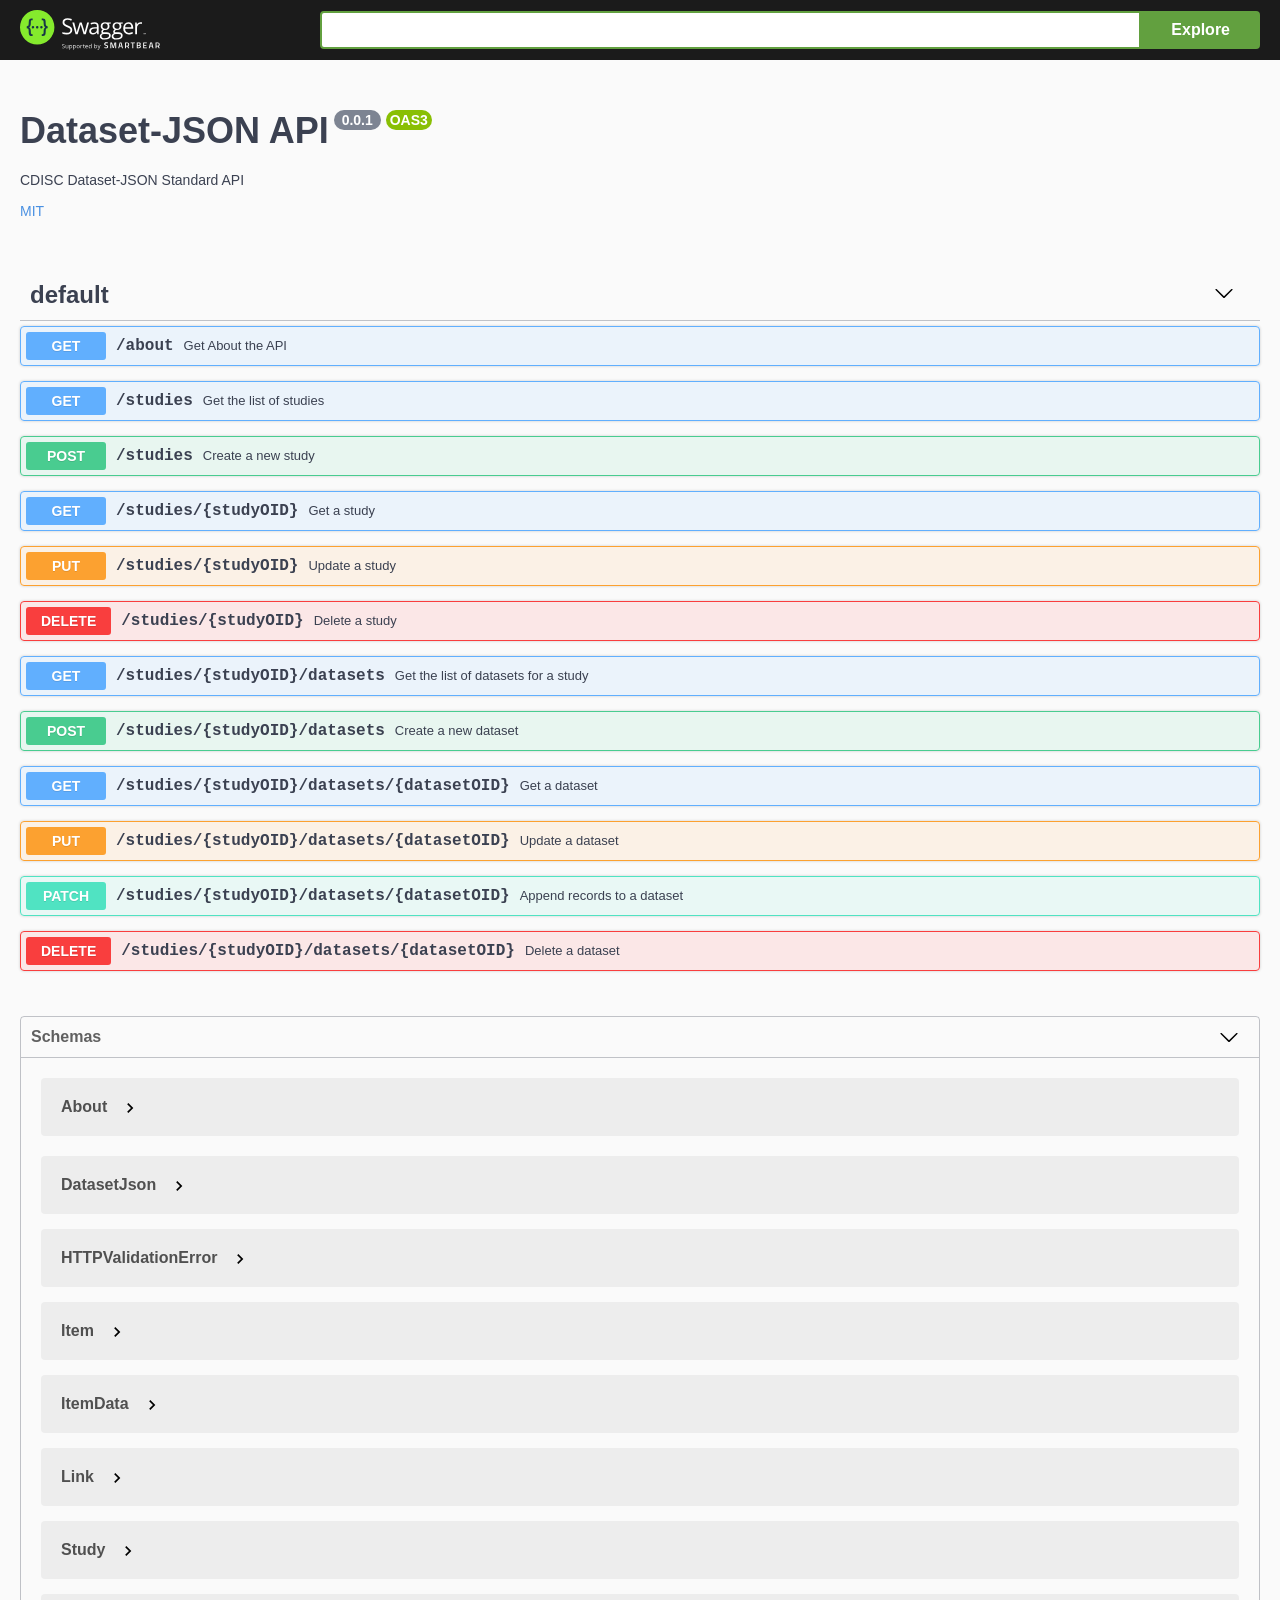
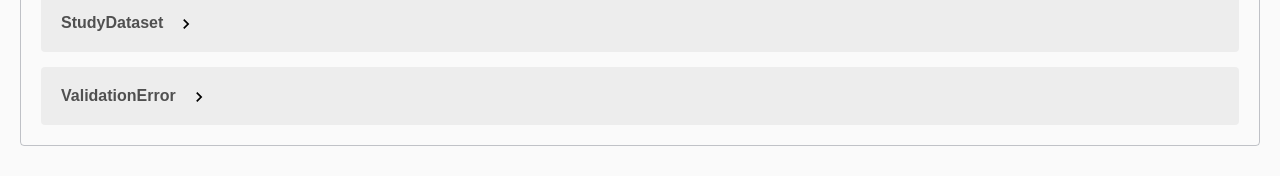
==== commit 7cec8f92: "updates to api spec and readme" ====
--- a/dataset-json-api.html
+++ b/dataset-json-api.html
@@ -33,7 +33,7 @@
 <script src="./swagger-ui/swagger-ui-standalone-preset.js"> </script>
 <script>
 window.onload = function() {
-  var spec = {"openapi": "3.1.0", "info": {"title": "Dataset-JSON API", "description": "CDISC Dataset-JSON Standard API", "license": {"name": "MIT", "url": "https://opensource.org/license/mit/"}, "version": "0.0.1"}, "paths": {"/studies": {"get": {"summary": "Get the list of studies", "operationId": "studies_studies_get", "responses": {"200": {"description": "The list of studies", "content": {"application/json": {"schema": {"items": {"$ref": "#/components/schemas/Study"}, "type": "array", "title": "Response Studies Studies Get"}}}}}}, "post": {"summary": "Create a new study", "operationId": "add_study_studies_post", "requestBody": {"content": {"application/json": {"schema": {"$ref": "#/components/schemas/Study"}}}, "required": true}, "responses": {"201": {"description": "The created study", "content": {"application/json": {"schema": {"$ref": "#/components/schemas/Study"}}}}, "422": {"description": "Validation Error", "content": {"application/json": {"schema": {"$ref": "#/components/schemas/HTTPValidationError"}}}}}}}, "/studies/{studyOID}": {"get": {"summary": "Get a study", "operationId": "study_studies__studyOID__get", "parameters": [{"name": "studyOID", "in": "path", "required": true, "schema": {"type": "string", "title": "Studyoid"}}], "responses": {"200": {"description": "The requested study", "content": {"application/json": {"schema": {"$ref": "#/components/schemas/Study"}}}}, "422": {"description": "Validation Error", "content": {"application/json": {"schema": {"$ref": "#/components/schemas/HTTPValidationError"}}}}}}, "put": {"summary": "Update a study", "operationId": "update_study_studies__studyOID__put", "parameters": [{"name": "studyOID", "in": "path", "required": true, "schema": {"type": "string", "title": "Studyoid"}}], "requestBody": {"required": true, "content": {"application/json": {"schema": {"$ref": "#/components/schemas/Study"}}}}, "responses": {"200": {"description": "The updated study", "content": {"application/json": {"schema": {"$ref": "#/components/schemas/Study"}}}}, "422": {"description": "Validation Error", "content": {"application/json": {"schema": {"$ref": "#/components/schemas/HTTPValidationError"}}}}}}, "delete": {"summary": "Delete a study", "operationId": "delete_study_studies__studyOID__delete", "parameters": [{"name": "studyOID", "in": "path", "required": true, "schema": {"type": "string", "title": "Studyoid"}}], "responses": {"204": {"description": "No content"}, "422": {"description": "Validation Error", "content": {"application/json": {"schema": {"$ref": "#/components/schemas/HTTPValidationError"}}}}}}}, "/studies/{studyOID}/datasets": {"get": {"summary": "Get the list of datasets for a study", "operationId": "datasets_studies__studyOID__datasets_get", "parameters": [{"name": "studyOID", "in": "path", "required": true, "schema": {"type": "string", "title": "Studyoid"}}, {"name": "creationDateTime", "in": "query", "required": false, "schema": {"anyOf": [{"type": "string", "format": "date-time"}, {"type": "null"}], "title": "Creationdatetime"}}, {"name": "standard", "in": "query", "required": false, "schema": {"anyOf": [{"type": "string"}, {"type": "null"}], "title": "Standard"}}], "responses": {"200": {"description": "List of datasets for a study", "content": {"application/json": {"schema": {"type": "array", "items": {"$ref": "#/components/schemas/StudyDataset"}, "title": "Response Datasets Studies  Studyoid  Datasets Get"}}}}, "422": {"description": "Validation Error", "content": {"application/json": {"schema": {"$ref": "#/components/schemas/HTTPValidationError"}}}}}}, "post": {"summary": "Create a new dataset", "operationId": "post_dataset_studies__studyOID__datasets_post", "requestBody": {"required": true, "content": {"application/json": {"schema": {"$ref": "#/components/schemas/DatasetJson"}}}}, "responses": {"201": {"description": "Study dataset metadata (not the entire dataset)", "content": {"application/json": {"schema": {"$ref": "#/components/schemas/StudyDataset"}}}}, "422": {"description": "Validation Error", "content": {"application/json": {"schema": {"$ref": "#/components/schemas/HTTPValidationError"}}}}}}}, "/studies/{studyOID}/datasets/{datasetOID}": {"get": {"summary": "Get a dataset", "operationId": "dataset_studies__studyOID__datasets__datasetOID__get", "parameters": [{"name": "studyOID", "in": "path", "required": true, "schema": {"type": "string", "title": "Studyoid"}}, {"name": "datasetOID", "in": "path", "required": true, "schema": {"type": "string", "title": "Datasetoid"}}, {"name": "metadataonly", "in": "query", "required": false, "schema": {"anyOf": [{"type": "boolean"}, {"type": "null"}], "default": false, "title": "Metadataonly"}}, {"name": "offset", "in": "query", "required": false, "schema": {"anyOf": [{"type": "integer"}, {"type": "null"}], "default": 0, "title": "Offset"}}, {"name": "limit", "in": "query", "required": false, "schema": {"anyOf": [{"type": "integer"}, {"type": "null"}], "default": 0, "title": "Limit"}}, {"name": "accept-encoding", "in": "header", "required": false, "schema": {"anyOf": [{"type": "string"}, {"type": "null"}], "default": "", "title": "Accept-Encoding"}}], "responses": {"200": {"description": "The requested dataset content", "content": {"application/json": {"schema": {"$ref": "#/components/schemas/StudyDataset"}}}}, "422": {"description": "Validation Error", "content": {"application/json": {"schema": {"$ref": "#/components/schemas/HTTPValidationError"}}}}}}, "put": {"summary": "Update a dataset", "operationId": "update_dataset_studies__studyOID__datasets__datasetOID__put", "parameters": [{"name": "datasetOID", "in": "path", "required": true, "schema": {"type": "string", "title": "Datasetoid"}}], "requestBody": {"required": true, "content": {"application/json": {"schema": {"$ref": "#/components/schemas/DatasetJson"}}}}, "responses": {"200": {"description": "Updated dataset metadata (not the entire dataset)", "content": {"application/json": {"schema": {"$ref": "#/components/schemas/StudyDataset"}}}}, "422": {"description": "Validation Error", "content": {"application/json": {"schema": {"$ref": "#/components/schemas/HTTPValidationError"}}}}}}, "patch": {"summary": "Append records to a dataset", "operationId": "append_dataset_studies__studyOID__datasets__datasetOID__patch", "parameters": [{"name": "datasetOID", "in": "path", "required": true, "schema": {"type": "string", "title": "Datasetoid"}}], "requestBody": {"required": true, "content": {"application/json": {"schema": {"$ref": "#/components/schemas/DatasetJson"}}}}, "responses": {"200": {"description": "Updated dataset metadata (not the entire dataset)", "content": {"application/json": {"schema": {"$ref": "#/components/schemas/StudyDataset"}}}}, "422": {"description": "Validation Error", "content": {"application/json": {"schema": {"$ref": "#/components/schemas/HTTPValidationError"}}}}}}, "delete": {"summary": "Delete a dataset", "operationId": "delete_dataset_studies__studyOID__datasets__datasetOID__delete", "parameters": [{"name": "datasetOID", "in": "path", "required": true, "schema": {"type": "string", "title": "Datasetoid"}}], "responses": {"204": {"description": "No content"}, "422": {"description": "Validation Error", "content": {"application/json": {"schema": {"$ref": "#/components/schemas/HTTPValidationError"}}}}}}}}, "components": {"schemas": {"DatasetJson": {"properties": {"creationDateTime": {"anyOf": [{"type": "string", "format": "date-time"}, {"type": "null"}], "title": "Creationdatetime", "default": "2024-01-02T18:08:22.495109"}, "datasetJSONVersion": {"type": "string", "enum": ["1.0.0", "1.1.0"], "title": "Datasetjsonversion"}, "fileOID": {"anyOf": [{"type": "string"}, {"type": "null"}], "title": "Fileoid"}, "asOfDateTime": {"anyOf": [{"type": "string", "format": "date-time"}, {"type": "null"}], "title": "Asofdatetime"}, "originator": {"anyOf": [{"type": "string"}, {"type": "null"}], "title": "Originator"}, "sourceSystem": {"anyOf": [{"type": "string"}, {"type": "null"}], "title": "Sourcesystem"}, "sourceSystemVersion": {"anyOf": [{"type": "string"}, {"type": "null"}], "title": "Sourcesystemversion"}, "datasetType": {"type": "string", "enum": ["clinicalData", "referenceData"], "title": "Datasettype"}, "OID": {"type": "string", "title": "Oid"}, "studyOID": {"type": "string", "title": "Studyoid"}, "metaDataVersionOID": {"anyOf": [{"type": "string"}, {"type": "null"}], "title": "Metadataversionoid"}, "metaDataRef": {"anyOf": [{"type": "string", "minLength": 1, "format": "uri"}, {"type": "null"}], "title": "Metadataref"}, "records": {"anyOf": [{"type": "integer"}, {"type": "null"}], "title": "Records", "default": 0}, "name": {"type": "string", "title": "Name"}, "label": {"type": "string", "title": "Label"}, "items": {"items": {"$ref": "#/components/schemas/Item"}, "type": "array", "title": "Items"}, "itemData": {"items": {}, "type": "array", "title": "Itemdata", "default": []}}, "type": "object", "required": ["datasetJSONVersion", "datasetType", "OID", "studyOID", "name", "label", "items"], "title": "DatasetJson", "description": "Dataset-JSON dataset model, including metadata and data "}, "HTTPValidationError": {"properties": {"detail": {"items": {"$ref": "#/components/schemas/ValidationError"}, "type": "array", "title": "Detail"}}, "type": "object", "title": "HTTPValidationError"}, "Item": {"properties": {"OID": {"type": "string", "title": "Oid"}, "name": {"type": "string", "title": "Name"}, "label": {"type": "string", "title": "Label"}, "type": {"type": "string", "enum": ["string", "integer", "decimal", "float", "double", "boolean"], "title": "Type"}, "length": {"anyOf": [{"type": "integer"}, {"type": "null"}], "title": "Length"}, "displayFormat": {"anyOf": [{"type": "string"}, {"type": "null"}], "title": "Displayformat"}, "keySequence": {"anyOf": [{"type": "integer"}, {"type": "null"}], "title": "Keysequence"}}, "type": "object", "required": ["OID", "name", "label", "type"], "title": "Item", "description": "Dataset column, or variable, metadata - one Item per column in the dataset "}, "Study": {"properties": {"oid": {"type": "string", "title": "Oid"}, "name": {"type": "string", "title": "Name"}, "label": {"type": "string", "title": "Label"}, "standards": {"anyOf": [{"items": {"type": "string", "enum": ["SDTMIG", "SENDIG", "ADaMIG", "Other"]}, "type": "array"}, {"type": "null"}], "title": "Standards", "default": []}, "href": {"type": "string", "title": "Href"}, "datasets": {"anyOf": [{"items": {"$ref": "#/components/schemas/StudyDataset"}, "type": "array"}, {"type": "null"}], "title": "Datasets", "default": []}}, "type": "object", "required": ["oid", "name", "label", "href"], "title": "Study", "description": "Study metadata for each study with associated Dataset-JSON datasets "}, "StudyDataset": {"properties": {"oid": {"type": "string", "title": "Oid"}, "name": {"type": "string", "title": "Name"}, "label": {"type": "string", "title": "Label"}, "type": {"type": "string", "title": "Type"}, "standard": {"anyOf": [{"type": "string", "enum": ["SDTMIG", "SENDIG", "ADaMIG", "Other"]}, {"type": "null"}], "title": "Standard"}, "records": {"type": "integer", "title": "Records"}, "href": {"type": "string", "title": "Href"}, "creationDateTime": {"anyOf": [{"type": "string", "format": "date-time"}, {"type": "null"}], "title": "Creationdatetime", "default": "2024-01-02T18:08:22.488922"}, "filename": {"type": "string", "format": "file-path", "title": "Filename"}}, "type": "object", "required": ["oid", "name", "label", "type", "records", "href", "filename"], "title": "StudyDataset", "description": "Dataset metadata maintained for each dataset associated with a study "}, "ValidationError": {"properties": {"loc": {"items": {"anyOf": [{"type": "string"}, {"type": "integer"}]}, "type": "array", "title": "Location"}, "msg": {"type": "string", "title": "Message"}, "type": {"type": "string", "title": "Error Type"}}, "type": "object", "required": ["loc", "msg", "type"], "title": "ValidationError"}}}};
+  var spec = {"openapi": "3.1.0", "info": {"title": "Dataset-JSON API", "description": "CDISC Dataset-JSON Standard API", "license": {"name": "MIT", "url": "https://opensource.org/license/mit/"}, "version": "0.0.1"}, "paths": {"/about": {"get": {"summary": "Get About the API", "operationId": "about_about_get", "responses": {"200": {"description": "About the API", "content": {"application/json": {"schema": {"$ref": "#/components/schemas/About"}}}}}}}, "/studies": {"get": {"summary": "Get the list of studies", "operationId": "studies_studies_get", "responses": {"200": {"description": "The list of studies", "content": {"application/json": {"schema": {"type": "array", "items": {"$ref": "#/components/schemas/Study"}, "title": "Response Studies Studies Get"}}}}}}, "post": {"summary": "Create a new study", "operationId": "add_study_studies_post", "parameters": [{"name": "api-key", "in": "header", "required": false, "schema": {"anyOf": [{"type": "string"}, {"type": "null"}], "default": "", "title": "Api-Key"}}], "requestBody": {"required": true, "content": {"application/json": {"schema": {"$ref": "#/components/schemas/Study"}}}}, "responses": {"201": {"description": "The created study", "content": {"application/json": {"schema": {"$ref": "#/components/schemas/Study"}}}}, "422": {"description": "Validation Error", "content": {"application/json": {"schema": {"$ref": "#/components/schemas/HTTPValidationError"}}}}}}}, "/studies/{studyOID}": {"get": {"summary": "Get a study", "operationId": "study_studies__studyOID__get", "parameters": [{"name": "studyOID", "in": "path", "required": true, "schema": {"type": "string", "title": "Studyoid"}}], "responses": {"200": {"description": "The requested study", "content": {"application/json": {"schema": {"$ref": "#/components/schemas/Study"}}}}, "422": {"description": "Validation Error", "content": {"application/json": {"schema": {"$ref": "#/components/schemas/HTTPValidationError"}}}}}}, "put": {"summary": "Update a study", "operationId": "update_study_studies__studyOID__put", "parameters": [{"name": "studyOID", "in": "path", "required": true, "schema": {"type": "string", "title": "Studyoid"}}, {"name": "api-key", "in": "header", "required": false, "schema": {"anyOf": [{"type": "string"}, {"type": "null"}], "default": "", "title": "Api-Key"}}], "requestBody": {"required": true, "content": {"application/json": {"schema": {"$ref": "#/components/schemas/Study"}}}}, "responses": {"200": {"description": "The updated study", "content": {"application/json": {"schema": {"$ref": "#/components/schemas/Study"}}}}, "422": {"description": "Validation Error", "content": {"application/json": {"schema": {"$ref": "#/components/schemas/HTTPValidationError"}}}}}}, "delete": {"summary": "Delete a study", "operationId": "delete_study_studies__studyOID__delete", "parameters": [{"name": "studyOID", "in": "path", "required": true, "schema": {"type": "string", "title": "Studyoid"}}, {"name": "api-key", "in": "header", "required": false, "schema": {"anyOf": [{"type": "string"}, {"type": "null"}], "default": "", "title": "Api-Key"}}], "responses": {"204": {"description": "No content"}, "422": {"description": "Validation Error", "content": {"application/json": {"schema": {"$ref": "#/components/schemas/HTTPValidationError"}}}}}}}, "/studies/{studyOID}/datasets": {"get": {"summary": "Get the list of datasets for a study", "operationId": "datasets_studies__studyOID__datasets_get", "parameters": [{"name": "studyOID", "in": "path", "required": true, "schema": {"type": "string", "title": "Studyoid"}}, {"name": "standard", "in": "query", "required": false, "schema": {"anyOf": [{"type": "string"}, {"type": "null"}], "title": "Standard"}}, {"name": "if-modified-since", "in": "header", "required": false, "schema": {"anyOf": [{"type": "string"}, {"type": "null"}], "default": "", "title": "If-Modified-Since"}}], "responses": {"200": {"description": "List of datasets for a study", "content": {"application/json": {"schema": {"type": "array", "items": {"$ref": "#/components/schemas/StudyDataset"}, "title": "Response Datasets Studies  Studyoid  Datasets Get"}}}}, "422": {"description": "Validation Error", "content": {"application/json": {"schema": {"$ref": "#/components/schemas/HTTPValidationError"}}}}}}, "post": {"summary": "Create a new dataset", "operationId": "post_dataset_studies__studyOID__datasets_post", "parameters": [{"name": "standard", "in": "query", "required": false, "schema": {"anyOf": [{"type": "string"}, {"type": "null"}], "default": "", "title": "Standard"}}, {"name": "api-key", "in": "header", "required": false, "schema": {"anyOf": [{"type": "string"}, {"type": "null"}], "default": "", "title": "Api-Key"}}], "responses": {"201": {"description": "Study dataset metadata (not the entire dataset)", "content": {"application/json": {"schema": {"$ref": "#/components/schemas/StudyDataset"}}}}, "422": {"description": "Validation Error", "content": {"application/json": {"schema": {"$ref": "#/components/schemas/HTTPValidationError"}}}}}}}, "/studies/{studyOID}/datasets/{datasetOID}": {"get": {"summary": "Get a dataset", "operationId": "dataset_studies__studyOID__datasets__datasetOID__get", "parameters": [{"name": "studyOID", "in": "path", "required": true, "schema": {"type": "string", "title": "Studyoid"}}, {"name": "datasetOID", "in": "path", "required": true, "schema": {"type": "string", "title": "Datasetoid"}}, {"name": "metadataonly", "in": "query", "required": false, "schema": {"anyOf": [{"type": "boolean"}, {"type": "null"}], "default": false, "title": "Metadataonly"}}, {"name": "offset", "in": "query", "required": false, "schema": {"anyOf": [{"type": "integer"}, {"type": "null"}], "default": 0, "title": "Offset"}}, {"name": "limit", "in": "query", "required": false, "schema": {"anyOf": [{"type": "integer"}, {"type": "null"}], "default": 0, "title": "Limit"}}, {"name": "accept-encoding", "in": "header", "required": false, "schema": {"anyOf": [{"type": "string"}, {"type": "null"}], "default": "", "title": "Accept-Encoding"}}, {"name": "if-modified-since", "in": "header", "required": false, "schema": {"anyOf": [{"type": "string"}, {"type": "null"}], "default": "", "title": "If-Modified-Since"}}], "responses": {"200": {"description": "The requested dataset content", "content": {"application/json": {"schema": {"$ref": "#/components/schemas/StudyDataset"}}}}, "422": {"description": "Validation Error", "content": {"application/json": {"schema": {"$ref": "#/components/schemas/HTTPValidationError"}}}}}}, "put": {"summary": "Update a dataset", "operationId": "update_dataset_studies__studyOID__datasets__datasetOID__put", "parameters": [{"name": "datasetOID", "in": "path", "required": true, "schema": {"type": "string", "title": "Datasetoid"}}, {"name": "standard", "in": "query", "required": false, "schema": {"anyOf": [{"type": "string"}, {"type": "null"}], "default": "", "title": "Standard"}}, {"name": "api-key", "in": "header", "required": false, "schema": {"anyOf": [{"type": "string"}, {"type": "null"}], "default": "", "title": "Api-Key"}}], "requestBody": {"required": true, "content": {"application/json": {"schema": {"$ref": "#/components/schemas/DatasetJson"}}}}, "responses": {"200": {"description": "Updated dataset metadata (not the entire dataset)", "content": {"application/json": {"schema": {"$ref": "#/components/schemas/StudyDataset"}}}}, "422": {"description": "Validation Error", "content": {"application/json": {"schema": {"$ref": "#/components/schemas/HTTPValidationError"}}}}}}, "patch": {"summary": "Append records to a dataset", "operationId": "append_dataset_studies__studyOID__datasets__datasetOID__patch", "parameters": [{"name": "studyOID", "in": "path", "required": true, "schema": {"type": "string", "title": "Studyoid"}}, {"name": "datasetOID", "in": "path", "required": true, "schema": {"type": "string", "title": "Datasetoid"}}, {"name": "api-key", "in": "header", "required": false, "schema": {"anyOf": [{"type": "string"}, {"type": "null"}], "default": "", "title": "Api-Key"}}], "requestBody": {"required": true, "content": {"application/json": {"schema": {"$ref": "#/components/schemas/ItemData"}}}}, "responses": {"200": {"description": "Updated dataset metadata (not the entire dataset)", "content": {"application/json": {"schema": {"$ref": "#/components/schemas/StudyDataset"}}}}, "422": {"description": "Validation Error", "content": {"application/json": {"schema": {"$ref": "#/components/schemas/HTTPValidationError"}}}}}}, "delete": {"summary": "Delete a dataset", "operationId": "delete_dataset_studies__studyOID__datasets__datasetOID__delete", "parameters": [{"name": "studyOID", "in": "path", "required": true, "schema": {"type": "string", "title": "Studyoid"}}, {"name": "datasetOID", "in": "path", "required": true, "schema": {"type": "string", "title": "Datasetoid"}}, {"name": "api-key", "in": "header", "required": false, "schema": {"anyOf": [{"type": "string"}, {"type": "null"}], "default": "", "title": "Api-Key"}}], "responses": {"204": {"description": "No content"}, "422": {"description": "Validation Error", "content": {"application/json": {"schema": {"$ref": "#/components/schemas/HTTPValidationError"}}}}}}}}, "components": {"schemas": {"About": {"properties": {"lastUpdated": {"type": "string", "format": "date-time", "title": "Lastupdated"}, "author": {"type": "string", "maxLength": 2083, "minLength": 1, "format": "uri", "title": "Author"}, "repo": {"type": "string", "maxLength": 2083, "minLength": 1, "format": "uri", "title": "Repo"}, "links": {"items": {"$ref": "#/components/schemas/Link"}, "type": "array", "title": "Links"}}, "type": "object", "required": ["lastUpdated", "author", "repo", "links"], "title": "About", "description": "about the API "}, "DatasetJson": {"properties": {"creationDateTime": {"anyOf": [{"type": "string", "format": "date-time"}, {"type": "null"}], "title": "Creationdatetime", "default": "2024-03-15T10:10:16.997178"}, "datasetJSONVersion": {"type": "string", "enum": ["1.0.0", "1.1.0"], "title": "Datasetjsonversion"}, "fileOID": {"anyOf": [{"type": "string"}, {"type": "null"}], "title": "Fileoid"}, "asOfDateTime": {"anyOf": [{"type": "string", "format": "date-time"}, {"type": "null"}], "title": "Asofdatetime"}, "originator": {"anyOf": [{"type": "string"}, {"type": "null"}], "title": "Originator"}, "sourceSystem": {"anyOf": [{"type": "string"}, {"type": "null"}], "title": "Sourcesystem"}, "sourceSystemVersion": {"anyOf": [{"type": "string"}, {"type": "null"}], "title": "Sourcesystemversion"}, "datasetType": {"type": "string", "enum": ["clinicalData", "referenceData"], "title": "Datasettype"}, "OID": {"type": "string", "title": "Oid"}, "studyOID": {"type": "string", "title": "Studyoid"}, "metaDataVersionOID": {"anyOf": [{"type": "string"}, {"type": "null"}], "title": "Metadataversionoid"}, "metaDataRef": {"anyOf": [{"type": "string", "minLength": 1, "format": "uri"}, {"type": "null"}], "title": "Metadataref"}, "records": {"anyOf": [{"type": "integer"}, {"type": "null"}], "title": "Records", "default": 0}, "name": {"type": "string", "title": "Name"}, "label": {"type": "string", "title": "Label"}, "items": {"items": {"$ref": "#/components/schemas/Item"}, "type": "array", "title": "Items"}, "itemData": {"items": {}, "type": "array", "title": "Itemdata", "default": []}}, "type": "object", "required": ["datasetJSONVersion", "datasetType", "OID", "studyOID", "name", "label", "items"], "title": "DatasetJson", "description": "Dataset-JSON dataset model, including metadata and data "}, "HTTPValidationError": {"properties": {"detail": {"items": {"$ref": "#/components/schemas/ValidationError"}, "type": "array", "title": "Detail"}}, "type": "object", "title": "HTTPValidationError"}, "Item": {"properties": {"OID": {"type": "string", "title": "Oid"}, "name": {"type": "string", "title": "Name"}, "label": {"type": "string", "title": "Label"}, "type": {"type": "string", "enum": ["string", "integer", "decimal", "float", "double", "boolean"], "title": "Type"}, "length": {"anyOf": [{"type": "integer"}, {"type": "null"}], "title": "Length"}, "displayFormat": {"anyOf": [{"type": "string"}, {"type": "null"}], "title": "Displayformat"}, "keySequence": {"anyOf": [{"type": "integer"}, {"type": "null"}], "title": "Keysequence"}}, "type": "object", "required": ["OID", "name", "label", "type"], "title": "Item", "description": "Dataset column, or variable, metadata - one Item per column in the dataset "}, "ItemData": {"properties": {"itemData": {"items": {}, "type": "array", "title": "Itemdata", "default": []}}, "type": "object", "title": "ItemData", "description": "Dataset-JSON records to append to an existing dataset "}, "Link": {"properties": {"name": {"type": "string", "title": "Name"}, "href": {"type": "string", "title": "Href"}}, "type": "object", "required": ["name", "href"], "title": "Link", "description": "API links to related content "}, "Study": {"properties": {"oid": {"type": "string", "title": "Oid"}, "name": {"type": "string", "title": "Name"}, "label": {"type": "string", "title": "Label"}, "standards": {"anyOf": [{"items": {"type": "string", "enum": ["SDTMIG", "SENDIG", "ADaMIG", "Other"]}, "type": "array"}, {"type": "null"}], "title": "Standards", "default": []}, "href": {"type": "string", "title": "Href"}, "path": {"anyOf": [{"type": "string", "format": "path"}, {"type": "null"}], "title": "Path"}, "creationDateTime": {"anyOf": [{"type": "string", "format": "date-time"}, {"type": "null"}], "title": "Creationdatetime", "default": "2024-03-15T10:10:16.991178"}, "datasets": {"anyOf": [{"items": {"$ref": "#/components/schemas/StudyDataset"}, "type": "array"}, {"type": "null"}], "title": "Datasets", "default": []}}, "type": "object", "required": ["oid", "name", "label", "href"], "title": "Study", "description": "Study metadata for each study with associated Dataset-JSON datasets "}, "StudyDataset": {"properties": {"oid": {"type": "string", "title": "Oid"}, "name": {"type": "string", "title": "Name"}, "label": {"type": "string", "title": "Label"}, "type": {"type": "string", "title": "Type"}, "standard": {"anyOf": [{"type": "string", "enum": ["SDTMIG", "SENDIG", "ADaMIG", "Other", ""]}, {"type": "null"}], "title": "Standard"}, "records": {"type": "integer", "title": "Records"}, "href": {"type": "string", "title": "Href"}, "creationDateTime": {"anyOf": [{"type": "string", "format": "date-time"}, {"type": "null"}], "title": "Creationdatetime", "default": "2024-03-15T10:10:16.989178"}, "filename": {"type": "string", "format": "path", "title": "Filename"}}, "type": "object", "required": ["oid", "name", "label", "type", "records", "href", "filename"], "title": "StudyDataset", "description": "Dataset metadata maintained for each dataset associated with a study "}, "ValidationError": {"properties": {"loc": {"items": {"anyOf": [{"type": "string"}, {"type": "integer"}]}, "type": "array", "title": "Location"}, "msg": {"type": "string", "title": "Message"}, "type": {"type": "string", "title": "Error Type"}}, "type": "object", "required": ["loc", "msg", "type"], "title": "ValidationError"}}}};
   // Build a system
   const ui = SwaggerUIBundle({
     spec: spec,
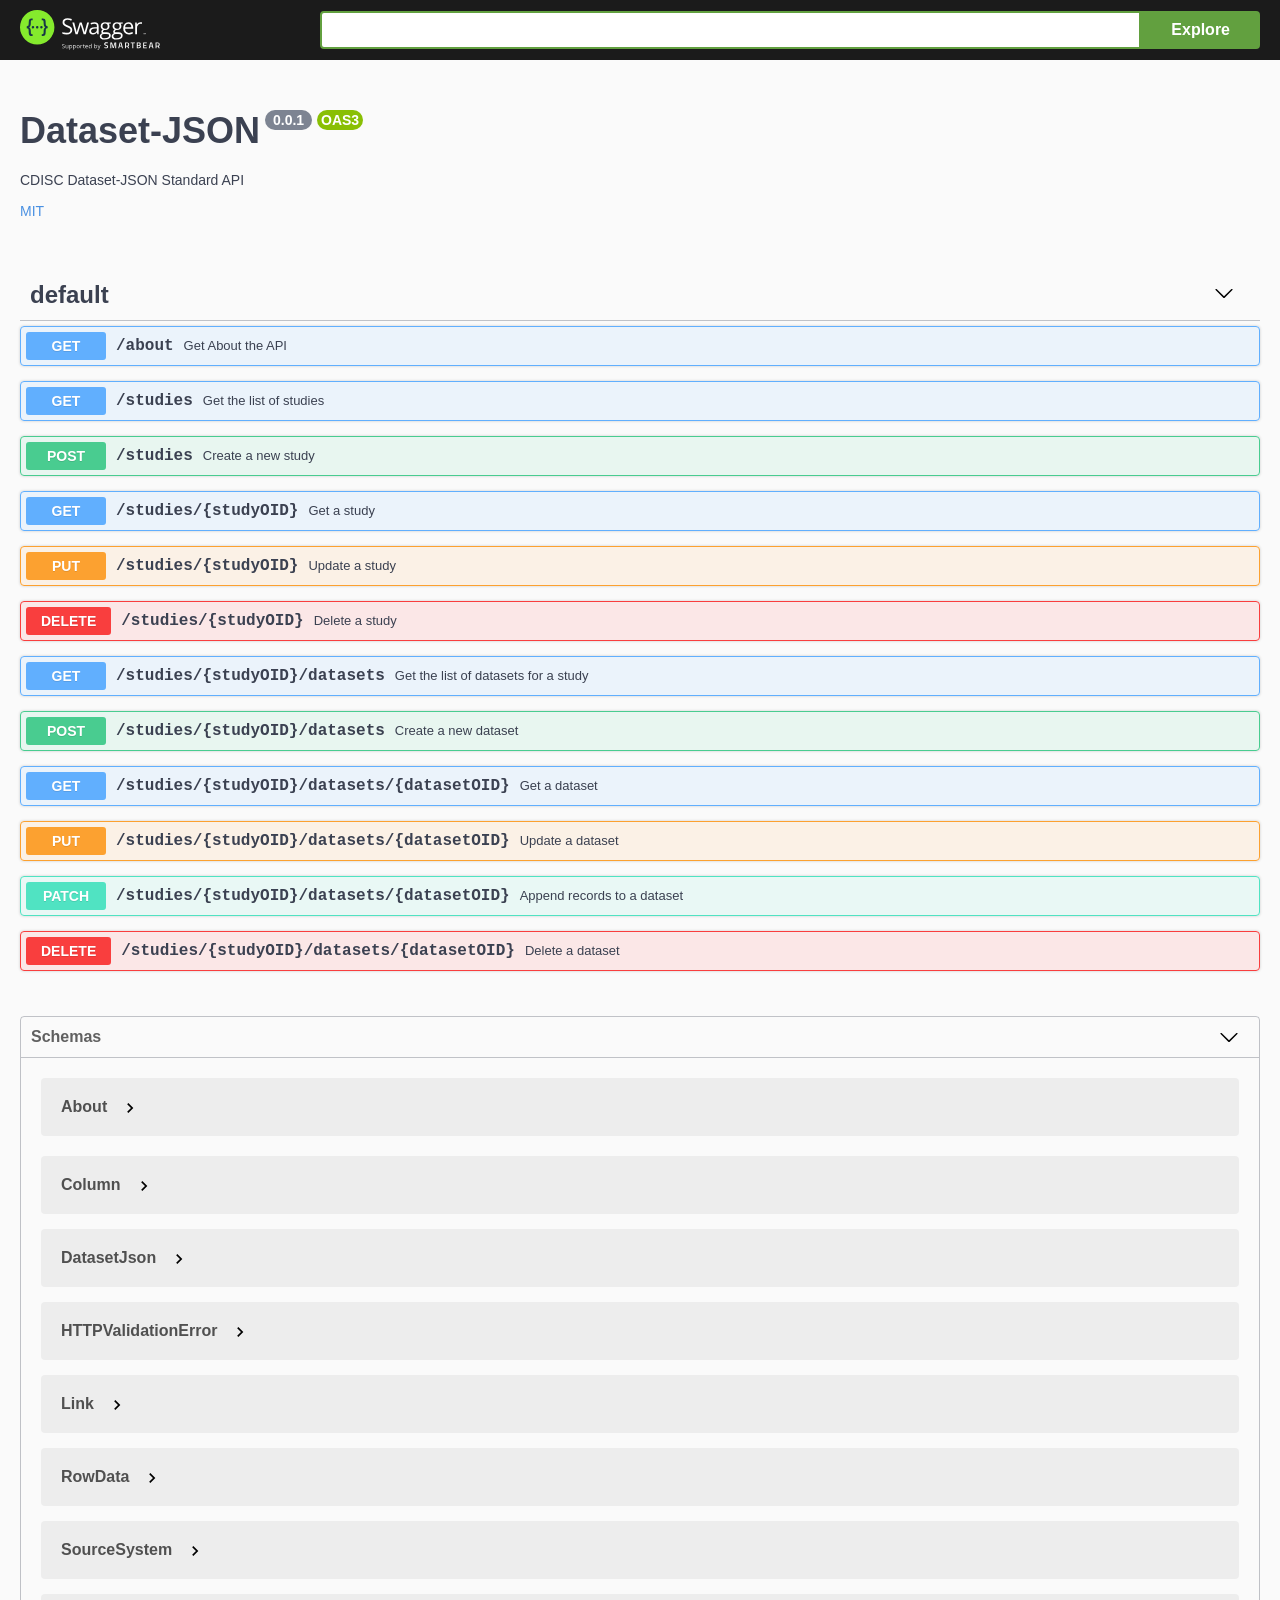
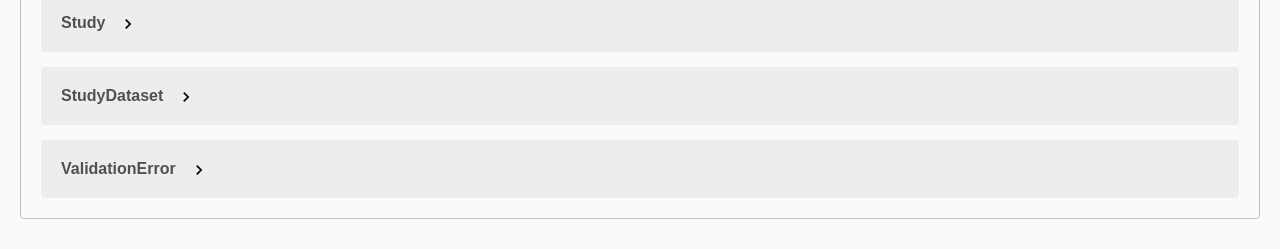
==== commit 35ed0aa2: "updates for dataset-json v1.1" ====
--- a/dataset-json-api.html
+++ b/dataset-json-api.html
@@ -6,8 +6,8 @@
   <title>Swagger UI</title>
   <link rel="stylesheet" type="text/css" href="./swagger-ui/swagger-ui.css" >
       <link rel="stylesheet" type="text/css" href="index.css" />
-      <link rel="icon" type="image/png" href="./favicon-32x32.png" sizes="32x32" />
-      <link rel="icon" type="image/png" href="./favicon-16x16.png" sizes="16x16" />
+      <link rel="icon" type="image/png" href="./swagger-ui/favicon-32x32.png" sizes="32x32" />
+      <link rel="icon" type="image/png" href="./swagger-ui/favicon-16x16.png" sizes="16x16" />
   <style>
     html
     {
@@ -33,7 +33,7 @@
 <script src="./swagger-ui/swagger-ui-standalone-preset.js"> </script>
 <script>
 window.onload = function() {
-  var spec = {"openapi": "3.1.0", "info": {"title": "Dataset-JSON API", "description": "CDISC Dataset-JSON Standard API", "license": {"name": "MIT", "url": "https://opensource.org/license/mit/"}, "version": "0.0.1"}, "paths": {"/about": {"get": {"summary": "Get About the API", "operationId": "about_about_get", "responses": {"200": {"description": "About the API", "content": {"application/json": {"schema": {"$ref": "#/components/schemas/About"}}}}}}}, "/studies": {"get": {"summary": "Get the list of studies", "operationId": "studies_studies_get", "responses": {"200": {"description": "The list of studies", "content": {"application/json": {"schema": {"type": "array", "items": {"$ref": "#/components/schemas/Study"}, "title": "Response Studies Studies Get"}}}}}}, "post": {"summary": "Create a new study", "operationId": "add_study_studies_post", "parameters": [{"name": "api-key", "in": "header", "required": false, "schema": {"anyOf": [{"type": "string"}, {"type": "null"}], "default": "", "title": "Api-Key"}}], "requestBody": {"required": true, "content": {"application/json": {"schema": {"$ref": "#/components/schemas/Study"}}}}, "responses": {"201": {"description": "The created study", "content": {"application/json": {"schema": {"$ref": "#/components/schemas/Study"}}}}, "422": {"description": "Validation Error", "content": {"application/json": {"schema": {"$ref": "#/components/schemas/HTTPValidationError"}}}}}}}, "/studies/{studyOID}": {"get": {"summary": "Get a study", "operationId": "study_studies__studyOID__get", "parameters": [{"name": "studyOID", "in": "path", "required": true, "schema": {"type": "string", "title": "Studyoid"}}], "responses": {"200": {"description": "The requested study", "content": {"application/json": {"schema": {"$ref": "#/components/schemas/Study"}}}}, "422": {"description": "Validation Error", "content": {"application/json": {"schema": {"$ref": "#/components/schemas/HTTPValidationError"}}}}}}, "put": {"summary": "Update a study", "operationId": "update_study_studies__studyOID__put", "parameters": [{"name": "studyOID", "in": "path", "required": true, "schema": {"type": "string", "title": "Studyoid"}}, {"name": "api-key", "in": "header", "required": false, "schema": {"anyOf": [{"type": "string"}, {"type": "null"}], "default": "", "title": "Api-Key"}}], "requestBody": {"required": true, "content": {"application/json": {"schema": {"$ref": "#/components/schemas/Study"}}}}, "responses": {"200": {"description": "The updated study", "content": {"application/json": {"schema": {"$ref": "#/components/schemas/Study"}}}}, "422": {"description": "Validation Error", "content": {"application/json": {"schema": {"$ref": "#/components/schemas/HTTPValidationError"}}}}}}, "delete": {"summary": "Delete a study", "operationId": "delete_study_studies__studyOID__delete", "parameters": [{"name": "studyOID", "in": "path", "required": true, "schema": {"type": "string", "title": "Studyoid"}}, {"name": "api-key", "in": "header", "required": false, "schema": {"anyOf": [{"type": "string"}, {"type": "null"}], "default": "", "title": "Api-Key"}}], "responses": {"204": {"description": "No content"}, "422": {"description": "Validation Error", "content": {"application/json": {"schema": {"$ref": "#/components/schemas/HTTPValidationError"}}}}}}}, "/studies/{studyOID}/datasets": {"get": {"summary": "Get the list of datasets for a study", "operationId": "datasets_studies__studyOID__datasets_get", "parameters": [{"name": "studyOID", "in": "path", "required": true, "schema": {"type": "string", "title": "Studyoid"}}, {"name": "standard", "in": "query", "required": false, "schema": {"anyOf": [{"type": "string"}, {"type": "null"}], "title": "Standard"}}, {"name": "if-modified-since", "in": "header", "required": false, "schema": {"anyOf": [{"type": "string"}, {"type": "null"}], "default": "", "title": "If-Modified-Since"}}], "responses": {"200": {"description": "List of datasets for a study", "content": {"application/json": {"schema": {"type": "array", "items": {"$ref": "#/components/schemas/StudyDataset"}, "title": "Response Datasets Studies  Studyoid  Datasets Get"}}}}, "422": {"description": "Validation Error", "content": {"application/json": {"schema": {"$ref": "#/components/schemas/HTTPValidationError"}}}}}}, "post": {"summary": "Create a new dataset", "operationId": "post_dataset_studies__studyOID__datasets_post", "parameters": [{"name": "standard", "in": "query", "required": false, "schema": {"anyOf": [{"type": "string"}, {"type": "null"}], "default": "", "title": "Standard"}}, {"name": "api-key", "in": "header", "required": false, "schema": {"anyOf": [{"type": "string"}, {"type": "null"}], "default": "", "title": "Api-Key"}}], "responses": {"201": {"description": "Study dataset metadata (not the entire dataset)", "content": {"application/json": {"schema": {"$ref": "#/components/schemas/StudyDataset"}}}}, "422": {"description": "Validation Error", "content": {"application/json": {"schema": {"$ref": "#/components/schemas/HTTPValidationError"}}}}}}}, "/studies/{studyOID}/datasets/{datasetOID}": {"get": {"summary": "Get a dataset", "operationId": "dataset_studies__studyOID__datasets__datasetOID__get", "parameters": [{"name": "studyOID", "in": "path", "required": true, "schema": {"type": "string", "title": "Studyoid"}}, {"name": "datasetOID", "in": "path", "required": true, "schema": {"type": "string", "title": "Datasetoid"}}, {"name": "metadataonly", "in": "query", "required": false, "schema": {"anyOf": [{"type": "boolean"}, {"type": "null"}], "default": false, "title": "Metadataonly"}}, {"name": "offset", "in": "query", "required": false, "schema": {"anyOf": [{"type": "integer"}, {"type": "null"}], "default": 0, "title": "Offset"}}, {"name": "limit", "in": "query", "required": false, "schema": {"anyOf": [{"type": "integer"}, {"type": "null"}], "default": 0, "title": "Limit"}}, {"name": "accept-encoding", "in": "header", "required": false, "schema": {"anyOf": [{"type": "string"}, {"type": "null"}], "default": "", "title": "Accept-Encoding"}}, {"name": "if-modified-since", "in": "header", "required": false, "schema": {"anyOf": [{"type": "string"}, {"type": "null"}], "default": "", "title": "If-Modified-Since"}}], "responses": {"200": {"description": "The requested dataset content", "content": {"application/json": {"schema": {"$ref": "#/components/schemas/StudyDataset"}}}}, "422": {"description": "Validation Error", "content": {"application/json": {"schema": {"$ref": "#/components/schemas/HTTPValidationError"}}}}}}, "put": {"summary": "Update a dataset", "operationId": "update_dataset_studies__studyOID__datasets__datasetOID__put", "parameters": [{"name": "datasetOID", "in": "path", "required": true, "schema": {"type": "string", "title": "Datasetoid"}}, {"name": "standard", "in": "query", "required": false, "schema": {"anyOf": [{"type": "string"}, {"type": "null"}], "default": "", "title": "Standard"}}, {"name": "api-key", "in": "header", "required": false, "schema": {"anyOf": [{"type": "string"}, {"type": "null"}], "default": "", "title": "Api-Key"}}], "requestBody": {"required": true, "content": {"application/json": {"schema": {"$ref": "#/components/schemas/DatasetJson"}}}}, "responses": {"200": {"description": "Updated dataset metadata (not the entire dataset)", "content": {"application/json": {"schema": {"$ref": "#/components/schemas/StudyDataset"}}}}, "422": {"description": "Validation Error", "content": {"application/json": {"schema": {"$ref": "#/components/schemas/HTTPValidationError"}}}}}}, "patch": {"summary": "Append records to a dataset", "operationId": "append_dataset_studies__studyOID__datasets__datasetOID__patch", "parameters": [{"name": "studyOID", "in": "path", "required": true, "schema": {"type": "string", "title": "Studyoid"}}, {"name": "datasetOID", "in": "path", "required": true, "schema": {"type": "string", "title": "Datasetoid"}}, {"name": "api-key", "in": "header", "required": false, "schema": {"anyOf": [{"type": "string"}, {"type": "null"}], "default": "", "title": "Api-Key"}}], "requestBody": {"required": true, "content": {"application/json": {"schema": {"$ref": "#/components/schemas/ItemData"}}}}, "responses": {"200": {"description": "Updated dataset metadata (not the entire dataset)", "content": {"application/json": {"schema": {"$ref": "#/components/schemas/StudyDataset"}}}}, "422": {"description": "Validation Error", "content": {"application/json": {"schema": {"$ref": "#/components/schemas/HTTPValidationError"}}}}}}, "delete": {"summary": "Delete a dataset", "operationId": "delete_dataset_studies__studyOID__datasets__datasetOID__delete", "parameters": [{"name": "studyOID", "in": "path", "required": true, "schema": {"type": "string", "title": "Studyoid"}}, {"name": "datasetOID", "in": "path", "required": true, "schema": {"type": "string", "title": "Datasetoid"}}, {"name": "api-key", "in": "header", "required": false, "schema": {"anyOf": [{"type": "string"}, {"type": "null"}], "default": "", "title": "Api-Key"}}], "responses": {"204": {"description": "No content"}, "422": {"description": "Validation Error", "content": {"application/json": {"schema": {"$ref": "#/components/schemas/HTTPValidationError"}}}}}}}}, "components": {"schemas": {"About": {"properties": {"lastUpdated": {"type": "string", "format": "date-time", "title": "Lastupdated"}, "author": {"type": "string", "maxLength": 2083, "minLength": 1, "format": "uri", "title": "Author"}, "repo": {"type": "string", "maxLength": 2083, "minLength": 1, "format": "uri", "title": "Repo"}, "links": {"items": {"$ref": "#/components/schemas/Link"}, "type": "array", "title": "Links"}}, "type": "object", "required": ["lastUpdated", "author", "repo", "links"], "title": "About", "description": "about the API "}, "DatasetJson": {"properties": {"creationDateTime": {"anyOf": [{"type": "string", "format": "date-time"}, {"type": "null"}], "title": "Creationdatetime", "default": "2024-03-15T10:10:16.997178"}, "datasetJSONVersion": {"type": "string", "enum": ["1.0.0", "1.1.0"], "title": "Datasetjsonversion"}, "fileOID": {"anyOf": [{"type": "string"}, {"type": "null"}], "title": "Fileoid"}, "asOfDateTime": {"anyOf": [{"type": "string", "format": "date-time"}, {"type": "null"}], "title": "Asofdatetime"}, "originator": {"anyOf": [{"type": "string"}, {"type": "null"}], "title": "Originator"}, "sourceSystem": {"anyOf": [{"type": "string"}, {"type": "null"}], "title": "Sourcesystem"}, "sourceSystemVersion": {"anyOf": [{"type": "string"}, {"type": "null"}], "title": "Sourcesystemversion"}, "datasetType": {"type": "string", "enum": ["clinicalData", "referenceData"], "title": "Datasettype"}, "OID": {"type": "string", "title": "Oid"}, "studyOID": {"type": "string", "title": "Studyoid"}, "metaDataVersionOID": {"anyOf": [{"type": "string"}, {"type": "null"}], "title": "Metadataversionoid"}, "metaDataRef": {"anyOf": [{"type": "string", "minLength": 1, "format": "uri"}, {"type": "null"}], "title": "Metadataref"}, "records": {"anyOf": [{"type": "integer"}, {"type": "null"}], "title": "Records", "default": 0}, "name": {"type": "string", "title": "Name"}, "label": {"type": "string", "title": "Label"}, "items": {"items": {"$ref": "#/components/schemas/Item"}, "type": "array", "title": "Items"}, "itemData": {"items": {}, "type": "array", "title": "Itemdata", "default": []}}, "type": "object", "required": ["datasetJSONVersion", "datasetType", "OID", "studyOID", "name", "label", "items"], "title": "DatasetJson", "description": "Dataset-JSON dataset model, including metadata and data "}, "HTTPValidationError": {"properties": {"detail": {"items": {"$ref": "#/components/schemas/ValidationError"}, "type": "array", "title": "Detail"}}, "type": "object", "title": "HTTPValidationError"}, "Item": {"properties": {"OID": {"type": "string", "title": "Oid"}, "name": {"type": "string", "title": "Name"}, "label": {"type": "string", "title": "Label"}, "type": {"type": "string", "enum": ["string", "integer", "decimal", "float", "double", "boolean"], "title": "Type"}, "length": {"anyOf": [{"type": "integer"}, {"type": "null"}], "title": "Length"}, "displayFormat": {"anyOf": [{"type": "string"}, {"type": "null"}], "title": "Displayformat"}, "keySequence": {"anyOf": [{"type": "integer"}, {"type": "null"}], "title": "Keysequence"}}, "type": "object", "required": ["OID", "name", "label", "type"], "title": "Item", "description": "Dataset column, or variable, metadata - one Item per column in the dataset "}, "ItemData": {"properties": {"itemData": {"items": {}, "type": "array", "title": "Itemdata", "default": []}}, "type": "object", "title": "ItemData", "description": "Dataset-JSON records to append to an existing dataset "}, "Link": {"properties": {"name": {"type": "string", "title": "Name"}, "href": {"type": "string", "title": "Href"}}, "type": "object", "required": ["name", "href"], "title": "Link", "description": "API links to related content "}, "Study": {"properties": {"oid": {"type": "string", "title": "Oid"}, "name": {"type": "string", "title": "Name"}, "label": {"type": "string", "title": "Label"}, "standards": {"anyOf": [{"items": {"type": "string", "enum": ["SDTMIG", "SENDIG", "ADaMIG", "Other"]}, "type": "array"}, {"type": "null"}], "title": "Standards", "default": []}, "href": {"type": "string", "title": "Href"}, "path": {"anyOf": [{"type": "string", "format": "path"}, {"type": "null"}], "title": "Path"}, "creationDateTime": {"anyOf": [{"type": "string", "format": "date-time"}, {"type": "null"}], "title": "Creationdatetime", "default": "2024-03-15T10:10:16.991178"}, "datasets": {"anyOf": [{"items": {"$ref": "#/components/schemas/StudyDataset"}, "type": "array"}, {"type": "null"}], "title": "Datasets", "default": []}}, "type": "object", "required": ["oid", "name", "label", "href"], "title": "Study", "description": "Study metadata for each study with associated Dataset-JSON datasets "}, "StudyDataset": {"properties": {"oid": {"type": "string", "title": "Oid"}, "name": {"type": "string", "title": "Name"}, "label": {"type": "string", "title": "Label"}, "type": {"type": "string", "title": "Type"}, "standard": {"anyOf": [{"type": "string", "enum": ["SDTMIG", "SENDIG", "ADaMIG", "Other", ""]}, {"type": "null"}], "title": "Standard"}, "records": {"type": "integer", "title": "Records"}, "href": {"type": "string", "title": "Href"}, "creationDateTime": {"anyOf": [{"type": "string", "format": "date-time"}, {"type": "null"}], "title": "Creationdatetime", "default": "2024-03-15T10:10:16.989178"}, "filename": {"type": "string", "format": "path", "title": "Filename"}}, "type": "object", "required": ["oid", "name", "label", "type", "records", "href", "filename"], "title": "StudyDataset", "description": "Dataset metadata maintained for each dataset associated with a study "}, "ValidationError": {"properties": {"loc": {"items": {"anyOf": [{"type": "string"}, {"type": "integer"}]}, "type": "array", "title": "Location"}, "msg": {"type": "string", "title": "Message"}, "type": {"type": "string", "title": "Error Type"}}, "type": "object", "required": ["loc", "msg", "type"], "title": "ValidationError"}}}};
+  var spec = {"openapi":"3.1.0","info":{"title":"Dataset-JSON","description":"CDISC Dataset-JSON Standard API","license":{"name":"MIT","url":"https://opensource.org/license/mit/"},"version":"0.0.1"},"paths":{"/about":{"get":{"summary":"Get About the API","operationId":"about_about_get","responses":{"200":{"description":"About the API","content":{"application/json":{"schema":{"$ref":"#/components/schemas/About"}}}}}}},"/studies":{"get":{"summary":"Get the list of studies","operationId":"studies_studies_get","responses":{"200":{"description":"The list of studies","content":{"application/json":{"schema":{"type":"array","items":{"$ref":"#/components/schemas/Study"},"title":"Response Studies Studies Get"}}}}}},"post":{"summary":"Create a new study","operationId":"add_study_studies_post","parameters":[{"name":"api-key","in":"header","required":false,"schema":{"anyOf":[{"type":"string"},{"type":"null"}],"default":"","title":"Api-Key"}}],"requestBody":{"required":true,"content":{"application/json":{"schema":{"$ref":"#/components/schemas/Study"}}}},"responses":{"201":{"description":"The created study","content":{"application/json":{"schema":{"$ref":"#/components/schemas/Study"}}}},"422":{"description":"Validation Error","content":{"application/json":{"schema":{"$ref":"#/components/schemas/HTTPValidationError"}}}}}}},"/studies/{studyOID}":{"get":{"summary":"Get a study","operationId":"study_studies__studyOID__get","parameters":[{"name":"studyOID","in":"path","required":true,"schema":{"type":"string","title":"Studyoid"}}],"responses":{"200":{"description":"The requested study","content":{"application/json":{"schema":{"$ref":"#/components/schemas/Study"}}}},"422":{"description":"Validation Error","content":{"application/json":{"schema":{"$ref":"#/components/schemas/HTTPValidationError"}}}}}},"put":{"summary":"Update a study","operationId":"update_study_studies__studyOID__put","parameters":[{"name":"studyOID","in":"path","required":true,"schema":{"type":"string","title":"Studyoid"}},{"name":"api-key","in":"header","required":false,"schema":{"anyOf":[{"type":"string"},{"type":"null"}],"default":"","title":"Api-Key"}}],"requestBody":{"required":true,"content":{"application/json":{"schema":{"$ref":"#/components/schemas/Study"}}}},"responses":{"200":{"description":"The updated study","content":{"application/json":{"schema":{"$ref":"#/components/schemas/Study"}}}},"422":{"description":"Validation Error","content":{"application/json":{"schema":{"$ref":"#/components/schemas/HTTPValidationError"}}}}}},"delete":{"summary":"Delete a study","operationId":"delete_study_studies__studyOID__delete","parameters":[{"name":"studyOID","in":"path","required":true,"schema":{"type":"string","title":"Studyoid"}},{"name":"api-key","in":"header","required":false,"schema":{"anyOf":[{"type":"string"},{"type":"null"}],"default":"","title":"Api-Key"}}],"responses":{"204":{"description":"No content"},"422":{"description":"Validation Error","content":{"application/json":{"schema":{"$ref":"#/components/schemas/HTTPValidationError"}}}}}}},"/studies/{studyOID}/datasets":{"get":{"summary":"Get the list of datasets for a study","operationId":"datasets_studies__studyOID__datasets_get","parameters":[{"name":"studyOID","in":"path","required":true,"schema":{"type":"string","title":"Studyoid"}},{"name":"standard","in":"query","required":false,"schema":{"anyOf":[{"type":"string"},{"type":"null"}],"title":"Standard"}},{"name":"if-modified-since","in":"header","required":false,"schema":{"anyOf":[{"type":"string"},{"type":"null"}],"default":"","title":"If-Modified-Since"}}],"responses":{"200":{"description":"List of datasets for a study","content":{"application/json":{"schema":{"type":"array","items":{"$ref":"#/components/schemas/StudyDataset"},"title":"Response Datasets Studies  Studyoid  Datasets Get"}}}},"422":{"description":"Validation Error","content":{"application/json":{"schema":{"$ref":"#/components/schemas/HTTPValidationError"}}}}}},"post":{"summary":"Create a new dataset","operationId":"post_dataset_studies__studyOID__datasets_post","parameters":[{"name":"standard","in":"query","required":false,"schema":{"anyOf":[{"type":"string"},{"type":"null"}],"default":"","title":"Standard"}},{"name":"api-key","in":"header","required":false,"schema":{"anyOf":[{"type":"string"},{"type":"null"}],"default":"","title":"Api-Key"}}],"responses":{"201":{"description":"Study dataset metadata (not the entire dataset)","content":{"application/json":{"schema":{"$ref":"#/components/schemas/StudyDataset"}}}},"422":{"description":"Validation Error","content":{"application/json":{"schema":{"$ref":"#/components/schemas/HTTPValidationError"}}}}}}},"/studies/{studyOID}/datasets/{datasetOID}":{"get":{"summary":"Get a dataset","operationId":"dataset_studies__studyOID__datasets__datasetOID__get","parameters":[{"name":"studyOID","in":"path","required":true,"schema":{"type":"string","title":"Studyoid"}},{"name":"datasetOID","in":"path","required":true,"schema":{"type":"string","title":"Datasetoid"}},{"name":"metadataonly","in":"query","required":false,"schema":{"anyOf":[{"type":"boolean"},{"type":"null"}],"default":false,"title":"Metadataonly"}},{"name":"offset","in":"query","required":false,"schema":{"anyOf":[{"type":"integer"},{"type":"null"}],"default":0,"title":"Offset"}},{"name":"limit","in":"query","required":false,"schema":{"anyOf":[{"type":"integer"},{"type":"null"}],"default":0,"title":"Limit"}},{"name":"accept-encoding","in":"header","required":false,"schema":{"anyOf":[{"type":"string"},{"type":"null"}],"default":"","title":"Accept-Encoding"}},{"name":"if-modified-since","in":"header","required":false,"schema":{"anyOf":[{"type":"string"},{"type":"null"}],"default":"","title":"If-Modified-Since"}}],"responses":{"200":{"description":"The requested dataset content","content":{"application/json":{"schema":{"$ref":"#/components/schemas/StudyDataset"}}}},"422":{"description":"Validation Error","content":{"application/json":{"schema":{"$ref":"#/components/schemas/HTTPValidationError"}}}}}},"put":{"summary":"Update a dataset","operationId":"update_dataset_studies__studyOID__datasets__datasetOID__put","parameters":[{"name":"datasetOID","in":"path","required":true,"schema":{"type":"string","title":"Datasetoid"}},{"name":"standard","in":"query","required":false,"schema":{"anyOf":[{"type":"string"},{"type":"null"}],"default":"","title":"Standard"}},{"name":"api-key","in":"header","required":false,"schema":{"anyOf":[{"type":"string"},{"type":"null"}],"default":"","title":"Api-Key"}}],"requestBody":{"required":true,"content":{"application/json":{"schema":{"$ref":"#/components/schemas/DatasetJson"}}}},"responses":{"200":{"description":"Updated dataset metadata (not the entire dataset)","content":{"application/json":{"schema":{"$ref":"#/components/schemas/StudyDataset"}}}},"422":{"description":"Validation Error","content":{"application/json":{"schema":{"$ref":"#/components/schemas/HTTPValidationError"}}}}}},"patch":{"summary":"Append records to a dataset","operationId":"append_dataset_studies__studyOID__datasets__datasetOID__patch","parameters":[{"name":"studyOID","in":"path","required":true,"schema":{"type":"string","title":"Studyoid"}},{"name":"datasetOID","in":"path","required":true,"schema":{"type":"string","title":"Datasetoid"}},{"name":"api-key","in":"header","required":false,"schema":{"anyOf":[{"type":"string"},{"type":"null"}],"default":"","title":"Api-Key"}}],"requestBody":{"required":true,"content":{"application/json":{"schema":{"$ref":"#/components/schemas/RowData"}}}},"responses":{"200":{"description":"Updated dataset metadata (not the entire dataset)","content":{"application/json":{"schema":{"$ref":"#/components/schemas/StudyDataset"}}}},"422":{"description":"Validation Error","content":{"application/json":{"schema":{"$ref":"#/components/schemas/HTTPValidationError"}}}}}},"delete":{"summary":"Delete a dataset","operationId":"delete_dataset_studies__studyOID__datasets__datasetOID__delete","parameters":[{"name":"studyOID","in":"path","required":true,"schema":{"type":"string","title":"Studyoid"}},{"name":"datasetOID","in":"path","required":true,"schema":{"type":"string","title":"Datasetoid"}},{"name":"api-key","in":"header","required":false,"schema":{"anyOf":[{"type":"string"},{"type":"null"}],"default":"","title":"Api-Key"}}],"responses":{"204":{"description":"No content"},"422":{"description":"Validation Error","content":{"application/json":{"schema":{"$ref":"#/components/schemas/HTTPValidationError"}}}}}}}},"components":{"schemas":{"About":{"properties":{"lastUpdated":{"type":"string","format":"date-time","title":"Lastupdated"},"author":{"type":"string","maxLength":2083,"minLength":1,"format":"uri","title":"Author"},"repo":{"type":"string","maxLength":2083,"minLength":1,"format":"uri","title":"Repo"},"links":{"items":{"$ref":"#/components/schemas/Link"},"type":"array","title":"Links"}},"type":"object","required":["lastUpdated","author","repo","links"],"title":"About","description":"about the API "},"Column":{"properties":{"itemOID":{"type":"string","title":"Itemoid"},"name":{"type":"string","title":"Name"},"label":{"type":"string","title":"Label"},"dataType":{"type":"string","enum":["string","integer","decimal","float","double","boolean","datetime","date","time","URI"],"title":"Datatype"},"targetDataType":{"anyOf":[{"type":"string","enum":["integer","decimal"]},{"type":"null"}],"title":"Targetdatatype"},"length":{"anyOf":[{"type":"integer"},{"type":"null"}],"title":"Length"},"displayFormat":{"anyOf":[{"type":"string"},{"type":"null"}],"title":"Displayformat"},"keySequence":{"anyOf":[{"type":"integer"},{"type":"null"}],"title":"Keysequence"}},"type":"object","required":["itemOID","name","label","dataType"],"title":"Column","description":"Dataset column, or variable, metadata - one Item per column in the dataset "},"DatasetJson":{"properties":{"datasetJSONCreationDateTime":{"anyOf":[{"type":"string","format":"date-time"},{"type":"null"}],"title":"Datasetjsoncreationdatetime","default":"2025-01-02T20:10:46.940763"},"datasetJSONVersion":{"type":"string","enum":["1.1","1.1.0","1.1.1","1.1.2","1.1.3","1.1.4","1.1.5"],"title":"Datasetjsonversion"},"fileOID":{"anyOf":[{"type":"string"},{"type":"null"}],"title":"Fileoid"},"dbLastModifiedDateTime":{"anyOf":[{"type":"string","format":"date-time"},{"type":"null"}],"title":"Dblastmodifieddatetime"},"originator":{"anyOf":[{"type":"string"},{"type":"null"}],"title":"Originator"},"sourceSystem":{"anyOf":[{"$ref":"#/components/schemas/SourceSystem"},{"type":"null"}]},"studyOID":{"type":"string","title":"Studyoid"},"metaDataVersionOID":{"anyOf":[{"type":"string"},{"type":"null"}],"title":"Metadataversionoid"},"metaDataRef":{"anyOf":[{"type":"string"},{"type":"null"}],"title":"Metadataref"},"itemGroupOID":{"type":"string","title":"Itemgroupoid"},"records":{"anyOf":[{"type":"integer"},{"type":"null"}],"title":"Records","default":0},"name":{"type":"string","title":"Name"},"label":{"type":"string","title":"Label"},"columns":{"items":{"$ref":"#/components/schemas/Column"},"type":"array","title":"Columns"},"rows":{"items":{},"type":"array","title":"Rows"}},"type":"object","required":["datasetJSONVersion","studyOID","itemGroupOID","name","label","columns"],"title":"DatasetJson","description":"Dataset-JSON dataset model, including metadata and data "},"HTTPValidationError":{"properties":{"detail":{"items":{"$ref":"#/components/schemas/ValidationError"},"type":"array","title":"Detail"}},"type":"object","title":"HTTPValidationError"},"Link":{"properties":{"name":{"type":"string","title":"Name"},"href":{"type":"string","title":"Href"}},"type":"object","required":["name","href"],"title":"Link","description":"API links to related content "},"RowData":{"properties":{"rows":{"items":{},"type":"array","title":"Rows"}},"type":"object","title":"RowData","description":"Dataset-JSON records to append to an existing dataset "},"SourceSystem":{"properties":{"name":{"type":"string","title":"Name"},"version":{"type":"string","title":"Version"}},"type":"object","required":["name","version"],"title":"SourceSystem"},"Study":{"properties":{"studyOID":{"type":"string","title":"Studyoid"},"name":{"type":"string","title":"Name"},"label":{"type":"string","title":"Label"},"standards":{"anyOf":[{"items":{"type":"string","enum":["sdtmig","sendig","adamig","other"]},"type":"array"},{"type":"null"}],"title":"Standards"},"href":{"type":"string","title":"Href"},"path":{"anyOf":[{"type":"string","format":"path"},{"type":"null"}],"title":"Path"},"studyCreationDateTime":{"anyOf":[{"type":"string","format":"date-time"},{"type":"null"}],"title":"Studycreationdatetime","default":"2025-01-02T20:10:46.906331"},"datasets":{"anyOf":[{"items":{"$ref":"#/components/schemas/StudyDataset"},"type":"array"},{"type":"null"}],"title":"Datasets"}},"type":"object","required":["studyOID","name","label","href"],"title":"Study","description":"Study metadata for each study with associated Dataset-JSON datasets "},"StudyDataset":{"properties":{"itemGroupOID":{"type":"string","title":"Itemgroupoid"},"name":{"type":"string","title":"Name"},"label":{"type":"string","title":"Label"},"standard":{"anyOf":[{"type":"string","enum":["sdtmig","sendig","adamig","other",""]},{"type":"null"}],"title":"Standard"},"records":{"type":"integer","title":"Records"},"href":{"type":"string","title":"Href"},"datasetJSONCreationDateTime":{"anyOf":[{"type":"string","format":"date-time"},{"type":"null"}],"title":"Datasetjsoncreationdatetime","default":"2025-01-02T20:10:46.897282"},"filename":{"type":"string","format":"path","title":"Filename"}},"type":"object","required":["itemGroupOID","name","label","records","href","filename"],"title":"StudyDataset","description":"Dataset metadata maintained for each dataset associated with a study "},"ValidationError":{"properties":{"loc":{"items":{"anyOf":[{"type":"string"},{"type":"integer"}]},"type":"array","title":"Location"},"msg":{"type":"string","title":"Message"},"type":{"type":"string","title":"Error Type"}},"type":"object","required":["loc","msg","type"],"title":"ValidationError"}}}}
   // Build a system
   const ui = SwaggerUIBundle({
     spec: spec,
